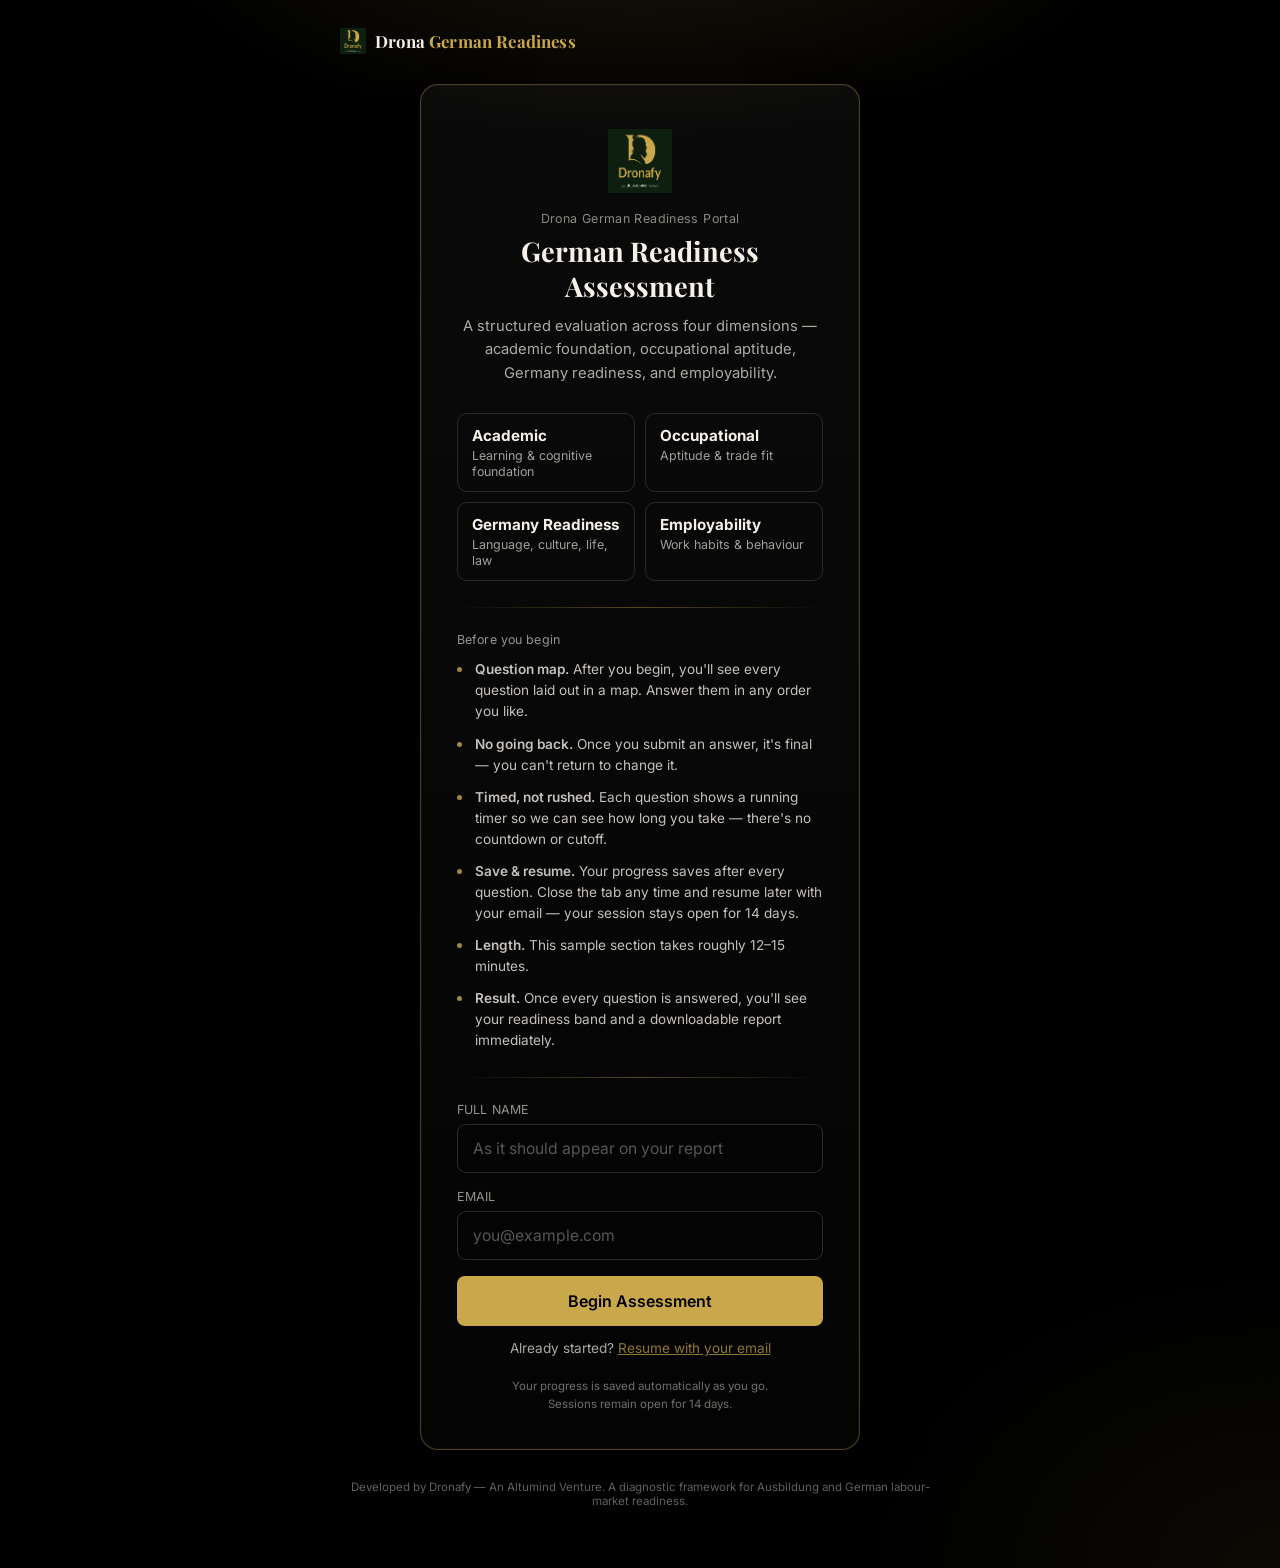
==== index.html @ 036dbe8a "Remove dimension gauges and time analytics; redesign report as certificate-style document" ====
<!DOCTYPE html>
<html lang="en">
<head>
<meta charset="UTF-8">
<meta name="viewport" content="width=device-width, initial-scale=1.0">
<title>Drona German Readiness Assessment</title>
<link rel="preconnect" href="https://fonts.googleapis.com">
<link href="https://fonts.googleapis.com/css2?family=Playfair+Display:wght@600;700&family=Inter:wght@400;500;600;700&display=swap" rel="stylesheet">
<style>
  :root{
    --green:#0A0A0A;
    --green-deep:#000000;
    --cream:#F5F0E8;
    --gold:#C9A84C;
    --gold-soft: rgba(201,168,76,0.18);
    --line: rgba(245,240,232,0.14);
    --danger:#C4674A;
    --ok:#6FA37A;
  }
  *{box-sizing:border-box;}
  html,body{margin:0;padding:0;}
  body{
    background: var(--green);
    color: var(--cream);
    font-family: 'Inter', sans-serif;
    min-height:100vh;
    -webkit-font-smoothing:antialiased;
  }
  h1,h2,h3, .display{
    font-family:'Playfair Display', serif;
    font-weight:700;
    margin:0;
  }
  .wrap{
    max-width: 640px;
    margin: 0 auto;
    padding: 28px 20px 60px;
    min-height:100vh;
    display:flex;
    flex-direction:column;
  }
  a{color:inherit;}

  /* ---------- Top bar ---------- */
  .topbar{
    display:flex; align-items:center; justify-content:space-between;
    margin-bottom: 30px;
  }
  .brand{
    font-family:'Playfair Display', serif;
    font-weight:700;
    font-size: 1.05rem;
    letter-spacing: 0.01em;
    display:flex;
    align-items:center;
    gap:9px;
  }
  .brand .gold{ color: var(--gold); }
  .topbar-logo{ width: 26px; height:26px; object-fit:contain; }
  .expiry-pill{
    font-size: 0.72rem;
    color: var(--cream);
    opacity: 0.65;
    border: 1px solid var(--line);
    padding: 4px 10px;
    border-radius: 20px;
  }
  .expiry-pill.warn{ color: var(--danger); border-color: rgba(196,103,74,0.5); opacity:1; }

  /* ---------- Screens ---------- */
  .screen{ display:none; flex:1; flex-direction:column; }
  .screen.active{ display:flex; }

  /* Login / Landing — classy dark portal */
  body.on-landing{
    background:
      radial-gradient(ellipse 900px 500px at 50% -10%, rgba(201,168,76,0.16), transparent 60%),
      radial-gradient(ellipse 700px 500px at 100% 100%, rgba(201,168,76,0.06), transparent 60%),
      var(--green-deep);
  }
  #screen-landing{ justify-content:center; align-items:center; text-align:center; flex:1; }
  .login-card{
    width:100%; max-width: 440px;
    border: 1px solid rgba(201,168,76,0.35);
    border-radius: 18px;
    padding: 44px 36px 36px;
    background: linear-gradient(180deg, rgba(245,240,232,0.045), rgba(245,240,232,0.015));
    box-shadow: 0 30px 60px -25px rgba(0,0,0,0.6), 0 0 0 1px rgba(245,240,232,0.03) inset;
    text-align:left;
  }
  .login-mark-logo{ display:block; width: 64px; height:64px; object-fit:contain; margin: 0 auto 18px; }
  .login-eyebrow{ text-align:center; font-size:0.78rem; opacity:0.55; margin-bottom: 8px; letter-spacing: 0.03em; }
  #screen-landing h1{ font-size: 1.7rem; line-height:1.3; margin-bottom: 10px; text-align:center; }
  #screen-landing p.lede{ font-size:0.92rem; line-height:1.6; opacity:0.7; text-align:center; margin: 0 auto 28px; max-width: 40ch; }
  .divider{ height:1px; background: linear-gradient(90deg, transparent, rgba(201,168,76,0.4), transparent); margin: 26px 0 24px; }
  .dim-list{ display:grid; grid-template-columns: 1fr 1fr; gap:10px; margin-bottom: 8px; }
  .dim-chip{ border:1px solid var(--line); border-radius:10px; padding: 12px 14px; font-size:0.85rem; }
  .dim-chip b{ display:block; font-size:0.95rem; margin-bottom:2px; }
  .dim-chip span{ opacity:0.65; font-size:0.78rem; }

  .field-group{ margin-bottom: 16px; }
  label.field-label{ display:block; font-size:0.78rem; opacity:0.6; margin-bottom:7px; letter-spacing:0.01em; }
  input[type=text], input[type=email]{
    width:100%; background: rgba(0,0,0,0.2); border: 1px solid rgba(245,240,232,0.16);
    border-radius: 9px; color: var(--cream); padding: 14px 15px; font-size: 0.98rem; font-family:'Inter',sans-serif;
  }
  input::placeholder{ color: rgba(245,240,232,0.35); }
  input:focus{ outline:none; border-color: var(--gold); box-shadow: 0 0 0 3px rgba(201,168,76,0.15); }
  .login-foot-note{ text-align:center; font-size:0.72rem; opacity:0.45; margin-top:22px; line-height:1.5; }

  .instructions-block{ margin-bottom: 4px; }
  .instructions-title{ font-size:0.78rem; opacity:0.6; margin-bottom: 12px; letter-spacing:0.01em; }
  .instructions-list{ list-style:none; margin:0; padding:0; display:flex; flex-direction:column; gap:11px; }
  .instructions-list li{ font-size: 0.85rem; line-height: 1.55; opacity: 0.8; padding-left: 18px; position:relative; }
  .instructions-list li::before{ content:""; position:absolute; left:0; top:8px; width:5px; height:5px; border-radius:50%; background: var(--gold); }
  .instructions-list li b{ color: var(--cream); opacity:1; font-weight:600; }

  .btn{
    display:inline-flex; align-items:center; justify-content:center;
    background: var(--gold); color: var(--green-deep); border:none; border-radius: 8px;
    padding: 15px 22px; font-family:'Inter',sans-serif; font-weight:600; font-size:1rem;
    cursor:pointer; width:100%; transition: transform 0.15s ease, background 0.15s ease;
  }
  .btn:hover{ background:#DDB95C; }
  .btn:active{ transform: scale(0.98); }
  .btn.ghost{ background: transparent; color: var(--cream); border: 1px solid var(--line); }
  .btn.ghost:hover{ background: rgba(245,240,232,0.06); }
  .btn:disabled{ opacity:0.4; cursor:not-allowed; }

  .link-row{ text-align:center; margin-top:14px; font-size:0.85rem; opacity:0.7; }
  .link-row button.linklike{
    background:none; border:none; color: var(--gold); font-size:0.85rem;
    cursor:pointer; text-decoration: underline; padding:0; font-family:'Inter',sans-serif;
  }

  /* ---------- Grid Hub (question map) ---------- */
  #screen-hub{ justify-content:flex-start; }
  .hub-head{ margin-bottom: 22px; }
  .hub-head h2{ font-size: 1.4rem; margin-bottom: 6px; }
  .hub-head p{ font-size:0.85rem; opacity:0.65; margin:0; }
  .hub-progress-shell{ height:6px; background: rgba(245,240,232,0.1); border-radius:4px; overflow:hidden; margin: 14px 0 6px; }
  .hub-progress-fill{ height:100%; background: var(--gold); transition: width 0.4s ease; }
  .hub-progress-label{ font-size:0.75rem; opacity:0.55; margin-bottom:24px; }

  .hub-dim-block{ margin-bottom: 26px; }
  .hub-dim-head{ display:flex; justify-content:space-between; align-items:baseline; margin-bottom:4px; }
  .hub-dim-head b{ font-size:0.98rem; }
  .hub-dim-head span{ font-size:0.78rem; opacity:0.55; }
  .hub-dim-desc{ font-size:0.78rem; opacity:0.55; margin-bottom:12px; line-height:1.5; }
  .hub-cell-grid{ display:grid; grid-template-columns: repeat(auto-fill, minmax(42px, 1fr)); gap: 8px; }
  .hub-cell{
    aspect-ratio: 1;
    border-radius: 8px;
    border: 1px solid var(--line);
    display:flex; align-items:center; justify-content:center;
    font-size:0.8rem; font-weight:600;
    cursor:pointer;
    background: rgba(245,240,232,0.04);
    transition: border-color 0.15s ease, transform 0.1s ease;
  }
  .hub-cell:hover{ border-color: var(--gold); transform: translateY(-1px); }
  .hub-cell.done{
    background: rgba(201,168,76,0.18); border-color: var(--gold); color: var(--gold);
    cursor: default;
  }
  .hub-cell.done:hover{ transform:none; }

  .hub-legend{ display:flex; gap:18px; font-size:0.72rem; opacity:0.6; margin: 8px 0 28px; flex-wrap:wrap; }
  .hub-legend .dot{ display:inline-block; width:8px; height:8px; border-radius:2px; margin-right:5px; vertical-align:middle; }
  .hub-legend .dot.done{ background: var(--gold); }
  .hub-legend .dot.upcoming{ background:transparent; border:1px solid var(--line); }

  .hub-cta-note{ font-size:0.82rem; opacity:0.6; text-align:center; margin-bottom:12px; }

  /* ---------- Question screen ---------- */
  #screen-question{ justify-content:flex-start; padding-top: 6px;}
  .q-meta-row{ display:flex; align-items:center; justify-content:space-between; margin-bottom: 10px; }
  .q-meta{ font-size:0.78rem; opacity:0.55; }
  .q-timer{
    display:flex; align-items:center; gap:7px; font-family:'Playfair Display', serif; font-size: 0.95rem;
    color: var(--gold); background: rgba(201,168,76,0.08); border: 1px solid rgba(201,168,76,0.3);
    padding: 4px 11px 4px 9px; border-radius: 20px; font-variant-numeric: tabular-nums;
  }
  .timer-dot{ width:6px; height:6px; border-radius:50%; background: var(--gold); animation: pulse 1.6s ease-in-out infinite; }
  @keyframes pulse{ 0%,100%{ opacity:1; } 50%{ opacity:0.35; } }

  .back-to-hub{
    background:none; border:none; color: var(--cream); opacity:0.55; font-size:0.78rem;
    cursor:pointer; padding:0; margin-bottom:14px; text-align:left; font-family:'Inter',sans-serif;
    text-decoration:underline;
  }

  .q-stimulus{
    background: rgba(245,240,232,0.05); border-left: 3px solid var(--gold); padding: 14px 16px;
    border-radius: 6px; font-size:0.92rem; line-height:1.55; margin-bottom: 20px; opacity: 0.92;
  }
  .q-prompt{ font-size: 1.2rem; line-height:1.45; margin-bottom: 22px; font-weight:500; }
  .options{ display:flex; flex-direction:column; gap:10px; margin-bottom: 20px;}
  .option{
    text-align:left; background: rgba(245,240,232,0.04); border: 1px solid var(--line); border-radius: 10px;
    padding: 14px 16px; font-size: 0.98rem; color: var(--cream); cursor:pointer; font-family:'Inter',sans-serif;
    line-height:1.4; transition: border-color 0.15s ease, background 0.15s ease;
  }
  .option:hover{ border-color: var(--gold); background: rgba(201,168,76,0.08); }
  .option.picked{ border-color: var(--gold); background: rgba(201,168,76,0.06); }
  .option.selected{ border-color: var(--gold); background: var(--gold-soft); }
  .option.selected.locked{ pointer-events:none; }
  .option .opt-letter{ display:inline-block; width: 20px; opacity:0.5; font-size:0.85rem; }

  .likert-row{ display:flex; gap:8px; margin-bottom:20px; }
  .likert-opt{
    flex:1; text-align:center; padding: 14px 4px 10px; border: 1px solid var(--line); border-radius: 10px;
    cursor:pointer; font-size: 0.72rem; line-height:1.3; background: rgba(245,240,232,0.04);
  }
  .likert-opt .num{ display:block; font-family:'Playfair Display', serif; font-size:1.3rem; margin-bottom:4px; }
  .likert-opt:hover{ border-color: var(--gold); }
  .likert-opt.picked{ border-color: var(--gold); background: rgba(201,168,76,0.06); }
  .likert-opt.selected{ border-color: var(--gold); background: var(--gold-soft); }

  #submitAnswerBtn{ margin-bottom: 10px; }
  #submitAnswerBtn:disabled{ opacity:0.35; }
  .locked-note{ font-size:0.75rem; opacity:0.5; text-align:center; margin-top: 6px; }

  .banner{
    border:1px solid var(--gold); background: var(--gold-soft); border-radius: 10px;
    padding: 14px 16px; font-size: 0.85rem; margin-bottom: 20px; line-height:1.5;
  }

  /* ---------- Results ---------- */
  #screen-results{ justify-content:flex-start; }
  .band-card{
    text-align:center; padding: 34px 20px 30px; border: 1px solid var(--gold); border-radius: 14px;
    background: linear-gradient(180deg, rgba(201,168,76,0.12), rgba(201,168,76,0.02)); margin-bottom: 26px;
  }
  .band-name{ font-family:'Playfair Display', serif; font-weight:700; font-size: 1.9rem; color: var(--gold); margin-bottom: 6px; }
  .band-score{ font-size:0.95rem; opacity:0.75; }
  .flag-note{
    margin-top:14px; font-size:0.8rem; color: var(--danger); background: rgba(196,103,74,0.12);
    border: 1px solid rgba(196,103,74,0.4); border-radius: 8px; padding: 10px 12px; text-align:left; line-height:1.5;
  }

  .heatmap{ margin-bottom: 8px; }
  .heat-row{ margin-bottom: 16px; }
  .heat-row-label{ display:flex; justify-content:space-between; font-size:0.85rem; opacity:0.8; margin-bottom:7px; }
  .heat-row-label b{ font-weight:600; }
  .heat-row-pct{ font-family:'Playfair Display', serif; color: var(--gold); font-weight:700; }
  .heat-row-cells{ display:flex; gap:4px; }
  .heat-cell{ flex:1; min-width:8px; height:26px; border-radius:5px; cursor:pointer; transition: transform 0.15s ease, outline 0.15s ease; }
  .heat-cell:hover{ transform: scaleY(1.18); outline: 2px solid rgba(245,240,232,0.4); }
  .heat-hint{ font-size:0.7rem; opacity:0.45; margin: 6px 0 14px; text-align:center; }
  .heat-legend{ display:flex; align-items:center; gap:10px; font-size:0.7rem; opacity:0.55; margin-top:14px; margin-bottom:24px; }
  .heat-legend-bar{ flex:1; max-width:140px; height:6px; border-radius:4px; background: linear-gradient(90deg, hsl(6,60%,38%), hsl(45,65%,58%)); }

  .dcard-grid{ display:grid; grid-template-columns: 1fr 1fr; gap:12px; margin-bottom: 26px; }
  .dcard{
    border:1px solid var(--line); border-radius:14px; padding:18px 10px 14px;
    text-align:center; background: rgba(245,240,232,0.03);
  }
  .dcard-name{ font-size:0.8rem; margin-top:8px; font-weight:600; line-height:1.3; }
  .dcard-frac{ font-size:0.72rem; opacity:0.55; margin-top:3px; }

  .stat-row{ display:flex; gap:10px; margin-bottom: 26px; }
  .stat-tile{
    flex:1; text-align:center; border:1px solid var(--line); border-radius:12px;
    padding: 15px 6px; background: rgba(245,240,232,0.03);
  }
  .stat-value{ font-family:'Playfair Display', serif; font-size:1.25rem; color: var(--gold); font-weight:700; }
  .stat-label{ font-size:0.66rem; opacity:0.55; margin-top:5px; line-height:1.3; }

  .dim-bars{ margin-bottom: 30px; }
  .dim-bar-row{ margin-bottom: 16px; }
  .dim-bar-label{ display:flex; justify-content:space-between; font-size:0.85rem; margin-bottom:6px; }
  .dim-bar-label b{ font-weight:600; }
  .dim-bar-shell{ height:8px; background: rgba(245,240,232,0.08); border-radius:4px; overflow:hidden; }
  .dim-bar-fill{ height:100%; background: var(--gold); border-radius:4px; }
  .dim-bar-fill.low{ background: var(--danger); }
  .dim-narrative{ font-size:0.78rem; opacity:0.65; margin-top:6px; line-height:1.5; }

  .clusters{ margin-bottom:30px; }
  .cluster-row{
    display:flex; justify-content:space-between; align-items:center; padding: 12px 14px;
    border: 1px solid var(--line); border-radius: 10px; margin-bottom: 8px; font-size:0.9rem;
  }
  .cluster-fit{ color: var(--gold); font-weight:600; font-family:'Playfair Display', serif; }

  .section-title{ font-size:0.78rem; opacity:0.55; margin-bottom: 12px; letter-spacing: 0.01em; }

  footer.foot{ text-align:center; font-size:0.72rem; opacity:0.4; margin-top: 30px; }

  /* ---------- Modal (item detail drill-down) ---------- */
  .modal-overlay{
    display:none; position:fixed; inset:0; background: rgba(0,0,0,0.82); backdrop-filter: blur(3px);
    z-index: 50; align-items:flex-start; justify-content:center; padding: 40px 16px; overflow-y:auto;
  }
  .modal-overlay.active{ display:flex; }
  .modal-panel{
    width:100%; max-width: 460px; background: var(--green); border: 1px solid rgba(201,168,76,0.35);
    border-radius: 16px; padding: 26px 24px 24px; box-shadow: 0 30px 60px -20px rgba(0,0,0,0.6);
  }
  .modal-head{ display:flex; justify-content:space-between; align-items:flex-start; margin-bottom:14px; gap:10px; }
  .modal-title{ font-family:'Playfair Display', serif; font-weight:700; font-size:1.1rem; }
  .modal-close{ background:none; border:none; color: var(--cream); opacity:0.6; font-size:1rem; cursor:pointer; padding:4px; flex-shrink:0; }
  .modal-close:hover{ opacity:1; }
  .detail-meta{ font-size:0.75rem; opacity:0.55; margin-bottom:14px; }
  .detail-prompt{ font-size:0.95rem; line-height:1.5; margin-bottom:16px; }
  .detail-row{
    display:flex; justify-content:space-between; padding:9px 0; border-top:1px solid var(--line); font-size:0.85rem;
  }
  .detail-row b{ font-weight:600; }
  .detail-answer-box{
    background: rgba(245,240,232,0.05); border-radius:8px; padding:12px 14px; margin: 4px 0 4px; font-size:0.88rem; line-height:1.5;
  }
  .detail-answer-box.correct{ border-left:3px solid var(--ok); }
  .detail-answer-box.incorrect{ border-left:3px solid var(--danger); }

  @media (prefers-reduced-motion: reduce){ *{ transition:none !important; } }
</style>
</head>
<body>

<div class="wrap">
  <div class="topbar">
    <div class="brand"><img src="" id="topbarLogo" class="topbar-logo" alt="Dronafy"> <span class="brand-text">Drona <span class="gold">German Readiness</span></span></div>
    <div class="expiry-pill" id="expiryPill" style="display:none;"></div>
  </div>

  <!-- LANDING / LOGIN -->
  <div class="screen active" id="screen-landing">
    <div class="login-card">
      <img src="" class="login-mark-logo" id="loginLogo1" alt="Dronafy">
      <div class="login-eyebrow">Drona German Readiness Portal</div>
      <h1>German Readiness Assessment</h1>
      <p class="lede">A structured evaluation across four dimensions — academic foundation, occupational aptitude, Germany readiness, and employability.</p>

      <div class="dim-list">
        <div class="dim-chip"><b>Academic</b><span>Learning &amp; cognitive foundation</span></div>
        <div class="dim-chip"><b>Occupational</b><span>Aptitude &amp; trade fit</span></div>
        <div class="dim-chip"><b>Germany Readiness</b><span>Language, culture, life, law</span></div>
        <div class="dim-chip"><b>Employability</b><span>Work habits &amp; behaviour</span></div>
      </div>

      <div class="divider"></div>

      <div class="instructions-block">
        <div class="instructions-title">Before you begin</div>
        <ul class="instructions-list">
          <li><b>Question map.</b> After you begin, you'll see every question laid out in a map. Answer them in any order you like.</li>
          <li><b>No going back.</b> Once you submit an answer, it's final — you can't return to change it.</li>
          <li><b>Timed, not rushed.</b> Each question shows a running timer so we can see how long you take — there's no countdown or cutoff.</li>
          <li><b>Save &amp; resume.</b> Your progress saves after every question. Close the tab any time and resume later with your email — your session stays open for 14 days.</li>
          <li><b>Length.</b> This sample section takes roughly 12–15 minutes.</li>
          <li><b>Result.</b> Once every question is answered, you'll see your readiness band and a downloadable report immediately.</li>
        </ul>
      </div>

      <div class="divider"></div>

      <div class="field-group">
        <label class="field-label" for="nameInput">FULL NAME</label>
        <input type="text" id="nameInput" placeholder="As it should appear on your report" autocomplete="name">
      </div>
      <div class="field-group">
        <label class="field-label" for="emailInput">EMAIL</label>
        <input type="email" id="emailInput" placeholder="you@example.com" autocomplete="email">
      </div>

      <button class="btn" id="startBtn">Begin Assessment</button>
      <div class="link-row">Already started? <button class="linklike" id="resumeLink">Resume with your email</button></div>
      <div class="login-foot-note">Your progress is saved automatically as you go.<br>Sessions remain open for 14 days.</div>
    </div>
  </div>

  <!-- RESUME ENTRY -->
  <div class="screen" id="screen-resume">
    <div class="login-card">
      <img src="" class="login-mark-logo" id="loginLogo2" alt="Dronafy">
      <div class="login-eyebrow">Drona German Readiness Portal</div>
      <h1 style="font-size:1.4rem;">Resume your assessment</h1>
      <p class="lede">Enter the email you used when you started. If your session is still active, we'll take you back to your question map.</p>
      <div class="field-group">
        <label class="field-label" for="resumeEmailInput">EMAIL</label>
        <input type="email" id="resumeEmailInput" placeholder="you@example.com">
      </div>
      <button class="btn" id="resumeSubmitBtn">Find my session</button>
      <div class="link-row"><button class="linklike" id="backToLandingBtn">Back</button></div>
      <div id="resumeError" style="color:var(--danger); font-size:0.85rem; margin-top:14px; display:none;"></div>
    </div>
  </div>

  <!-- GRID HUB (question map) -->
  <div class="screen" id="screen-hub">
    <div class="hub-head">
      <h2>Your Question Map</h2>
      <p>Click any question to answer it. Answered questions are locked and shown in gold.</p>
      <div class="hub-progress-shell"><div class="hub-progress-fill" id="hubProgressFill" style="width:0%;"></div></div>
      <div class="hub-progress-label" id="hubProgressLabel">0 of 26 answered</div>
    </div>
    <div id="hubGrid"></div>
    <div class="hub-legend">
      <span><i class="dot done"></i> Answered</span>
      <span><i class="dot upcoming"></i> Not yet answered</span>
    </div>
    <div class="hub-cta-note" id="hubCtaNote">Answer every question to unlock your result.</div>
    <button class="btn" id="viewResultsBtn" disabled>View My Results</button>
  </div>

  <!-- QUESTION -->
  <div class="screen" id="screen-question">
    <button class="back-to-hub" id="backToHubBtn">← Back to question map</button>
    <div class="q-meta-row">
      <div class="q-meta" id="qMeta">Academic Readiness — Learning Ability</div>
      <div class="q-timer" id="qTimer"><span class="timer-dot"></span>00:00</div>
    </div>
    <div class="q-stimulus" id="qStimulus" style="display:none;"></div>
    <div class="q-prompt" id="qPrompt"></div>
    <div class="options" id="qOptions"></div>
    <div class="likert-row" id="qLikert" style="display:none;"></div>
    <button class="btn" id="submitAnswerBtn" disabled>Submit Answer</button>
    <div class="locked-note">Once submitted, an answer is final — there's no going back.</div>
  </div>

  <!-- RESULTS -->
  <div class="screen" id="screen-results">
    <div class="section-title">Your result</div>
    <div class="band-card">
      <div class="band-name" id="bandName">Ready with Support</div>
      <div class="band-score" id="bandScore">73 / 100</div>
      <div class="flag-note" id="flagNote" style="display:none;"></div>
    </div>

    <div class="section-title">By dimension — click any cell for detail</div>
    <div class="radar-wrap" id="heatmapWrap"></div>
    <div class="heat-hint">Tap or click a colored cell to see that question's detail</div>

    <div class="section-title">Trade clusters that fit your profile</div>
    <div class="clusters" id="clusterList"></div>

    <button class="btn" id="downloadReportBtn">Download Full Report</button>
    <button class="btn ghost" id="restartBtn" style="margin-top:10px;">Start a new assessment</button>
  </div>

  <footer class="foot">Developed by Dronafy — An Altumind Venture. A diagnostic framework for Ausbildung and German labour-market readiness.</footer>
</div>

<!-- ITEM DETAIL MODAL (heatmap drill-down) -->
<div class="modal-overlay" id="detailModal">
  <div class="modal-panel">
    <div class="modal-head">
      <div>
        <div class="modal-title" id="detailTitle">Question detail</div>
        <div class="detail-meta" id="detailMeta">Academic Readiness — Learning Ability</div>
      </div>
      <button class="modal-close" id="detailCloseBtn">✕</button>
    </div>
    <div class="detail-prompt" id="detailPrompt"></div>
    <div id="detailAnswerBox"></div>
    <div class="detail-row"><span>Score</span><b id="detailScore">—</b></div>
    <div class="detail-row"><span>Time spent</span><b id="detailTime">—</b></div>
  </div>
</div>

<script>
/* =========================================================
   Drona German Readiness Assessment — Representative Build
   Navigation model: grid hub. Every question is reachable
   from the question map in any order; once submitted, an
   answer is locked. Persistence: localStorage (demo). The
   production build syncs each answer to Apps Script/Sheets
   via GET for true cross-device resume.
   ========================================================= */

const EXPIRY_DAYS = 14;

const LOGO_DATA_URI = "[data-uri]";

const DIMENSIONS = [
  {
    id: "academic",
    name: "Academic Readiness",
    desc: "A few questions on how you learn, understand new ideas, and study.",
    estimate: "About 4 minutes",
    maxScore: 20,
    items: [
      {
        id: "ac1", sub: "Learning Ability", type: "mcq", weight: 2,
        stimulus: "In German workplaces, the 'Meister' system means a senior craftsperson supervises apprentices and signs off on completed work before it is considered finished. An apprentice cannot mark their own work as complete.",
        prompt: "An apprentice finishes wiring a panel and believes it's correct. What should they do next?",
        options: [
          "Move on to the next task",
          "Ask the Meister to inspect and sign off",
          "Ask a fellow apprentice to check it",
          "Mark it complete and note it in the logbook"
        ],
        correct: 1
      },
      {
        id: "ac2", sub: "Learning Ability", type: "mcq", weight: 2,
        prompt: "A trainee nurse completes a wound dressing. Using the same 'sign-off' principle from before, what should happen before it's considered done?",
        options: [
          "The nurse documents it herself",
          "A supervising Pflegefachkraft reviews it",
          "The patient confirms it",
          "Nothing further is needed"
        ],
        correct: 1
      },
      {
        id: "ac3", sub: "Cognitive Ability", type: "mcq", weight: 2,
        prompt: "A training allowance is €950 a month. Rent takes 28% of it. How much remains after rent?",
        options: ["€612", "€684", "€722", "€850"],
        correct: 1
      },
      {
        id: "ac4", sub: "Cognitive Ability", type: "mcq", weight: 2,
        prompt: "What comes next in this sequence: 2, 6, 12, 20, 30, ?",
        options: ["36", "40", "42", "44"],
        correct: 2
      },
      {
        id: "ac5", sub: "Academic Foundation", type: "mcq", weight: 2,
        prompt: "Water boils at a lower temperature at high altitude. Why?",
        options: [
          "Air is colder at altitude",
          "Air pressure is lower, so less energy is needed to boil",
          "There is less oxygen in the air",
          "Water is purer at altitude"
        ],
        correct: 1
      },
      {
        id: "ac6", sub: "Learning Discipline", type: "mcq", weight: 2,
        prompt: "You have an exam in one week and are struggling to understand one topic. What is the BEST first step?",
        options: [
          "Skip that topic and focus on what you already know",
          "Ask a teacher or peer to explain it differently",
          "Re-read the same notes repeatedly until it makes sense",
          "Wait and hope it's not heavily tested"
        ],
        correct: 1
      },
      {
        id: "ac7", sub: "Study Skills", type: "likert", weight: 2,
        prompt: "After watching a training video once, I can usually summarize its key points.",
        scale: ["Strongly disagree","Disagree","Neutral","Agree","Strongly agree"]
      }
    ]
  },
  {
    id: "occupational",
    name: "Technical & Occupational Aptitude",
    desc: "Questions on how you think about mechanical, spatial, and practical problems — and what kind of work environment fits you.",
    estimate: "About 4 minutes",
    maxScore: 20,
    items: [
      {
        id: "oc1", sub: "Mechanical Aptitude", type: "mcq", weight: 2,
        prompt: "Two connected gears: Gear A has 10 teeth and turns clockwise. Gear B has 20 teeth. Which way does Gear B turn, and how does its speed compare to Gear A?",
        options: [
          "Clockwise, faster than A",
          "Counter-clockwise, slower than A",
          "Clockwise, same speed as A",
          "Counter-clockwise, faster than A"
        ],
        correct: 1
      },
      {
        id: "oc2", sub: "Observation Aptitude", type: "mcq", weight: 2,
        prompt: "A technician checks two versions of the same wiring diagram, one from last week and one from today. Three connections are labeled differently between the two. What should the technician do first?",
        options: [
          "Assume today's version is correct and proceed",
          "Flag the discrepancy before proceeding",
          "Use whichever version is more recent without checking",
          "Ignore it since it's probably a formatting issue"
        ],
        correct: 1
      },
      {
        id: "oc3", sub: "Occupational Interest", type: "forced-choice", weight: 3,
        prompt: "Which would you rather spend a workday doing?",
        options: [
          "Fixing a mechanical fault on a factory floor",
          "Helping a patient understand their care plan"
        ]
      },
      {
        id: "oc4", sub: "Occupational Interest", type: "forced-choice", weight: 3,
        prompt: "Which would you rather spend a workday doing?",
        options: [
          "Organising schedules and paperwork in an office",
          "Working outdoors with plants or land"
        ]
      },
      {
        id: "oc5", sub: "Spatial Aptitude", type: "mcq", weight: 2,
        prompt: "A flat cross-shaped piece of paper is folded along its lines to form a closed shape. What shape does it form?",
        options: ["A pyramid", "A cube", "A cylinder", "A cone"],
        correct: 1
      }
    ]
  },
  {
    id: "germany",
    name: "Germany Readiness",
    desc: "Questions on German language, culture, daily life, and the legal and financial basics of living in Germany.",
    estimate: "About 5 minutes",
    maxScore: 35,
    items: [
      {
        id: "gr1", sub: "Workplace German", type: "mcq", weight: 3,
        prompt: "You receive this message from your employer: \"Bitte melden Sie sich krank vor 9 Uhr.\" What should you do?",
        options: [
          "Come to work by 9am regardless",
          "Call in sick before 9am",
          "Send a doctor's note by post",
          "Nothing — this is just a reminder"
        ],
        correct: 1
      },
      {
        id: "gr2", sub: "Cultural Readiness", type: "mcq", weight: 3,
        prompt: "Your German colleague tells you directly that your work has an error, without softening the message. Your first reaction is closest to:",
        options: [
          "They are being rude to me",
          "This is direct, task-focused feedback — normal here",
          "I should stop asking them for help",
          "I should report this to a supervisor"
        ],
        correct: 1
      },
      {
        id: "gr3", sub: "Workplace Readiness", type: "mcq", weight: 3,
        prompt: "If you're sick and can't come to work in Germany, what must you typically give your employer within a few days?",
        options: [
          "A verbal explanation only",
          "A doctor's certificate (Arbeitsunfähigkeitsbescheinigung)",
          "Nothing, if it's a single day",
          "A police report"
        ],
        correct: 1
      },
      {
        id: "gr4", sub: "Daily Life Readiness", type: "mcq", weight: 3,
        prompt: "What is \"Anmeldung\", and roughly when should it be done after moving to a new German address?",
        options: [
          "A gym membership; within 30 days",
          "Address registration; usually within 14 days",
          "A phone contract; within a week",
          "A bank account; within 90 days"
        ],
        correct: 1
      },
      {
        id: "gr5", sub: "Legal & Administrative", type: "mcq", weight: 3,
        prompt: "What is a Tax ID (Steuer-ID) used for?",
        options: [
          "Only for people who own a business",
          "Identifying you for tax and payroll purposes — everyone needs one",
          "Only needed if you plan to leave Germany",
          "It replaces your passport for travel"
        ],
        correct: 1
      },
      {
        id: "gr6", sub: "Financial Readiness", type: "mcq", weight: 3,
        prompt: "Your training allowance (Ausbildungsvergütung) is €950/month. A shared room in your target city averages €400/month. Roughly what % of your income goes to rent?",
        options: ["28%", "35%", "42%", "50%"],
        correct: 2
      },
      {
        id: "gr7", sub: "Financial Readiness", type: "likert", weight: 3,
        prompt: "I have a clear monthly budget plan for my first 6 months in Germany.",
        scale: ["Strongly disagree","Disagree","Neutral","Agree","Strongly agree"]
      },
      {
        id: "gr8", sub: "Psychological Readiness", type: "likert", weight: 3,
        prompt: "When I feel overwhelmed, I know at least one specific person or service I would reach out to.",
        scale: ["Strongly disagree","Disagree","Neutral","Agree","Strongly agree"]
      },
      {
        id: "gr9", sub: "Psychological Readiness", type: "likert", weight: 3, reverse: true,
        prompt: "I rarely feel anxious about big life changes.",
        scale: ["Strongly disagree","Disagree","Neutral","Agree","Strongly agree"]
      }
    ]
  },
  {
    id: "employability",
    name: "Employability Readiness",
    desc: "How you handle mistakes, teamwork, feedback, and everyday professional situations.",
    estimate: "About 4 minutes",
    maxScore: 25,
    items: [
      {
        id: "em1", sub: "Professional Behaviour", type: "mcq", weight: 3,
        prompt: "You made an error that affected a colleague's work. What do you do?",
        options: [
          "Say nothing unless asked",
          "Immediately inform them and help fix it",
          "Fix it quietly yourself before anyone notices",
          "Explain that it wasn't really your fault"
        ],
        correct: 1
      },
      {
        id: "em2", sub: "Communication", type: "mcq", weight: 3,
        prompt: "A customer is frustrated and speaking quickly. Your best first move is to:",
        options: [
          "Interrupt to correct them",
          "Let them finish, then summarize what you heard",
          "Refer them elsewhere immediately",
          "Stay silent until they stop"
        ],
        correct: 1
      },
      {
        id: "em3", sub: "Self-Management", type: "likert", weight: 3,
        prompt: "I usually plan my work for the day before I start.",
        scale: ["Strongly disagree","Disagree","Neutral","Agree","Strongly agree"]
      },
      {
        id: "em4", sub: "Learning Agility", type: "mcq", weight: 3,
        prompt: "When you receive critical feedback, your first reaction is usually to:",
        options: [
          "Feel discouraged and avoid the topic",
          "Consider it and think about how to apply it",
          "Explain why the feedback isn't quite fair",
          "Ignore it if you disagree"
        ],
        correct: 1
      },
      {
        id: "em5", sub: "Digital Employability", type: "mcq", weight: 3,
        prompt: "Which is the safest practice for a work email?",
        options: [
          "Click links from unknown senders to check them",
          "Verify the sender before clicking any link",
          "Share your password if IT asks by email",
          "Forward suspicious emails to friends"
        ],
        correct: 1
      }
    ]
  }
];

// Cluster fit sample matrix (illustrative — full build uses calibrated 13x15 matrix)
const CLUSTER_WEIGHTS = {
  "Engineering & Industrial Technology": { mechanical: 0.9, spatial: 0.6, interestFactory: 0.7 },
  "Construction & Craft Trades": { mechanical: 0.6, spatial: 0.85, interestFactory: 0.5 },
  "Business & Administration": { mechanical: 0.1, spatial: 0.2, interestFactory: 0.1 }
};

const BANDS = [
  { min: 80, name: "Ready", },
  { min: 65, name: "Ready with Support" },
  { min: 50, name: "Conditional — Targeted Preparation Needed" },
  { min: 0,  name: "Not Yet Ready" }
];

const GERMANY_FLOOR_PCT = 0.60; // 60% of the Germany Readiness dimension

// ---------- State ----------
let state = {
  name: "",
  email: "",
  startedAt: null,
  currentDim: null,
  currentItem: null,
  responses: {}, // itemId -> { raw, score, dimId, timeSpent }
  complete: false
};

const flatItems = [];
DIMENSIONS.forEach((d, di) => d.items.forEach((it, ii) => flatItems.push({ dimIndex: di, itemIndex: ii, dimId: d.id, item: it })));

// ---------- Persistence (localStorage demo layer) ----------
function storageKey(email){ return "drona_grr_session_" + email.trim().toLowerCase(); }

function saveState(){
  if(!state.email) return;
  localStorage.setItem(storageKey(state.email), JSON.stringify(state));
  // Production hook: sync this payload to Apps Script/Sheets here via GET,
  // e.g. fetch(`${SCRIPT_URL}?action=save&email=${encodeURIComponent(state.email)}&payload=${encodeURIComponent(JSON.stringify(state))}`)
}

function loadState(email){
  const raw = localStorage.getItem(storageKey(email));
  if(!raw) return null;
  try { return JSON.parse(raw); } catch(e){ return null; }
}

function daysRemaining(){
  if(!state.startedAt) return EXPIRY_DAYS;
  const elapsed = (Date.now() - state.startedAt) / (1000*60*60*24);
  return Math.max(0, Math.ceil(EXPIRY_DAYS - elapsed));
}
function isExpired(){ return daysRemaining() <= 0; }

// ---------- Navigation ----------
const screens = {};
document.querySelectorAll(".screen").forEach(s => screens[s.id] = s);
function showScreen(id){
  Object.values(screens).forEach(s => s.classList.remove("active"));
  screens[id].classList.add("active");
  document.body.classList.toggle("on-landing", id === "screen-landing" || id === "screen-resume");
  if(id !== "screen-question"){ clearInterval(timerInterval); }
}

function updateExpiryPill(){
  const pill = document.getElementById("expiryPill");
  if(!state.startedAt){ pill.style.display = "none"; return; }
  const d = daysRemaining();
  pill.style.display = "inline-block";
  pill.textContent = d <= 0 ? "Session expired" : `${d} day${d===1?'':'s'} left`;
  pill.classList.toggle("warn", d <= 3);
}

// ---------- Landing ----------
function validateEntry(){
  const name = document.getElementById("nameInput").value.trim();
  const email = document.getElementById("emailInput").value.trim();
  if(!name || !email || !email.includes("@")){
    alert("Please enter your name and a valid email to begin.");
    return null;
  }
  return { name, email };
}

document.getElementById("startBtn").addEventListener("click", () => {
  const entry = validateEntry();
  if(!entry) return;
  state.name = entry.name;
  state.email = entry.email;
  state.startedAt = Date.now();
  state.currentDim = null;
  state.currentItem = null;
  state.responses = {};
  state.complete = false;
  saveState();
  updateExpiryPill();
  renderHub();
  showScreen("screen-hub");
});

document.getElementById("resumeLink").addEventListener("click", () => showScreen("screen-resume"));
document.getElementById("backToLandingBtn").addEventListener("click", () => showScreen("screen-landing"));

document.getElementById("resumeSubmitBtn").addEventListener("click", () => {
  const email = document.getElementById("resumeEmailInput").value.trim();
  const errorEl = document.getElementById("resumeError");
  errorEl.style.display = "none";
  const saved = loadState(email);
  if(!saved){
    errorEl.textContent = "We couldn't find a session for that email. Check the spelling, or start a new assessment.";
    errorEl.style.display = "block";
    return;
  }
  state = saved;
  if(isExpired()){
    errorEl.textContent = `This session expired ${EXPIRY_DAYS} days after it started. Please start a new assessment.`;
    errorEl.style.display = "block";
    return;
  }
  updateExpiryPill();
  if(state.complete){
    renderResults();
    showScreen("screen-results");
    return;
  }
  resumeBannerPending = true;
  renderHub();
  showScreen("screen-hub");
});

// ---------- Grid Hub ----------
let resumeBannerPending = false;

function renderHub(){
  const done = Object.keys(state.responses).length;
  const total = flatItems.length;
  document.getElementById("hubProgressFill").style.width = Math.round((done/total)*100) + "%";
  document.getElementById("hubProgressLabel").textContent = `${done} of ${total} answered`;
  updateExpiryPill();

  const grid = document.getElementById("hubGrid");
  grid.innerHTML = "";

  DIMENSIONS.forEach((d, di) => {
    const dimDone = d.items.filter(it => state.responses[it.id]).length;
    const block = document.createElement("div");
    block.className = "hub-dim-block";

    const head = document.createElement("div");
    head.className = "hub-dim-head";
    head.innerHTML = `<b>${d.name}</b><span>${dimDone}/${d.items.length}</span>`;
    block.appendChild(head);

    const desc = document.createElement("div");
    desc.className = "hub-dim-desc";
    desc.textContent = d.desc;
    block.appendChild(desc);

    const cellGrid = document.createElement("div");
    cellGrid.className = "hub-cell-grid";
    d.items.forEach((it, ii) => {
      const cell = document.createElement("div");
      const isDone = !!state.responses[it.id];
      cell.className = "hub-cell" + (isDone ? " done" : "");
      cell.textContent = isDone ? "✓" : String(ii+1);
      cell.title = isDone ? "Already answered — locked" : `${d.name} — ${it.sub}`;
      if(!isDone){
        cell.addEventListener("click", () => openQuestion(di, ii));
      }
      cellGrid.appendChild(cell);
    });
    block.appendChild(cellGrid);
    grid.appendChild(block);
  });

  const allDone = done === total;
  const viewBtn = document.getElementById("viewResultsBtn");
  viewBtn.disabled = !allDone;
  document.getElementById("hubCtaNote").textContent = allDone
    ? "All questions answered — your result is ready."
    : `Answer every question to unlock your result (${total - done} remaining).`;

  if(resumeBannerPending && !allDone){
    const banner = document.createElement("div");
    banner.className = "banner";
    banner.textContent = `Welcome back, ${state.name.split(" ")[0]}. Pick up wherever you left off.`;
    document.getElementById("screen-hub").insertBefore(banner, document.getElementById("hubGrid"));
    resumeBannerPending = false;
    setTimeout(() => banner.remove(), 4500);
  }
}

document.getElementById("viewResultsBtn").addEventListener("click", () => {
  if(Object.keys(state.responses).length < flatItems.length) return;
  finishAssessment();
});

document.getElementById("backToHubBtn").addEventListener("click", () => {
  clearInterval(timerInterval);
  renderHub();
  showScreen("screen-hub");
});

// ---------- Per-question timer ----------
let questionStartedAt = null;
let timerInterval = null;

function startQuestionTimer(){
  clearInterval(timerInterval);
  questionStartedAt = Date.now();
  updateTimerDisplay();
  timerInterval = setInterval(updateTimerDisplay, 1000);
}
function stopQuestionTimer(){
  clearInterval(timerInterval);
  if(!questionStartedAt) return 0;
  return Math.round((Date.now() - questionStartedAt) / 1000);
}
function updateTimerDisplay(){
  if(!questionStartedAt) return;
  const secs = Math.floor((Date.now() - questionStartedAt) / 1000);
  const m = String(Math.floor(secs/60)).padStart(2,"0");
  const s = String(secs%60).padStart(2,"0");
  const el = document.getElementById("qTimer");
  if(el) el.innerHTML = `<span class="timer-dot"></span>${m}:${s}`;
}

// ---------- Question rendering ----------
let pendingSelection = null;

function openQuestion(dimIndex, itemIndex){
  state.currentDim = dimIndex;
  state.currentItem = itemIndex;
  renderQuestion();
}

function renderQuestion(){
  const d = DIMENSIONS[state.currentDim];
  const item = d.items[state.currentItem];

  document.getElementById("qMeta").textContent = `${d.name} — ${item.sub}`;

  const stimEl = document.getElementById("qStimulus");
  if(item.stimulus){ stimEl.style.display = "block"; stimEl.textContent = item.stimulus; }
  else { stimEl.style.display = "none"; }

  document.getElementById("qPrompt").textContent = item.prompt;

  const optWrap = document.getElementById("qOptions");
  const likertWrap = document.getElementById("qLikert");
  optWrap.innerHTML = "";
  likertWrap.innerHTML = "";

  pendingSelection = null;
  const submitBtn = document.getElementById("submitAnswerBtn");
  submitBtn.disabled = true;

  function selectOption(idx, el, container){
    Array.from(container.children).forEach(c => c.classList.remove("picked"));
    el.classList.add("picked");
    pendingSelection = idx;
    submitBtn.disabled = false;
  }

  if(item.type === "mcq" || item.type === "forced-choice"){
    likertWrap.style.display = "none";
    optWrap.style.display = "flex";
    const letters = ["A","B","C","D"];
    item.options.forEach((opt, idx) => {
      const btn = document.createElement("button");
      btn.className = "option";
      btn.innerHTML = `<span class="opt-letter">${letters[idx]}</span>${opt}`;
      btn.addEventListener("click", () => selectOption(idx, btn, optWrap));
      optWrap.appendChild(btn);
    });
  } else if(item.type === "likert"){
    optWrap.style.display = "none";
    likertWrap.style.display = "flex";
    item.scale.forEach((label, idx) => {
      const div = document.createElement("div");
      div.className = "likert-opt";
      div.innerHTML = `<span class="num">${idx+1}</span>${label}`;
      div.addEventListener("click", () => selectOption(idx, div, likertWrap));
      likertWrap.appendChild(div);
    });
  }

  showScreen("screen-question");
  startQuestionTimer();
}

document.getElementById("submitAnswerBtn").addEventListener("click", () => {
  if(pendingSelection === null) return;
  const d = DIMENSIONS[state.currentDim];
  const item = d.items[state.currentItem];
  const container = (item.type === "likert") ? document.getElementById("qLikert") : document.getElementById("qOptions");

  Array.from(container.children).forEach((c, idx) => {
    c.style.pointerEvents = "none";
    if(idx === pendingSelection) c.classList.add("selected", "locked");
  });
  document.getElementById("submitAnswerBtn").disabled = true;

  const timeSpent = stopQuestionTimer();

  let score = 0;
  if(item.type === "mcq"){
    score = (pendingSelection === item.correct) ? item.weight : 0;
  } else if(item.type === "likert"){
    let v = pendingSelection;
    if(item.reverse) v = 4 - v;
    score = (v/4) * item.weight;
  } else if(item.type === "forced-choice"){
    score = item.weight;
  }

  state.responses[item.id] = { raw: pendingSelection, score: score, dimId: d.id, timeSpent: timeSpent };
  saveState();

  setTimeout(() => {
    const done = Object.keys(state.responses).length;
    if(done >= flatItems.length){
      finishAssessment();
    } else {
      renderHub();
      showScreen("screen-hub");
    }
  }, 420);
});

// ---------- Scoring & Results ----------
function computeDimensionScores(){
  const out = {};
  DIMENSIONS.forEach(d => {
    let earned = 0, possible = 0;
    d.items.forEach(it => {
      possible += it.weight;
      const r = state.responses[it.id];
      if(r) earned += r.score;
    });
    const scaled = possible > 0 ? (earned/possible) * d.maxScore : 0;
    out[d.id] = { earned: scaled, max: d.maxScore, pct: possible>0 ? earned/possible : 0 };
  });
  return out;
}

function heatColor(pct){
  const p = Math.max(0, Math.min(1, pct));
  const hue = 6 + (45-6)*p;
  const light = 34 + 22*p;
  return `hsl(${hue.toFixed(0)}, 60%, ${light.toFixed(0)}%)`;
}

function qualLabel(pct){
  if(pct >= 80) return { label: "Strong", color: "#C9A84C" };
  if(pct >= 60) return { label: "Solid", color: "#C9A84C" };
  if(pct >= 40) return { label: "Developing", color: "#D98A4A" };
  return { label: "Needs Attention", color: "#C4674A" };
}

function buildDimensionCardsHTML(dimScores){
  const R = 32, C = 2 * Math.PI * R;
  const cards = DIMENSIONS.map(d => {
    const s = dimScores[d.id];
    const pct = Math.round((s.earned/s.max)*100);
    const q = qualLabel(pct);
    const dash = (pct/100) * C;
    return `<div class="dcard">
      <svg viewBox="0 0 76 76" width="76" height="76">
        <circle cx="38" cy="38" r="${R}" fill="none" stroke="rgba(245,240,232,0.1)" stroke-width="7"/>
        <circle cx="38" cy="38" r="${R}" fill="none" stroke="${q.color}" stroke-width="7" stroke-linecap="round"
          stroke-dasharray="${dash.toFixed(1)} ${C.toFixed(1)}" transform="rotate(-90 38 38)"/>
        <text x="38" y="35" text-anchor="middle" font-family="Georgia, serif" font-size="17" font-weight="700" fill="#F5F0E8">${pct}%</text>
        <text x="38" y="48" text-anchor="middle" font-family="Arial, sans-serif" font-size="7.5" fill="${q.color}">${q.label}</text>
      </svg>
      <div class="dcard-name">${d.name}</div>
      <div class="dcard-frac">${Math.round(s.earned)} / ${s.max}</div>
    </div>`;
  }).join("");
  return `<div class="dcard-grid">${cards}</div>`;
}

function computeTimeStats(){
  const entries = Object.entries(state.responses).map(([id, r]) => {
    const flat = flatItems.find(f => f.item.id === id);
    return { id, r, item: flat.item, dimId: flat.dimId, dimIndex: flat.dimIndex };
  });
  const totalTime = entries.reduce((a,e) => a + (e.r.timeSpent||0), 0);
  const avg = entries.length ? totalTime/entries.length : 0;

  const mcqs = entries.filter(e => e.item.type === "mcq");
  const correctCount = mcqs.filter(e => e.r.raw === e.item.correct).length;
  const accuracy = mcqs.length ? Math.round((correctCount/mcqs.length)*100) : null;

  const sorted = [...entries].sort((a,b) => (a.r.timeSpent||0) - (b.r.timeSpent||0));
  const fastest = sorted[0];
  const slowest = sorted[sorted.length-1];

  const timeByDim = {};
  DIMENSIONS.forEach(d => timeByDim[d.id] = 0);
  entries.forEach(e => timeByDim[e.dimId] += (e.r.timeSpent||0));

  let full = 0, partial = 0, none = 0;
  entries.forEach(e => {
    const pct = e.r.score / e.item.weight;
    if(pct >= 0.99) full++; else if(pct <= 0.01) none++; else partial++;
  });

  return { totalTime, avg, accuracy, mcqCount: mcqs.length, correctCount, fastest, slowest, timeByDim, full, partial, none, count: entries.length };
}

function buildQuickStatsHTML(stats){
  const totalMin = Math.floor(stats.totalTime/60), totalSec = stats.totalTime%60;
  const avgSec = Math.round(stats.avg);
  const accStr = stats.accuracy !== null ? stats.accuracy + "%" : "—";
  return `<div class="stat-row">
    <div class="stat-tile"><div class="stat-value">${totalMin}m ${totalSec}s</div><div class="stat-label">Total time</div></div>
    <div class="stat-tile"><div class="stat-value">${avgSec}s</div><div class="stat-label">Avg / question</div></div>
    <div class="stat-tile"><div class="stat-value">${accStr}</div><div class="stat-label">Objective accuracy</div></div>
  </div>`;
}

function buildHeatmapHTML(dimScores, interactive){
  const rows = DIMENSIONS.map((d, di) => {
    const cells = d.items.map((it, ii) => {
      const r = state.responses[it.id];
      const pct = r ? Math.max(0, Math.min(1, r.score/it.weight)) : 0;
      const color = heatColor(pct);
      const pctLabel = Math.round(pct*100);
      const clickAttr = interactive ? ` onclick="openItemDetail(${di},${ii})"` : "";
      return `<div class="heat-cell" title="${it.sub} — ${pctLabel}%" style="background:${color};"${clickAttr}></div>`;
    }).join("");
    const dimPct = Math.round((dimScores[d.id].earned/dimScores[d.id].max)*100);
    return `<div class="heat-row">
      <div class="heat-row-label"><b>${d.name}</b><span class="heat-row-pct">${dimPct}%</span></div>
      <div class="heat-row-cells">${cells}</div>
    </div>`;
  }).join("");

  return `<div class="heatmap">
    ${rows}
    <div class="heat-legend"><span>Needs attention</span><div class="heat-legend-bar"></div><span>Strong</span></div>
  </div>`;
}

// ---------- Heatmap drill-down ----------
function openItemDetail(dimIndex, itemIndex){
  const d = DIMENSIONS[dimIndex];
  const item = d.items[itemIndex];
  const r = state.responses[item.id];
  if(!r) return;

  document.getElementById("detailTitle").textContent = item.sub;
  document.getElementById("detailMeta").textContent = `${d.name} — Question ${itemIndex+1} of ${d.items.length}`;
  document.getElementById("detailPrompt").textContent = item.prompt;

  const box = document.getElementById("detailAnswerBox");
  let boxHTML = "";
  if(item.type === "mcq"){
    const isCorrect = r.raw === item.correct;
    boxHTML = `<div class="detail-answer-box ${isCorrect ? 'correct' : 'incorrect'}">
      <b>Candidate's answer:</b> ${item.options[r.raw]}<br>
      <b>Correct answer:</b> ${item.options[item.correct]}<br>
      <span style="opacity:0.7;">${isCorrect ? '✓ Correct' : '✗ Incorrect'}</span>
    </div>`;
  } else if(item.type === "likert"){
    boxHTML = `<div class="detail-answer-box">
      <b>Response:</b> ${item.scale[r.raw]} (${r.raw+1} of ${item.scale.length})
    </div>`;
  } else if(item.type === "forced-choice"){
    boxHTML = `<div class="detail-answer-box">
      <b>Preferred option:</b> ${item.options[r.raw]}
    </div>`;
  }
  box.innerHTML = boxHTML;

  document.getElementById("detailScore").textContent = `${r.score.toFixed(1)} / ${item.weight}`;
  const mins = Math.floor((r.timeSpent||0)/60), secs = (r.timeSpent||0)%60;
  document.getElementById("detailTime").textContent = `${mins}m ${secs}s`;

  document.getElementById("detailModal").classList.add("active");
}
document.getElementById("detailCloseBtn").addEventListener("click", () => {
  document.getElementById("detailModal").classList.remove("active");
});
document.getElementById("detailModal").addEventListener("click", (e) => {
  if(e.target.id === "detailModal") e.currentTarget.classList.remove("active");
});

function finishAssessment(){
  state.complete = true;
  saveState();
  renderResults();
  showScreen("screen-results");
}

function renderResults(){
  const dimScores = computeDimensionScores();
  let total = 0;
  DIMENSIONS.forEach(d => total += dimScores[d.id].earned);
  total = Math.round(total);

  let band = BANDS.find(b => total >= b.min);
  let flagged = false;
  const germanyPct = dimScores["germany"].pct;
  if(germanyPct < GERMANY_FLOOR_PCT){
    flagged = true;
    const capIndex = BANDS.findIndex(b => b.name === "Ready with Support");
    const currentIndex = BANDS.findIndex(b => b.name === band.name);
    if(currentIndex < capIndex) band = BANDS[capIndex];
  }

  document.getElementById("bandName").textContent = band.name;
  document.getElementById("bandScore").textContent = `${total} / 100`;

  const flagEl = document.getElementById("flagNote");
  if(flagged){
    flagEl.style.display = "block";
    flagEl.textContent = "Germany Readiness Gap: your score in this dimension is below the recommended threshold. We recommend a focused Germany Readiness module — covering legal, financial, and daily-life preparation — before proceeding, regardless of your overall score.";
  } else {
    flagEl.style.display = "none";
  }

  document.getElementById("heatmapWrap").innerHTML = buildHeatmapHTML(dimScores, true);

  const clusterEl = document.getElementById("clusterList");
  clusterEl.innerHTML = "";
  const mechScore = state.responses["oc1"] ? state.responses["oc1"].score/2 : 0.5;
  const spatialScore = state.responses["oc5"] ? state.responses["oc5"].score/2 : 0.5;
  const results = Object.entries(CLUSTER_WEIGHTS).map(([name, w]) => {
    const fit = Math.round(((mechScore*w.mechanical) + (spatialScore*w.spatial)) / (w.mechanical+w.spatial) * 100);
    return { name, fit };
  }).sort((a,b) => b.fit - a.fit);

  results.forEach(r => {
    const row = document.createElement("div");
    row.className = "cluster-row";
    row.innerHTML = `<span>${r.name}</span><span class="cluster-fit">${r.fit}%</span>`;
    clusterEl.appendChild(row);
  });
}

document.getElementById("restartBtn").addEventListener("click", () => { location.reload(); });

// ---------- Report generation ----------
function buildReportHTML(){
  const dimScores = computeDimensionScores();
  let total = 0;
  DIMENSIONS.forEach(d => total += dimScores[d.id].earned);
  total = Math.round(total);

  let band = BANDS.find(b => total >= b.min);
  const germanyPct = dimScores["germany"].pct;
  const flagged = germanyPct < GERMANY_FLOOR_PCT;
  if(flagged){
    const capIndex = BANDS.findIndex(b => b.name === "Ready with Support");
    const currentIndex = BANDS.findIndex(b => b.name === band.name);
    if(currentIndex < capIndex) band = BANDS[capIndex];
  }

  let totalTime = 0;
  Object.values(state.responses).forEach(r => totalTime += (r.timeSpent||0));
  const totalMin = Math.floor(totalTime/60);
  const totalSec = totalTime%60;

  const dateStr = new Date().toLocaleDateString('en-GB', { day:'numeric', month:'long', year:'numeric' });

  const dimRows = DIMENSIONS.map(d => {
    const s = dimScores[d.id];
    const pct = Math.round((s.earned/s.max)*100);
    return `
      <tr>
        <td style="padding:12px 0; font-weight:600; color:#F5F0E8;">${d.name}</td>
        <td style="padding:12px 0; text-align:right; color:#F5F0E8;">${Math.round(s.earned)} / ${s.max}</td>
        <td style="padding:12px 16px; width:140px;">
          <div style="height:7px; background:rgba(245,240,232,0.12); border-radius:4px; overflow:hidden;">
            <div style="height:100%; width:${pct}%; background:${pct<60?'#C4674A':'#C9A84C'};"></div>
          </div>
        </td>
        <td style="padding:12px 0; text-align:right; color:rgba(245,240,232,0.5); font-size:0.85rem;">${pct}%</td>
      </tr>`;
  }).join("");

  const itemRows = flatItems.map(f => {
    const r = state.responses[f.item.id];
    if(!r) return "";
    const mins = Math.floor((r.timeSpent||0)/60);
    const secs = (r.timeSpent||0)%60;
    return `<tr>
      <td style="padding:7px 0; font-size:0.82rem; color:rgba(245,240,232,0.65);">${f.item.sub}</td>
      <td style="padding:7px 0; font-size:0.82rem; text-align:right; color:rgba(245,240,232,0.65);">${mins}:${String(secs).padStart(2,'0')}</td>
      <td style="padding:7px 0; font-size:0.82rem; text-align:right; color:rgba(245,240,232,0.65);">${r.score.toFixed(1)} / ${f.item.weight}</td>
    </tr>`;
  }).join("");

  const clusterEl = document.getElementById("clusterList");
  const clusterRowsHTML = clusterEl.innerHTML
    .replace(/class="cluster-row"/g, 'style="display:flex;justify-content:space-between;padding:10px 14px;border:1px solid rgba(245,240,232,0.14);border-radius:8px;margin-bottom:8px;font-size:0.9rem;color:#F5F0E8;"')
    .replace(/class="cluster-fit"/g,'style="color:#C9A84C;font-weight:700;font-family:Georgia,serif;"');

  const heatmapReportHTML = buildHeatmapHTML(dimScores, false)
    .replace(/class="heatmap"/g, 'style="margin-bottom:8px;"')
    .replace(/class="heat-row"/g, 'style="margin-bottom:16px;"')
    .replace(/class="heat-row-label"/g, 'style="display:flex;justify-content:space-between;font-size:0.85rem;margin-bottom:7px;font-family:Arial,sans-serif;color:#F5F0E8;"')
    .replace(/class="heat-row-pct"/g, 'style="font-family:Georgia,serif;color:#C9A84C;font-weight:700;"')
    .replace(/class="heat-row-cells"/g, 'style="display:flex;gap:4px;"')
    .replace(/class="heat-cell"/g, 'style="height:26px;border-radius:5px;flex:1;min-width:8px;"')
    .replace(/class="heat-legend"/g, 'style="display:flex;align-items:center;gap:10px;font-size:0.7rem;opacity:0.55;margin-top:14px;margin-bottom:8px;font-family:Arial,sans-serif;color:#F5F0E8;"')
    .replace(/class="heat-legend-bar"/g, 'style="flex:1;max-width:140px;height:6px;border-radius:4px;background:linear-gradient(90deg, hsl(6,60%,38%), hsl(45,65%,58%));"');

  return `
<!DOCTYPE html>
<html><head><meta charset="UTF-8">
<title>Drona German Readiness Report — ${state.name}</title>
<link rel="preconnect" href="https://fonts.googleapis.com">
<link href="https://fonts.googleapis.com/css2?family=Playfair+Display:wght@600;700&family=Inter:wght@400;500;600&display=swap" rel="stylesheet">
<style>
  @media print{
    .no-print{ display:none !important; }
    body{ padding:26px !important; background:#0A0A0A !important; -webkit-print-color-adjust:exact; print-color-adjust:exact; }
    .sheet{ box-shadow:none !important; }
  }
  *{ box-sizing:border-box; }
  body{
    font-family: Georgia, 'Times New Roman', serif;
    color: #F5F0E8;
    margin: 0;
    padding: 36px 16px 60px;
    background: #0A0A0A;
  }
  .sheet{
    max-width: 720px;
    margin: 0 auto;
    border: 1px solid rgba(201,168,76,0.55);
    border-radius: 4px;
    padding: 3px;
  }
  .sheet-inner{
    border: 1px solid rgba(201,168,76,0.22);
    border-radius: 3px;
    padding: 48px 46px 44px;
  }
  .report-header{ text-align:center; margin-bottom: 34px; }
  .report-header img{ width:44px; height:44px; object-fit:contain; margin-bottom:14px; }
  .report-eyebrow{
    font-family:'Inter', Arial, sans-serif; font-size:0.68rem; letter-spacing:0.16em; text-transform:uppercase;
    color: rgba(245,240,232,0.5); margin-bottom:10px;
  }
  .report-header h1{
    font-family:'Playfair Display', Georgia, serif; font-weight:700; font-size:1.7rem; margin:0 0 8px; color:#F5F0E8;
  }
  .report-header .sub{ font-family:'Inter', Arial, sans-serif; font-size:0.8rem; color:#C9A84C; letter-spacing:0.03em; }
  .gold-rule{
    height:1px; margin: 26px 0; border:none;
    background: linear-gradient(90deg, transparent, rgba(201,168,76,0.6), transparent);
  }

  .meta-strip{
    display:flex; font-family:'Inter', Arial, sans-serif; margin-bottom: 8px;
  }
  .meta-strip div{ flex:1; text-align:center; padding: 0 10px; }
  .meta-strip div + div{ border-left: 1px solid rgba(245,240,232,0.14); }
  .meta-strip span{ display:block; font-size:0.64rem; text-transform:uppercase; letter-spacing:0.08em; color:rgba(245,240,232,0.45); margin-bottom:6px; }
  .meta-strip b{ font-family: Georgia, serif; font-size:0.98rem; color:#F5F0E8; font-weight:normal; }

  .band-seal{
    text-align:center; padding: 32px 20px 28px; margin: 34px 0;
    border-top: 1px solid rgba(201,168,76,0.5); border-bottom: 1px solid rgba(201,168,76,0.5);
  }
  .band-seal .eyebrow{ font-family:'Inter', Arial, sans-serif; font-size:0.66rem; letter-spacing:0.14em; text-transform:uppercase; color:rgba(245,240,232,0.5); margin-bottom:10px; }
  .band-seal .name{ font-family:'Playfair Display', Georgia, serif; font-weight:700; font-size:2rem; color:#C9A84C; margin-bottom:8px; }
  .band-seal .score{ font-family:'Inter', Arial, sans-serif; font-size:0.85rem; color:rgba(245,240,232,0.7); letter-spacing:0.02em; }
  .flag{
    margin-top:18px; text-align:left; font-family:'Inter', Arial, sans-serif; font-size:0.8rem;
    background:rgba(196,103,74,0.13); border:1px solid rgba(196,103,74,0.4); color:#E0A18E;
    padding:13px 15px; border-radius:6px; line-height:1.55;
  }

  h2.section{
    font-family:'Inter', Arial, sans-serif; font-weight:600; font-size:0.72rem; letter-spacing:0.14em; text-transform:uppercase;
    color:#C9A84C; margin: 40px 0 16px; padding-bottom:0; border:none;
  }
  table{ width:100%; border-collapse:collapse; }
  .dim-table td{ padding: 13px 0; border-bottom: 1px solid rgba(245,240,232,0.08); }
  .item-table th{
    text-align:left; font-family:'Inter', Arial, sans-serif; font-size:0.66rem; text-transform:uppercase;
    letter-spacing:0.06em; color:rgba(245,240,232,0.4); padding-bottom:8px; border-bottom:1px solid rgba(245,240,232,0.16);
  }
  .item-table td{ border-bottom: 1px solid rgba(245,240,232,0.06); }

  .cluster-panel{ margin-bottom: 6px; }

  .heatmap-panel{
    background: rgba(245,240,232,0.025); border:1px solid rgba(245,240,232,0.1); border-radius:8px;
    padding: 22px 20px 16px; margin-bottom: 6px;
  }

  .report-footer{ margin-top: 46px; text-align:center; }
  .report-footer img{ width:20px; height:20px; object-fit:contain; opacity:0.6; margin-bottom:10px; }
  .report-footer .conf{ font-family:'Inter', Arial, sans-serif; font-size:0.7rem; color:rgba(245,240,232,0.4); line-height:1.6; }
  .report-footer .refcode{ font-family:'Inter', Arial, sans-serif; font-size:0.62rem; color:rgba(245,240,232,0.28); letter-spacing:0.06em; margin-top:10px; }

  .print-btn{
    display:block; margin: 0 auto 22px; font-family:'Inter', Arial, sans-serif; background:#C9A84C; color:#0A0A0A;
    border:none; border-radius:8px; padding:12px 22px; font-size:0.85rem; cursor:pointer; font-weight:600;
  }
</style>
</head>
<body>
  <button class="print-btn no-print" onclick="window.print()">🖨 Print / Save as PDF</button>

  <div class="sheet"><div class="sheet-inner">

    <div class="report-header">
      <img src="${LOGO_DATA_URI}" alt="Dronafy">
      <div class="report-eyebrow">Confidential Assessment Report</div>
      <h1>Drona German Readiness Report</h1>
      <div class="sub">Dronafy · An Altumind Venture</div>
    </div>

    <div class="meta-strip">
      <div><span>Candidate</span><b>${state.name}</b></div>
      <div><span>Email</span><b>${state.email}</b></div>
      <div><span>Date</span><b>${dateStr}</b></div>
    </div>

    <div class="band-seal">
      <div class="eyebrow">Overall Readiness</div>
      <div class="name">${band.name}</div>
      <div class="score">${total} out of 100</div>
      ${flagged ? `<div class="flag"><b>Germany Readiness Gap flagged.</b> Score in this dimension fell below the recommended threshold. A focused Germany Readiness module — legal, financial, and daily-life preparation — is recommended before proceeding, regardless of overall score.</div>` : ""}
    </div>

    <h2 class="section">Readiness Heatmap</h2>
    <div class="heatmap-panel">${heatmapReportHTML}</div>

    <h2 class="section">Dimension Breakdown</h2>
    <table class="dim-table">${dimRows}</table>

    <h2 class="section">Suggested Trade Clusters</h2>
    <div class="cluster-panel">${clusterRowsHTML}</div>

    <h2 class="section">Item-Level Detail</h2>
    <table class="item-table">
      <tr><th>Sub-competency</th><th style="text-align:right;">Time spent</th><th style="text-align:right;">Score</th></tr>
      ${itemRows}
    </table>

    <hr class="gold-rule">
    <div class="report-footer">
      <img src="${LOGO_DATA_URI}" alt="Dronafy">
      <div class="conf">Confidential — for the named candidate and authorised evaluators only.<br>Dronafy — An Altumind Venture</div>
      <div class="refcode">REF · DGR-${(state.startedAt || Date.now()).toString(36).toUpperCase()}</div>
    </div>

  </div></div>
</body></html>`;
}

document.getElementById("downloadReportBtn").addEventListener("click", () => {
  const html = buildReportHTML();
  const blob = new Blob([html], { type: "text/html" });
  const url = URL.createObjectURL(blob);
  const safeName = (state.name || "candidate").trim().replace(/[^a-z0-9]+/gi, "_");
  const a = document.createElement("a");
  a.href = url;
  a.download = `Drona_German_Readiness_Report_${safeName}.html`;
  document.body.appendChild(a);
  a.click();
  a.remove();
  window.open(url, "_blank");
});

// ---------- Init ----------
(function init(){
  document.body.classList.add("on-landing");
  ["topbarLogo","loginLogo1","loginLogo2"].forEach(id => {
    const el = document.getElementById(id);
    if(el) el.src = LOGO_DATA_URI;
  });
})();
</script>
</body>
</html>
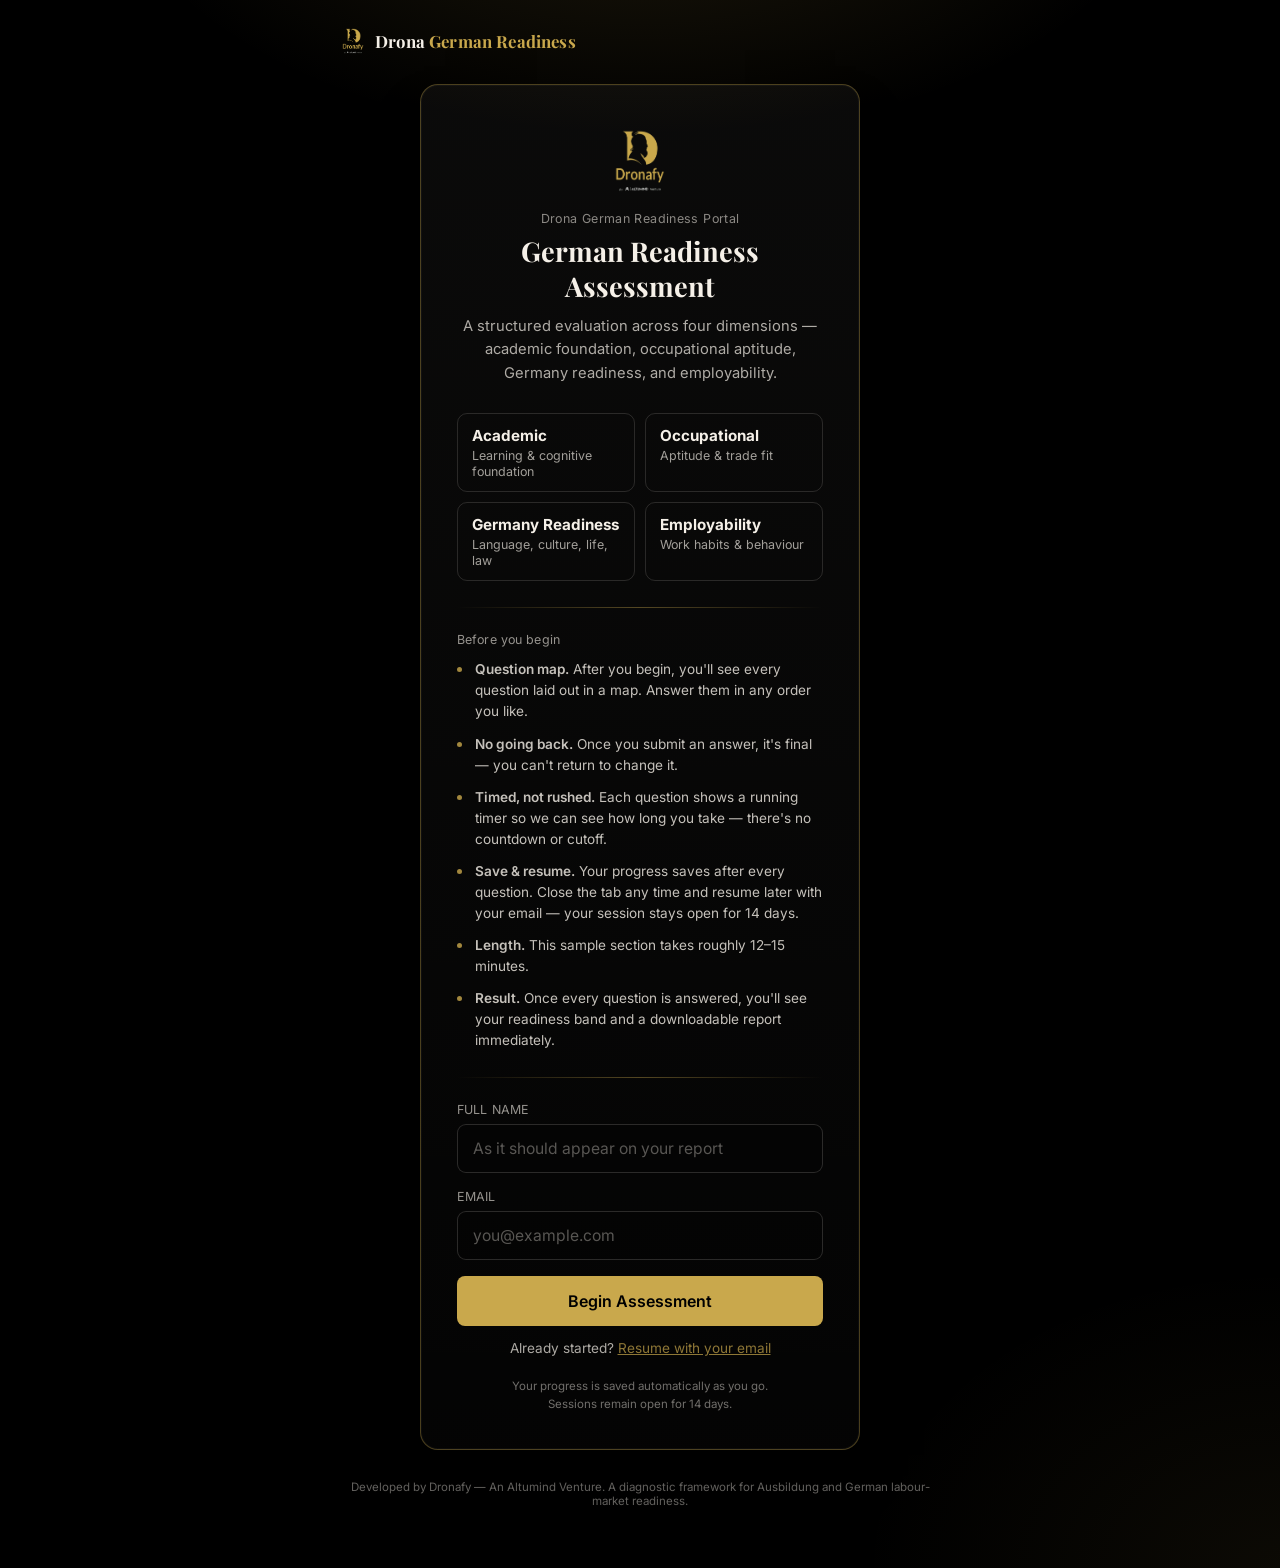
==== commit 9ae6b310: "Remove green background from Dronafy logo (transparent PNG)" ====
--- a/index.html
+++ b/index.html
@@ -471,7 +471,7 @@
 
 const EXPIRY_DAYS = 14;
 
-const LOGO_DATA_URI = "[data-uri]";
+const LOGO_DATA_URI = "[data-uri]";
 
 const DIMENSIONS = [
   {
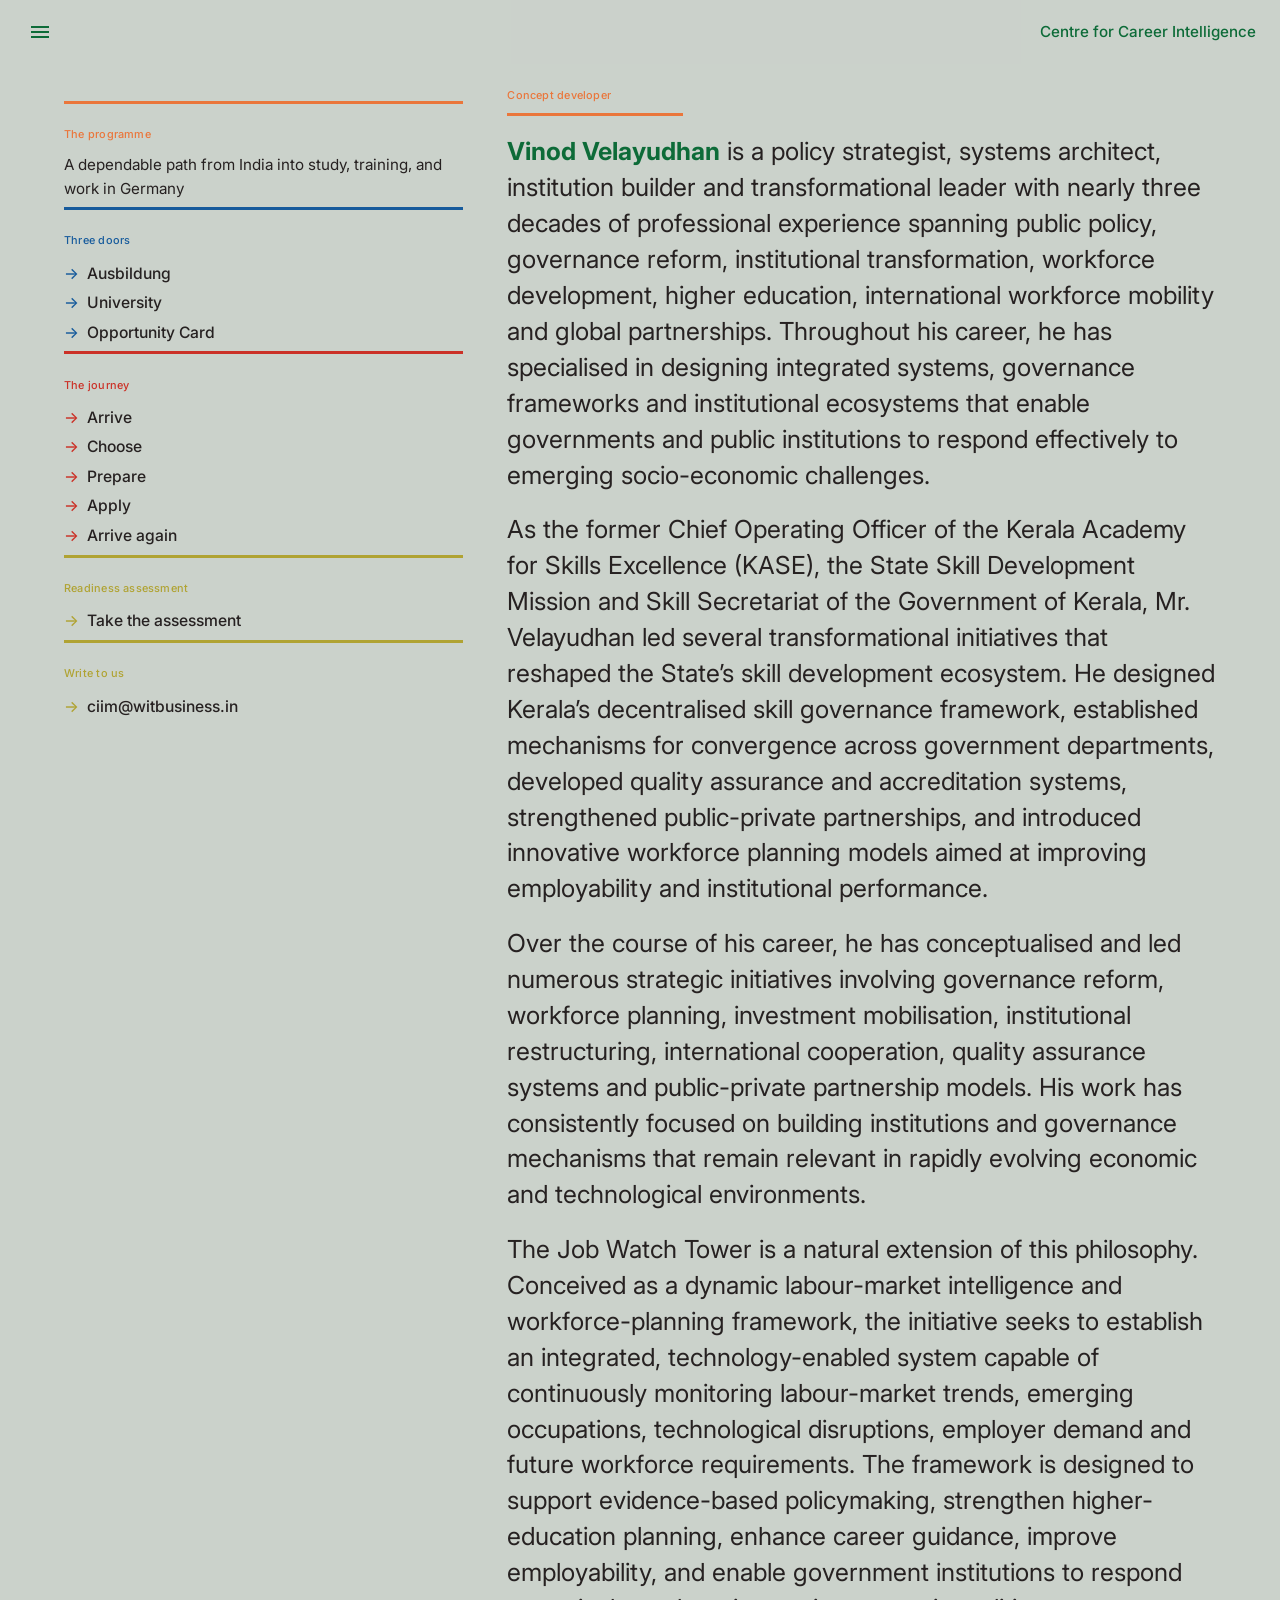
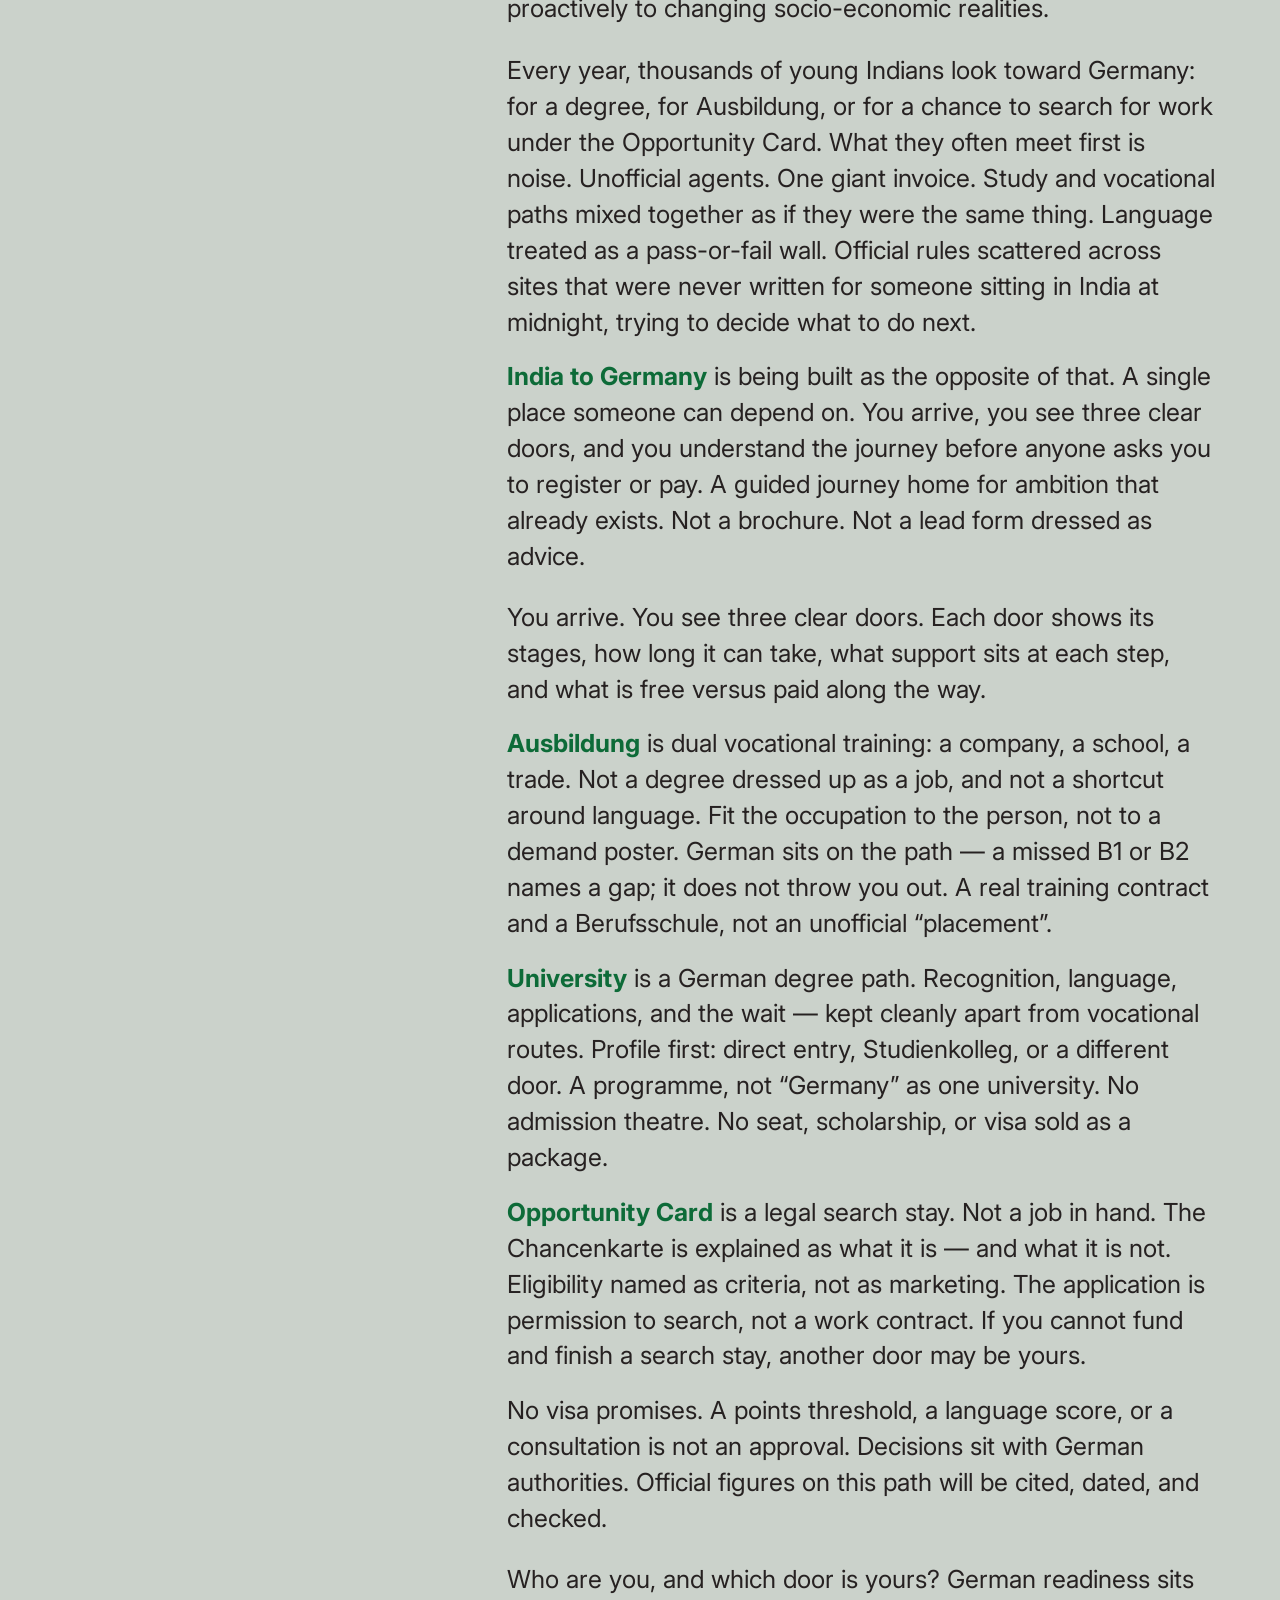
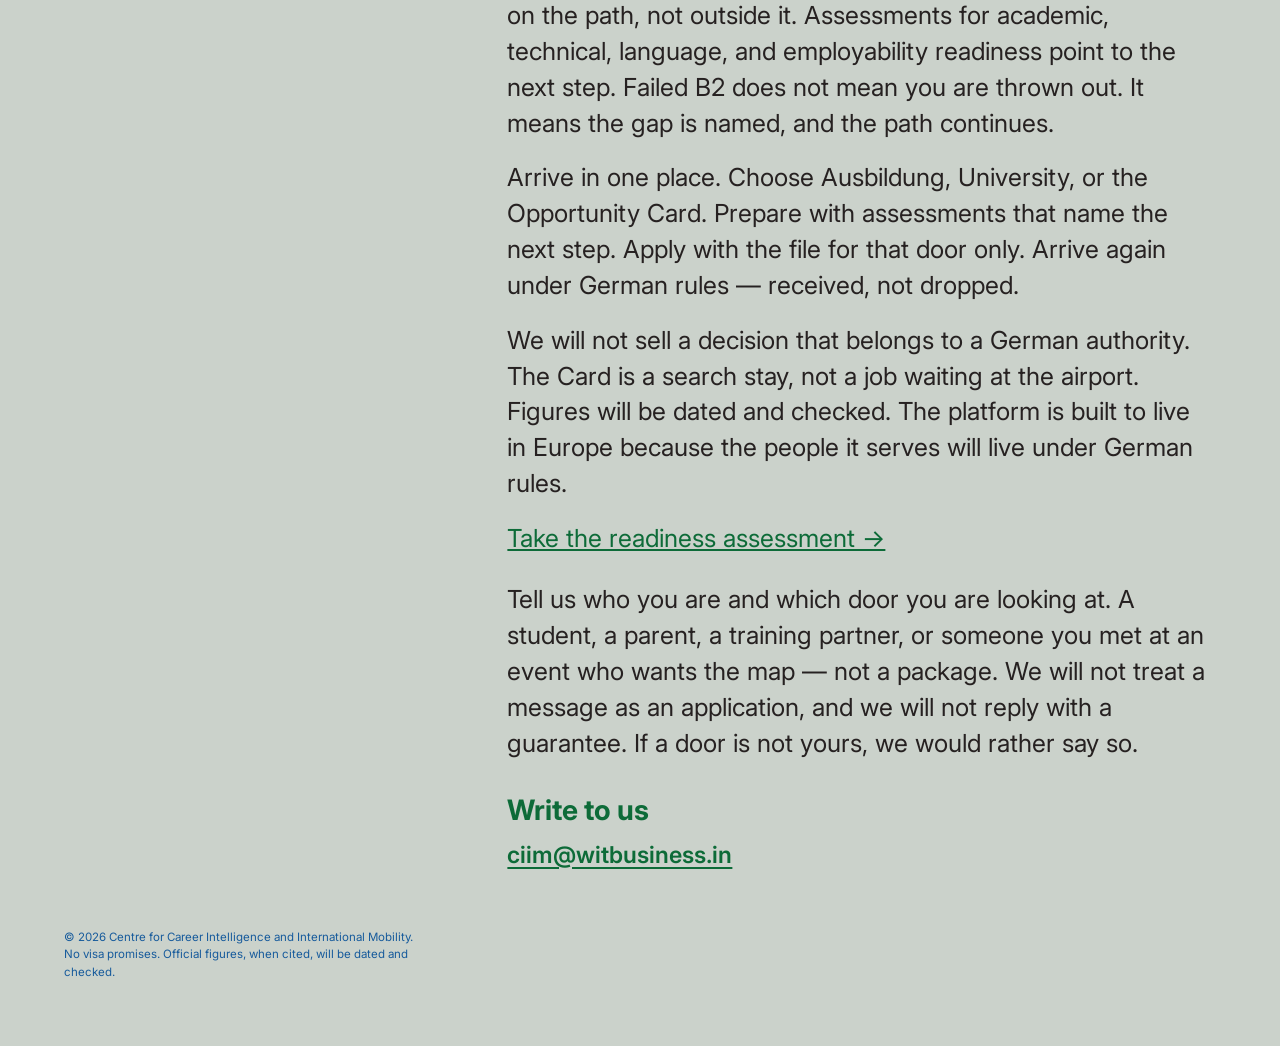
==== commit b6722d3e: "Add CIIM landing page as site root, link to assessment" ====
--- a/index.html
+++ b/index.html
@@ -1,1528 +1,460 @@
 <!DOCTYPE html>
 <html lang="en">
 <head>
-<meta charset="UTF-8">
-<meta name="viewport" content="width=device-width, initial-scale=1.0">
-<title>Drona German Readiness Assessment</title>
-<link rel="preconnect" href="https://fonts.googleapis.com">
-<link href="https://fonts.googleapis.com/css2?family=Playfair+Display:wght@600;700&family=Inter:wght@400;500;600;700&display=swap" rel="stylesheet">
-<style>
-  :root{
-    --green:#0A0A0A;
-    --green-deep:#000000;
-    --cream:#F5F0E8;
-    --gold:#C9A84C;
-    --gold-soft: rgba(201,168,76,0.18);
-    --line: rgba(245,240,232,0.14);
-    --danger:#C4674A;
-    --ok:#6FA37A;
-  }
-  *{box-sizing:border-box;}
-  html,body{margin:0;padding:0;}
-  body{
-    background: var(--green);
-    color: var(--cream);
-    font-family: 'Inter', sans-serif;
-    min-height:100vh;
-    -webkit-font-smoothing:antialiased;
-  }
-  h1,h2,h3, .display{
-    font-family:'Playfair Display', serif;
-    font-weight:700;
-    margin:0;
-  }
-  .wrap{
-    max-width: 640px;
-    margin: 0 auto;
-    padding: 28px 20px 60px;
-    min-height:100vh;
-    display:flex;
-    flex-direction:column;
-  }
-  a{color:inherit;}
-
-  /* ---------- Top bar ---------- */
-  .topbar{
-    display:flex; align-items:center; justify-content:space-between;
-    margin-bottom: 30px;
-  }
-  .brand{
-    font-family:'Playfair Display', serif;
-    font-weight:700;
-    font-size: 1.05rem;
-    letter-spacing: 0.01em;
-    display:flex;
-    align-items:center;
-    gap:9px;
-  }
-  .brand .gold{ color: var(--gold); }
-  .topbar-logo{ width: 26px; height:26px; object-fit:contain; }
-  .expiry-pill{
-    font-size: 0.72rem;
-    color: var(--cream);
-    opacity: 0.65;
-    border: 1px solid var(--line);
-    padding: 4px 10px;
-    border-radius: 20px;
-  }
-  .expiry-pill.warn{ color: var(--danger); border-color: rgba(196,103,74,0.5); opacity:1; }
-
-  /* ---------- Screens ---------- */
-  .screen{ display:none; flex:1; flex-direction:column; }
-  .screen.active{ display:flex; }
-
-  /* Login / Landing — classy dark portal */
-  body.on-landing{
-    background:
-      radial-gradient(ellipse 900px 500px at 50% -10%, rgba(201,168,76,0.16), transparent 60%),
-      radial-gradient(ellipse 700px 500px at 100% 100%, rgba(201,168,76,0.06), transparent 60%),
-      var(--green-deep);
-  }
-  #screen-landing{ justify-content:center; align-items:center; text-align:center; flex:1; }
-  .login-card{
-    width:100%; max-width: 440px;
-    border: 1px solid rgba(201,168,76,0.35);
-    border-radius: 18px;
-    padding: 44px 36px 36px;
-    background: linear-gradient(180deg, rgba(245,240,232,0.045), rgba(245,240,232,0.015));
-    box-shadow: 0 30px 60px -25px rgba(0,0,0,0.6), 0 0 0 1px rgba(245,240,232,0.03) inset;
-    text-align:left;
-  }
-  .login-mark-logo{ display:block; width: 64px; height:64px; object-fit:contain; margin: 0 auto 18px; }
-  .login-eyebrow{ text-align:center; font-size:0.78rem; opacity:0.55; margin-bottom: 8px; letter-spacing: 0.03em; }
-  #screen-landing h1{ font-size: 1.7rem; line-height:1.3; margin-bottom: 10px; text-align:center; }
-  #screen-landing p.lede{ font-size:0.92rem; line-height:1.6; opacity:0.7; text-align:center; margin: 0 auto 28px; max-width: 40ch; }
-  .divider{ height:1px; background: linear-gradient(90deg, transparent, rgba(201,168,76,0.4), transparent); margin: 26px 0 24px; }
-  .dim-list{ display:grid; grid-template-columns: 1fr 1fr; gap:10px; margin-bottom: 8px; }
-  .dim-chip{ border:1px solid var(--line); border-radius:10px; padding: 12px 14px; font-size:0.85rem; }
-  .dim-chip b{ display:block; font-size:0.95rem; margin-bottom:2px; }
-  .dim-chip span{ opacity:0.65; font-size:0.78rem; }
-
-  .field-group{ margin-bottom: 16px; }
-  label.field-label{ display:block; font-size:0.78rem; opacity:0.6; margin-bottom:7px; letter-spacing:0.01em; }
-  input[type=text], input[type=email]{
-    width:100%; background: rgba(0,0,0,0.2); border: 1px solid rgba(245,240,232,0.16);
-    border-radius: 9px; color: var(--cream); padding: 14px 15px; font-size: 0.98rem; font-family:'Inter',sans-serif;
-  }
-  input::placeholder{ color: rgba(245,240,232,0.35); }
-  input:focus{ outline:none; border-color: var(--gold); box-shadow: 0 0 0 3px rgba(201,168,76,0.15); }
-  .login-foot-note{ text-align:center; font-size:0.72rem; opacity:0.45; margin-top:22px; line-height:1.5; }
-
-  .instructions-block{ margin-bottom: 4px; }
-  .instructions-title{ font-size:0.78rem; opacity:0.6; margin-bottom: 12px; letter-spacing:0.01em; }
-  .instructions-list{ list-style:none; margin:0; padding:0; display:flex; flex-direction:column; gap:11px; }
-  .instructions-list li{ font-size: 0.85rem; line-height: 1.55; opacity: 0.8; padding-left: 18px; position:relative; }
-  .instructions-list li::before{ content:""; position:absolute; left:0; top:8px; width:5px; height:5px; border-radius:50%; background: var(--gold); }
-  .instructions-list li b{ color: var(--cream); opacity:1; font-weight:600; }
-
-  .btn{
-    display:inline-flex; align-items:center; justify-content:center;
-    background: var(--gold); color: var(--green-deep); border:none; border-radius: 8px;
-    padding: 15px 22px; font-family:'Inter',sans-serif; font-weight:600; font-size:1rem;
-    cursor:pointer; width:100%; transition: transform 0.15s ease, background 0.15s ease;
-  }
-  .btn:hover{ background:#DDB95C; }
-  .btn:active{ transform: scale(0.98); }
-  .btn.ghost{ background: transparent; color: var(--cream); border: 1px solid var(--line); }
-  .btn.ghost:hover{ background: rgba(245,240,232,0.06); }
-  .btn:disabled{ opacity:0.4; cursor:not-allowed; }
-
-  .link-row{ text-align:center; margin-top:14px; font-size:0.85rem; opacity:0.7; }
-  .link-row button.linklike{
-    background:none; border:none; color: var(--gold); font-size:0.85rem;
-    cursor:pointer; text-decoration: underline; padding:0; font-family:'Inter',sans-serif;
-  }
-
-  /* ---------- Grid Hub (question map) ---------- */
-  #screen-hub{ justify-content:flex-start; }
-  .hub-head{ margin-bottom: 22px; }
-  .hub-head h2{ font-size: 1.4rem; margin-bottom: 6px; }
-  .hub-head p{ font-size:0.85rem; opacity:0.65; margin:0; }
-  .hub-progress-shell{ height:6px; background: rgba(245,240,232,0.1); border-radius:4px; overflow:hidden; margin: 14px 0 6px; }
-  .hub-progress-fill{ height:100%; background: var(--gold); transition: width 0.4s ease; }
-  .hub-progress-label{ font-size:0.75rem; opacity:0.55; margin-bottom:24px; }
-
-  .hub-dim-block{ margin-bottom: 26px; }
-  .hub-dim-head{ display:flex; justify-content:space-between; align-items:baseline; margin-bottom:4px; }
-  .hub-dim-head b{ font-size:0.98rem; }
-  .hub-dim-head span{ font-size:0.78rem; opacity:0.55; }
-  .hub-dim-desc{ font-size:0.78rem; opacity:0.55; margin-bottom:12px; line-height:1.5; }
-  .hub-cell-grid{ display:grid; grid-template-columns: repeat(auto-fill, minmax(42px, 1fr)); gap: 8px; }
-  .hub-cell{
-    aspect-ratio: 1;
-    border-radius: 8px;
-    border: 1px solid var(--line);
-    display:flex; align-items:center; justify-content:center;
-    font-size:0.8rem; font-weight:600;
-    cursor:pointer;
-    background: rgba(245,240,232,0.04);
-    transition: border-color 0.15s ease, transform 0.1s ease;
-  }
-  .hub-cell:hover{ border-color: var(--gold); transform: translateY(-1px); }
-  .hub-cell.done{
-    background: rgba(201,168,76,0.18); border-color: var(--gold); color: var(--gold);
-    cursor: default;
-  }
-  .hub-cell.done:hover{ transform:none; }
-
-  .hub-legend{ display:flex; gap:18px; font-size:0.72rem; opacity:0.6; margin: 8px 0 28px; flex-wrap:wrap; }
-  .hub-legend .dot{ display:inline-block; width:8px; height:8px; border-radius:2px; margin-right:5px; vertical-align:middle; }
-  .hub-legend .dot.done{ background: var(--gold); }
-  .hub-legend .dot.upcoming{ background:transparent; border:1px solid var(--line); }
-
-  .hub-cta-note{ font-size:0.82rem; opacity:0.6; text-align:center; margin-bottom:12px; }
-
-  /* ---------- Question screen ---------- */
-  #screen-question{ justify-content:flex-start; padding-top: 6px;}
-  .q-meta-row{ display:flex; align-items:center; justify-content:space-between; margin-bottom: 10px; }
-  .q-meta{ font-size:0.78rem; opacity:0.55; }
-  .q-timer{
-    display:flex; align-items:center; gap:7px; font-family:'Playfair Display', serif; font-size: 0.95rem;
-    color: var(--gold); background: rgba(201,168,76,0.08); border: 1px solid rgba(201,168,76,0.3);
-    padding: 4px 11px 4px 9px; border-radius: 20px; font-variant-numeric: tabular-nums;
-  }
-  .timer-dot{ width:6px; height:6px; border-radius:50%; background: var(--gold); animation: pulse 1.6s ease-in-out infinite; }
-  @keyframes pulse{ 0%,100%{ opacity:1; } 50%{ opacity:0.35; } }
-
-  .back-to-hub{
-    background:none; border:none; color: var(--cream); opacity:0.55; font-size:0.78rem;
-    cursor:pointer; padding:0; margin-bottom:14px; text-align:left; font-family:'Inter',sans-serif;
-    text-decoration:underline;
-  }
-
-  .q-stimulus{
-    background: rgba(245,240,232,0.05); border-left: 3px solid var(--gold); padding: 14px 16px;
-    border-radius: 6px; font-size:0.92rem; line-height:1.55; margin-bottom: 20px; opacity: 0.92;
-  }
-  .q-prompt{ font-size: 1.2rem; line-height:1.45; margin-bottom: 22px; font-weight:500; }
-  .options{ display:flex; flex-direction:column; gap:10px; margin-bottom: 20px;}
-  .option{
-    text-align:left; background: rgba(245,240,232,0.04); border: 1px solid var(--line); border-radius: 10px;
-    padding: 14px 16px; font-size: 0.98rem; color: var(--cream); cursor:pointer; font-family:'Inter',sans-serif;
-    line-height:1.4; transition: border-color 0.15s ease, background 0.15s ease;
-  }
-  .option:hover{ border-color: var(--gold); background: rgba(201,168,76,0.08); }
-  .option.picked{ border-color: var(--gold); background: rgba(201,168,76,0.06); }
-  .option.selected{ border-color: var(--gold); background: var(--gold-soft); }
-  .option.selected.locked{ pointer-events:none; }
-  .option .opt-letter{ display:inline-block; width: 20px; opacity:0.5; font-size:0.85rem; }
-
-  .likert-row{ display:flex; gap:8px; margin-bottom:20px; }
-  .likert-opt{
-    flex:1; text-align:center; padding: 14px 4px 10px; border: 1px solid var(--line); border-radius: 10px;
-    cursor:pointer; font-size: 0.72rem; line-height:1.3; background: rgba(245,240,232,0.04);
-  }
-  .likert-opt .num{ display:block; font-family:'Playfair Display', serif; font-size:1.3rem; margin-bottom:4px; }
-  .likert-opt:hover{ border-color: var(--gold); }
-  .likert-opt.picked{ border-color: var(--gold); background: rgba(201,168,76,0.06); }
-  .likert-opt.selected{ border-color: var(--gold); background: var(--gold-soft); }
-
-  #submitAnswerBtn{ margin-bottom: 10px; }
-  #submitAnswerBtn:disabled{ opacity:0.35; }
-  .locked-note{ font-size:0.75rem; opacity:0.5; text-align:center; margin-top: 6px; }
-
-  .banner{
-    border:1px solid var(--gold); background: var(--gold-soft); border-radius: 10px;
-    padding: 14px 16px; font-size: 0.85rem; margin-bottom: 20px; line-height:1.5;
-  }
-
-  /* ---------- Results ---------- */
-  #screen-results{ justify-content:flex-start; }
-  .band-card{
-    text-align:center; padding: 34px 20px 30px; border: 1px solid var(--gold); border-radius: 14px;
-    background: linear-gradient(180deg, rgba(201,168,76,0.12), rgba(201,168,76,0.02)); margin-bottom: 26px;
-  }
-  .band-name{ font-family:'Playfair Display', serif; font-weight:700; font-size: 1.9rem; color: var(--gold); margin-bottom: 6px; }
-  .band-score{ font-size:0.95rem; opacity:0.75; }
-  .flag-note{
-    margin-top:14px; font-size:0.8rem; color: var(--danger); background: rgba(196,103,74,0.12);
-    border: 1px solid rgba(196,103,74,0.4); border-radius: 8px; padding: 10px 12px; text-align:left; line-height:1.5;
-  }
-
-  .heatmap{ margin-bottom: 8px; }
-  .heat-row{ margin-bottom: 16px; }
-  .heat-row-label{ display:flex; justify-content:space-between; font-size:0.85rem; opacity:0.8; margin-bottom:7px; }
-  .heat-row-label b{ font-weight:600; }
-  .heat-row-pct{ font-family:'Playfair Display', serif; color: var(--gold); font-weight:700; }
-  .heat-row-cells{ display:flex; gap:4px; }
-  .heat-cell{ flex:1; min-width:8px; height:26px; border-radius:5px; cursor:pointer; transition: transform 0.15s ease, outline 0.15s ease; }
-  .heat-cell:hover{ transform: scaleY(1.18); outline: 2px solid rgba(245,240,232,0.4); }
-  .heat-hint{ font-size:0.7rem; opacity:0.45; margin: 6px 0 14px; text-align:center; }
-  .heat-legend{ display:flex; align-items:center; gap:10px; font-size:0.7rem; opacity:0.55; margin-top:14px; margin-bottom:24px; }
-  .heat-legend-bar{ flex:1; max-width:140px; height:6px; border-radius:4px; background: linear-gradient(90deg, hsl(6,60%,38%), hsl(45,65%,58%)); }
-
-  .dcard-grid{ display:grid; grid-template-columns: 1fr 1fr; gap:12px; margin-bottom: 26px; }
-  .dcard{
-    border:1px solid var(--line); border-radius:14px; padding:18px 10px 14px;
-    text-align:center; background: rgba(245,240,232,0.03);
-  }
-  .dcard-name{ font-size:0.8rem; margin-top:8px; font-weight:600; line-height:1.3; }
-  .dcard-frac{ font-size:0.72rem; opacity:0.55; margin-top:3px; }
-
-  .stat-row{ display:flex; gap:10px; margin-bottom: 26px; }
-  .stat-tile{
-    flex:1; text-align:center; border:1px solid var(--line); border-radius:12px;
-    padding: 15px 6px; background: rgba(245,240,232,0.03);
-  }
-  .stat-value{ font-family:'Playfair Display', serif; font-size:1.25rem; color: var(--gold); font-weight:700; }
-  .stat-label{ font-size:0.66rem; opacity:0.55; margin-top:5px; line-height:1.3; }
-
-  .dim-bars{ margin-bottom: 30px; }
-  .dim-bar-row{ margin-bottom: 16px; }
-  .dim-bar-label{ display:flex; justify-content:space-between; font-size:0.85rem; margin-bottom:6px; }
-  .dim-bar-label b{ font-weight:600; }
-  .dim-bar-shell{ height:8px; background: rgba(245,240,232,0.08); border-radius:4px; overflow:hidden; }
-  .dim-bar-fill{ height:100%; background: var(--gold); border-radius:4px; }
-  .dim-bar-fill.low{ background: var(--danger); }
-  .dim-narrative{ font-size:0.78rem; opacity:0.65; margin-top:6px; line-height:1.5; }
-
-  .clusters{ margin-bottom:30px; }
-  .cluster-row{
-    display:flex; justify-content:space-between; align-items:center; padding: 12px 14px;
-    border: 1px solid var(--line); border-radius: 10px; margin-bottom: 8px; font-size:0.9rem;
-  }
-  .cluster-fit{ color: var(--gold); font-weight:600; font-family:'Playfair Display', serif; }
-
-  .section-title{ font-size:0.78rem; opacity:0.55; margin-bottom: 12px; letter-spacing: 0.01em; }
-
-  footer.foot{ text-align:center; font-size:0.72rem; opacity:0.4; margin-top: 30px; }
-
-  /* ---------- Modal (item detail drill-down) ---------- */
-  .modal-overlay{
-    display:none; position:fixed; inset:0; background: rgba(0,0,0,0.82); backdrop-filter: blur(3px);
-    z-index: 50; align-items:flex-start; justify-content:center; padding: 40px 16px; overflow-y:auto;
-  }
-  .modal-overlay.active{ display:flex; }
-  .modal-panel{
-    width:100%; max-width: 460px; background: var(--green); border: 1px solid rgba(201,168,76,0.35);
-    border-radius: 16px; padding: 26px 24px 24px; box-shadow: 0 30px 60px -20px rgba(0,0,0,0.6);
-  }
-  .modal-head{ display:flex; justify-content:space-between; align-items:flex-start; margin-bottom:14px; gap:10px; }
-  .modal-title{ font-family:'Playfair Display', serif; font-weight:700; font-size:1.1rem; }
-  .modal-close{ background:none; border:none; color: var(--cream); opacity:0.6; font-size:1rem; cursor:pointer; padding:4px; flex-shrink:0; }
-  .modal-close:hover{ opacity:1; }
-  .detail-meta{ font-size:0.75rem; opacity:0.55; margin-bottom:14px; }
-  .detail-prompt{ font-size:0.95rem; line-height:1.5; margin-bottom:16px; }
-  .detail-row{
-    display:flex; justify-content:space-between; padding:9px 0; border-top:1px solid var(--line); font-size:0.85rem;
-  }
-  .detail-row b{ font-weight:600; }
-  .detail-answer-box{
-    background: rgba(245,240,232,0.05); border-radius:8px; padding:12px 14px; margin: 4px 0 4px; font-size:0.88rem; line-height:1.5;
-  }
-  .detail-answer-box.correct{ border-left:3px solid var(--ok); }
-  .detail-answer-box.incorrect{ border-left:3px solid var(--danger); }
-
-  @media (prefers-reduced-motion: reduce){ *{ transition:none !important; } }
-</style>
+    <meta charset="utf-8">
+    <meta name="viewport" content="width=device-width, initial-scale=1">
+    <title>Centre for Career Intelligence and International Mobility · India to Germany</title>
+    <meta name="description" content="A dependable path from India into study, training, and work in Germany">
+    <meta name="theme-color" content="#0d6b38">
+    <link rel="canonical" href="https://sunnygeorge1202-eng.github.io/drona-german-readiness/">
+    <meta property="og:type" content="website">
+    <meta property="og:url" content="https://sunnygeorge1202-eng.github.io/drona-german-readiness/">
+    <meta property="og:title" content="Centre for Career Intelligence and International Mobility · India to Germany">
+    <meta property="og:description" content="A dependable path from India into study, training, and work in Germany">
+    <meta property="og:image" content="https://sunnygeorge1202-eng.github.io/drona-german-readiness/assets/og.png">
+    <meta property="og:image:width" content="1200">
+    <meta property="og:image:height" content="630">
+    <meta property="og:image:type" content="image/png">
+    <meta property="og:image:alt" content="Centre for Career Intelligence and International Mobility">
+    <meta name="twitter:card" content="summary_large_image">
+    <meta name="twitter:title" content="Centre for Career Intelligence and International Mobility · India to Germany">
+    <meta name="twitter:description" content="A dependable path from India into study, training, and work in Germany">
+    <meta name="twitter:image" content="https://sunnygeorge1202-eng.github.io/drona-german-readiness/assets/og.png">
+    <meta name="twitter:image:alt" content="Centre for Career Intelligence and International Mobility">
+    <link rel="icon" href="data:image/svg+xml,%3Csvg xmlns='http://www.w3.org/2000/svg' viewBox='0 0 64 64'%3E%3Ccircle cx='32' cy='32' r='28' fill='%230d6b38'/%3E%3C/svg%3E" type="image/svg+xml">
+    <link rel="preconnect" href="https://fonts.googleapis.com">
+    <link rel="preconnect" href="https://fonts.gstatic.com" crossorigin>
+    <link href="https://fonts.googleapis.com/css2?family=Inter:wght@400;500;600;700&display=swap" rel="stylesheet">
+    <style>
+        :root {
+            --sage: #cbd2cb;
+            --ink: #262121;
+            --green: #0d6b38;
+            --blue: #175b9c;
+            --orange: #ea763b;
+            --red: #cb3127;
+            --gold: #b0a333;
+            --sans: "Inter", system-ui, -apple-system, sans-serif;
+        }
+
+        *,
+        *::before,
+        *::after { box-sizing: border-box; }
+
+        html {
+            scroll-behavior: smooth;
+            scroll-padding-top: 4rem;
+        }
+
+        body {
+            margin: 0;
+            min-height: 100vh;
+            background: var(--sage);
+            color: var(--ink);
+            font-family: var(--sans);
+            font-size: 1.05rem;
+            line-height: 1.55;
+        }
+
+        body.nav-open { overflow: hidden; }
+
+        .skip {
+            position: absolute;
+            left: -999px;
+            top: 0;
+            background: var(--green);
+            color: #fff;
+            padding: 0.5rem 0.8rem;
+            z-index: 80;
+        }
+
+        .skip:focus { left: 1rem; top: 0.6rem; }
+
+        .sr-only {
+            position: absolute;
+            width: 1px;
+            height: 1px;
+            overflow: hidden;
+            clip: rect(0, 0, 0, 0);
+        }
+
+        .mast {
+            position: sticky;
+            top: 0;
+            z-index: 40;
+            width: 100%;
+            display: flex;
+            align-items: center;
+            justify-content: space-between;
+            gap: 1rem;
+            padding: 1rem 1.5rem;
+            background: rgba(203, 210, 203, 0.92);
+        }
+
+        .nav-toggle {
+            display: flex;
+            align-items: center;
+            justify-content: center;
+            width: 2rem;
+            height: 2rem;
+            padding: 0;
+            border: 0;
+            background: none;
+            cursor: pointer;
+        }
+
+        .nav-toggle-bars,
+        .nav-toggle-bars::before,
+        .nav-toggle-bars::after {
+            display: block;
+            width: 1.15rem;
+            height: 2px;
+            background: var(--green);
+        }
+
+        .nav-toggle-bars { position: relative; }
+
+        .nav-toggle-bars::before,
+        .nav-toggle-bars::after {
+            content: "";
+            position: absolute;
+            left: 0;
+        }
+
+        .nav-toggle-bars::before { top: -5px; }
+        .nav-toggle-bars::after { top: 5px; }
+
+        body.nav-open .nav-toggle-bars { background: transparent; }
+        body.nav-open .nav-toggle-bars::before { top: 0; transform: rotate(45deg); }
+        body.nav-open .nav-toggle-bars::after { top: 0; transform: rotate(-45deg); }
+
+        .mark {
+            color: var(--green);
+            text-decoration: none;
+            font-weight: 500;
+            font-size: 0.95rem;
+        }
+
+        .site-nav {
+            position: fixed;
+            inset: 0;
+            z-index: 30;
+            display: flex;
+            align-items: center;
+            background: var(--sage);
+            padding: 5rem 1.5rem 2rem;
+        }
+
+        .site-nav[hidden] { display: none; }
+
+        .site-nav ul {
+            list-style: none;
+            margin: 0;
+            padding: 0;
+            width: min(52rem, 100%);
+        }
+
+        .site-nav a {
+            display: inline-block;
+            padding: 0.35rem 0;
+            color: var(--green);
+            text-decoration: none;
+            font-size: clamp(2.2rem, 7vw, 4.2rem);
+            font-weight: 500;
+            line-height: 1.15;
+        }
+
+        .site-nav a:hover,
+        .site-nav a[aria-current="true"] { color: var(--gold); }
+
+        .page {
+            width: min(72rem, calc(100% - 3rem));
+            margin: 0 auto;
+            padding: 1.5rem 0 4rem;
+        }
+
+        .layout {
+            display: grid;
+            grid-template-columns: minmax(11.5rem, 0.36fr) minmax(0, 0.64fr);
+            gap: 2.2rem 2.8rem;
+            align-items: start;
+        }
+
+        .rail { padding-top: 0.4rem; }
+
+        @media (min-width: 641px) {
+            .rail {
+                position: sticky;
+                top: 4.2rem;
+            }
+        }
+
+        .kicker {
+            margin: 0 0 0.65rem;
+            font-size: 0.68rem;
+            font-weight: 500;
+            letter-spacing: 0.02em;
+        }
+
+        .kicker-orange,
+        .rail-orange .kicker { color: var(--orange); }
+        .rail-blue .kicker { color: var(--blue); }
+        .rail-red .kicker { color: var(--red); }
+        .rail-gold .kicker { color: var(--gold); }
+
+        .rail-lead {
+            margin: 0.15rem 0 0;
+            font-size: 0.95rem;
+            color: var(--ink);
+        }
+
+        .rail-block {
+            padding-top: 1.4rem;
+            margin-top: 0.4rem;
+            border-top: 3px solid currentColor;
+        }
+
+        .rail-orange { color: var(--orange); }
+        .rail-blue { color: var(--blue); }
+        .rail-red { color: var(--red); }
+        .rail-gold { color: var(--gold); }
+
+        .rail-block ul {
+            list-style: none;
+            margin: 0;
+            padding: 0;
+        }
+
+        .rail-block li + li { margin-top: 0.2rem; }
+
+        .rail-block a {
+            color: var(--ink);
+            text-decoration: none;
+            font-weight: 500;
+            font-size: 0.98rem;
+        }
+
+        .rail-block a span { color: inherit; margin-right: 0.25rem; }
+        .rail-blue a span { color: var(--blue); }
+        .rail-red a span { color: var(--red); }
+        .rail-gold a span { color: var(--gold); }
+
+        .rail-block a:hover { color: var(--green); }
+
+        .copy { font-size: clamp(1.15rem, 2vw, 1.55rem); line-height: 1.45; }
+
+        .copy-kicker {
+            padding-bottom: 0.55rem;
+            margin-bottom: 1.1rem;
+            border-bottom: 3px solid var(--orange);
+            width: min(11rem, 40%);
+        }
+
+        .copy section + section { margin-top: 1.6rem; }
+
+        .copy p { margin: 0 0 1.15rem; }
+        .copy p:last-child { margin-bottom: 0; }
+
+        .copy a { color: var(--green); }
+
+        .name {
+            color: var(--green);
+            font-weight: 700;
+        }
+
+        .contact-heading {
+            margin: 2rem 0 0.55rem;
+            color: var(--green);
+            font-size: clamp(1.35rem, 2.2vw, 1.85rem);
+            font-weight: 700;
+            line-height: 1.2;
+        }
+
+        .contact-mail {
+            font-size: clamp(1.15rem, 2vw, 1.45rem);
+            font-weight: 600;
+            text-decoration: underline;
+            text-underline-offset: 4px;
+        }
+
+        .colophon {
+            margin-top: 3.5rem;
+            max-width: 22rem;
+        }
+
+        .colophon p {
+            margin: 0;
+            font-size: 0.72rem;
+            color: var(--blue);
+        }
+
+        @media (max-width: 640px) {
+            .page { width: calc(100% - 2.2rem); }
+            .layout {
+                grid-template-columns: 1fr;
+                gap: 2.4rem;
+            }
+            .copy { order: -1; font-size: 1.2rem; }
+            .mast { padding: 0.9rem 1.1rem; }
+        }
+    </style>
 </head>
-<body>
-
-<div class="wrap">
-  <div class="topbar">
-    <div class="brand"><img src="" id="topbarLogo" class="topbar-logo" alt="Dronafy"> <span class="brand-text">Drona <span class="gold">German Readiness</span></span></div>
-    <div class="expiry-pill" id="expiryPill" style="display:none;"></div>
-  </div>
-
-  <!-- LANDING / LOGIN -->
-  <div class="screen active" id="screen-landing">
-    <div class="login-card">
-      <img src="" class="login-mark-logo" id="loginLogo1" alt="Dronafy">
-      <div class="login-eyebrow">Drona German Readiness Portal</div>
-      <h1>German Readiness Assessment</h1>
-      <p class="lede">A structured evaluation across four dimensions — academic foundation, occupational aptitude, Germany readiness, and employability.</p>
-
-      <div class="dim-list">
-        <div class="dim-chip"><b>Academic</b><span>Learning &amp; cognitive foundation</span></div>
-        <div class="dim-chip"><b>Occupational</b><span>Aptitude &amp; trade fit</span></div>
-        <div class="dim-chip"><b>Germany Readiness</b><span>Language, culture, life, law</span></div>
-        <div class="dim-chip"><b>Employability</b><span>Work habits &amp; behaviour</span></div>
-      </div>
-
-      <div class="divider"></div>
-
-      <div class="instructions-block">
-        <div class="instructions-title">Before you begin</div>
-        <ul class="instructions-list">
-          <li><b>Question map.</b> After you begin, you'll see every question laid out in a map. Answer them in any order you like.</li>
-          <li><b>No going back.</b> Once you submit an answer, it's final — you can't return to change it.</li>
-          <li><b>Timed, not rushed.</b> Each question shows a running timer so we can see how long you take — there's no countdown or cutoff.</li>
-          <li><b>Save &amp; resume.</b> Your progress saves after every question. Close the tab any time and resume later with your email — your session stays open for 14 days.</li>
-          <li><b>Length.</b> This sample section takes roughly 12–15 minutes.</li>
-          <li><b>Result.</b> Once every question is answered, you'll see your readiness band and a downloadable report immediately.</li>
+<body class="page-home">
+    <a class="skip" href="#content">Skip to content</a>
+    <header class="mast">
+        <button class="nav-toggle" type="button" aria-expanded="false" aria-controls="site-nav">
+            <span class="sr-only">Menu</span>
+            <span class="nav-toggle-bars" aria-hidden="true"></span>
+        </button>
+        <a class="mark" href="#developer">Centre for Career Intelligence</a>
+    </header>
+    <nav id="site-nav" class="site-nav" hidden>
+        <ul>
+            <li><a href="#developer">Concept developer</a></li>
+            <li><a href="#programme">India to Germany</a></li>
+            <li><a href="#doors">Three doors</a></li>
+            <li><a href="#journey">The journey</a></li>
+            <li><a href="assessment/">Take the assessment</a></li>
+            <li><a href="#contact">Write to us</a></li>
         </ul>
-      </div>
-
-      <div class="divider"></div>
-
-      <div class="field-group">
-        <label class="field-label" for="nameInput">FULL NAME</label>
-        <input type="text" id="nameInput" placeholder="As it should appear on your report" autocomplete="name">
-      </div>
-      <div class="field-group">
-        <label class="field-label" for="emailInput">EMAIL</label>
-        <input type="email" id="emailInput" placeholder="you@example.com" autocomplete="email">
-      </div>
-
-      <button class="btn" id="startBtn">Begin Assessment</button>
-      <div class="link-row">Already started? <button class="linklike" id="resumeLink">Resume with your email</button></div>
-      <div class="login-foot-note">Your progress is saved automatically as you go.<br>Sessions remain open for 14 days.</div>
+    </nav>
+    <div class="page">
+        <main id="content">
+            <div class="layout">
+                <aside class="rail">
+                    <div class="rail-block rail-orange">
+                        <p class="kicker">The programme</p>
+                        <p class="rail-lead">A dependable path from India into study, training, and work in Germany</p>
+                    </div>
+
+                    <div class="rail-block rail-blue" id="doors-index">
+                        <p class="kicker">Three doors</p>
+                        <ul>
+                            <li><a href="#doors"><span>→</span> Ausbildung</a></li>
+                            <li><a href="#doors-university"><span>→</span> University</a></li>
+                            <li><a href="#doors-card"><span>→</span> Opportunity Card</a></li>
+                        </ul>
+                    </div>
+
+                    <div class="rail-block rail-red">
+                        <p class="kicker">The journey</p>
+                        <ul>
+                            <li><a href="#journey"><span>→</span> Arrive</a></li>
+                            <li><a href="#journey"><span>→</span> Choose</a></li>
+                            <li><a href="#journey"><span>→</span> Prepare</a></li>
+                            <li><a href="#journey"><span>→</span> Apply</a></li>
+                            <li><a href="#journey"><span>→</span> Arrive again</a></li>
+                        </ul>
+                    </div>
+
+                    <div class="rail-block rail-gold" id="assessment-index">
+                        <p class="kicker">Readiness assessment</p>
+                        <ul>
+                            <li><a href="assessment/"><span>→</span> Take the assessment</a></li>
+                        </ul>
+                    </div>
+
+                    <div class="rail-block rail-gold">
+                        <p class="kicker">Write to us</p>
+                        <ul>
+                            <li><a href="mailto:ciim@witbusiness.in"><span>→</span> ciim@witbusiness.in</a></li>
+                        </ul>
+                    </div>
+                </aside>
+
+                <div class="copy">
+                    <p class="kicker kicker-orange copy-kicker">Concept developer</p>
+                    <section id="developer">
+                        <p><strong class="name">Vinod Velayudhan</strong> is a policy strategist, systems architect, institution builder and transformational leader with nearly three decades of professional experience spanning public policy, governance reform, institutional transformation, workforce development, higher education, international workforce mobility and global partnerships. Throughout his career, he has specialised in designing integrated systems, governance frameworks and institutional ecosystems that enable governments and public institutions to respond effectively to emerging socio-economic challenges.</p>
+                        <p>As the former Chief Operating Officer of the Kerala Academy for Skills Excellence (KASE), the State Skill Development Mission and Skill Secretariat of the Government of Kerala, Mr. Velayudhan led several transformational initiatives that reshaped the State’s skill development ecosystem. He designed Kerala’s decentralised skill governance framework, established mechanisms for convergence across government departments, developed quality assurance and accreditation systems, strengthened public-private partnerships, and introduced innovative workforce planning models aimed at improving employability and institutional performance.</p>
+                        <p>Over the course of his career, he has conceptualised and led numerous strategic initiatives involving governance reform, workforce planning, investment mobilisation, institutional restructuring, international cooperation, quality assurance systems and public-private partnership models. His work has consistently focused on building institutions and governance mechanisms that remain relevant in rapidly evolving economic and technological environments.</p>
+                        <p>The Job Watch Tower is a natural extension of this philosophy. Conceived as a dynamic labour-market intelligence and workforce-planning framework, the initiative seeks to establish an integrated, technology-enabled system capable of continuously monitoring labour-market trends, emerging occupations, technological disruptions, employer demand and future workforce requirements. The framework is designed to support evidence-based policymaking, strengthen higher-education planning, enhance career guidance, improve employability, and enable government institutions to respond proactively to changing socio-economic realities.</p>
+                    </section>
+
+                    <section id="programme">
+                        <p>Every year, thousands of young Indians look toward Germany: for a degree, for Ausbildung, or for a chance to search for work under the Opportunity Card. What they often meet first is noise. Unofficial agents. One giant invoice. Study and vocational paths mixed together as if they were the same thing. Language treated as a pass-or-fail wall. Official rules scattered across sites that were never written for someone sitting in India at midnight, trying to decide what to do next.</p>
+                        <p><strong class="name">India to Germany</strong> is being built as the opposite of that. A single place someone can depend on. You arrive, you see three clear doors, and you understand the journey before anyone asks you to register or pay. A guided journey home for ambition that already exists. Not a brochure. Not a lead form dressed as advice.</p>
+                    </section>
+
+                    <section id="doors">
+                        <p>You arrive. You see three clear doors. Each door shows its stages, how long it can take, what support sits at each step, and what is free versus paid along the way.</p>
+                        <p id="doors-ausbildung"><strong class="name">Ausbildung</strong> is dual vocational training: a company, a school, a trade. Not a degree dressed up as a job, and not a shortcut around language. Fit the occupation to the person, not to a demand poster. German sits on the path — a missed B1 or B2 names a gap; it does not throw you out. A real training contract and a Berufsschule, not an unofficial “placement”.</p>
+                        <p id="doors-university"><strong class="name">University</strong> is a German degree path. Recognition, language, applications, and the wait — kept cleanly apart from vocational routes. Profile first: direct entry, Studienkolleg, or a different door. A programme, not “Germany” as one university. No admission theatre. No seat, scholarship, or visa sold as a package.</p>
+                        <p id="doors-card"><strong class="name">Opportunity Card</strong> is a legal search stay. Not a job in hand. The Chancenkarte is explained as what it is — and what it is not. Eligibility named as criteria, not as marketing. The application is permission to search, not a work contract. If you cannot fund and finish a search stay, another door may be yours.</p>
+                        <p>No visa promises. A points threshold, a language score, or a consultation is not an approval. Decisions sit with German authorities. Official figures on this path will be cited, dated, and checked.</p>
+                    </section>
+
+                    <section id="journey">
+                        <p>Who are you, and which door is yours? German readiness sits on the path, not outside it. Assessments for academic, technical, language, and employability readiness point to the next step. Failed B2 does not mean you are thrown out. It means the gap is named, and the path continues.</p>
+                        <p>Arrive in one place. Choose Ausbildung, University, or the Opportunity Card. Prepare with assessments that name the next step. Apply with the file for that door only. Arrive again under German rules — received, not dropped.</p>
+                        <p>We will not sell a decision that belongs to a German authority. The Card is a search stay, not a job waiting at the airport. Figures will be dated and checked. The platform is built to live in Europe because the people it serves will live under German rules.</p>
+                        <p id="assessment-cta"><a class="btn" href="assessment/">Take the readiness assessment →</a></p>
+                    </section>
+
+                    <section id="contact">
+                        <p>Tell us who you are and which door you are looking at. A student, a parent, a training partner, or someone you met at an event who wants the map — not a package. We will not treat a message as an application, and we will not reply with a guarantee. If a door is not yours, we would rather say so.</p>
+                        <h2 class="contact-heading">Write to us</h2>
+                        <p><a class="contact-mail" href="mailto:ciim@witbusiness.in">ciim@witbusiness.in</a></p>
+                    </section>
+                </div>
+            </div>
+        </main>
+        <footer class="colophon">
+            <p>© 2026 Centre for Career Intelligence and International Mobility. No visa promises. Official figures, when cited, will be dated and checked.</p>
+        </footer>
     </div>
-  </div>
-
-  <!-- RESUME ENTRY -->
-  <div class="screen" id="screen-resume">
-    <div class="login-card">
-      <img src="" class="login-mark-logo" id="loginLogo2" alt="Dronafy">
-      <div class="login-eyebrow">Drona German Readiness Portal</div>
-      <h1 style="font-size:1.4rem;">Resume your assessment</h1>
-      <p class="lede">Enter the email you used when you started. If your session is still active, we'll take you back to your question map.</p>
-      <div class="field-group">
-        <label class="field-label" for="resumeEmailInput">EMAIL</label>
-        <input type="email" id="resumeEmailInput" placeholder="you@example.com">
-      </div>
-      <button class="btn" id="resumeSubmitBtn">Find my session</button>
-      <div class="link-row"><button class="linklike" id="backToLandingBtn">Back</button></div>
-      <div id="resumeError" style="color:var(--danger); font-size:0.85rem; margin-top:14px; display:none;"></div>
-    </div>
-  </div>
-
-  <!-- GRID HUB (question map) -->
-  <div class="screen" id="screen-hub">
-    <div class="hub-head">
-      <h2>Your Question Map</h2>
-      <p>Click any question to answer it. Answered questions are locked and shown in gold.</p>
-      <div class="hub-progress-shell"><div class="hub-progress-fill" id="hubProgressFill" style="width:0%;"></div></div>
-      <div class="hub-progress-label" id="hubProgressLabel">0 of 26 answered</div>
-    </div>
-    <div id="hubGrid"></div>
-    <div class="hub-legend">
-      <span><i class="dot done"></i> Answered</span>
-      <span><i class="dot upcoming"></i> Not yet answered</span>
-    </div>
-    <div class="hub-cta-note" id="hubCtaNote">Answer every question to unlock your result.</div>
-    <button class="btn" id="viewResultsBtn" disabled>View My Results</button>
-  </div>
-
-  <!-- QUESTION -->
-  <div class="screen" id="screen-question">
-    <button class="back-to-hub" id="backToHubBtn">← Back to question map</button>
-    <div class="q-meta-row">
-      <div class="q-meta" id="qMeta">Academic Readiness — Learning Ability</div>
-      <div class="q-timer" id="qTimer"><span class="timer-dot"></span>00:00</div>
-    </div>
-    <div class="q-stimulus" id="qStimulus" style="display:none;"></div>
-    <div class="q-prompt" id="qPrompt"></div>
-    <div class="options" id="qOptions"></div>
-    <div class="likert-row" id="qLikert" style="display:none;"></div>
-    <button class="btn" id="submitAnswerBtn" disabled>Submit Answer</button>
-    <div class="locked-note">Once submitted, an answer is final — there's no going back.</div>
-  </div>
-
-  <!-- RESULTS -->
-  <div class="screen" id="screen-results">
-    <div class="section-title">Your result</div>
-    <div class="band-card">
-      <div class="band-name" id="bandName">Ready with Support</div>
-      <div class="band-score" id="bandScore">73 / 100</div>
-      <div class="flag-note" id="flagNote" style="display:none;"></div>
-    </div>
-
-    <div class="section-title">By dimension — click any cell for detail</div>
-    <div class="radar-wrap" id="heatmapWrap"></div>
-    <div class="heat-hint">Tap or click a colored cell to see that question's detail</div>
-
-    <div class="section-title">Trade clusters that fit your profile</div>
-    <div class="clusters" id="clusterList"></div>
-
-    <button class="btn" id="downloadReportBtn">Download Full Report</button>
-    <button class="btn ghost" id="restartBtn" style="margin-top:10px;">Start a new assessment</button>
-  </div>
-
-  <footer class="foot">Developed by Dronafy — An Altumind Venture. A diagnostic framework for Ausbildung and German labour-market readiness.</footer>
-</div>
-
-<!-- ITEM DETAIL MODAL (heatmap drill-down) -->
-<div class="modal-overlay" id="detailModal">
-  <div class="modal-panel">
-    <div class="modal-head">
-      <div>
-        <div class="modal-title" id="detailTitle">Question detail</div>
-        <div class="detail-meta" id="detailMeta">Academic Readiness — Learning Ability</div>
-      </div>
-      <button class="modal-close" id="detailCloseBtn">✕</button>
-    </div>
-    <div class="detail-prompt" id="detailPrompt"></div>
-    <div id="detailAnswerBox"></div>
-    <div class="detail-row"><span>Score</span><b id="detailScore">—</b></div>
-    <div class="detail-row"><span>Time spent</span><b id="detailTime">—</b></div>
-  </div>
-</div>
-
-<script>
-/* =========================================================
-   Drona German Readiness Assessment — Representative Build
-   Navigation model: grid hub. Every question is reachable
-   from the question map in any order; once submitted, an
-   answer is locked. Persistence: localStorage (demo). The
-   production build syncs each answer to Apps Script/Sheets
-   via GET for true cross-device resume.
-   ========================================================= */
-
-const EXPIRY_DAYS = 14;
-
-const LOGO_DATA_URI = "[data-uri]";
-
-const DIMENSIONS = [
-  {
-    id: "academic",
-    name: "Academic Readiness",
-    desc: "A few questions on how you learn, understand new ideas, and study.",
-    estimate: "About 4 minutes",
-    maxScore: 20,
-    items: [
-      {
-        id: "ac1", sub: "Learning Ability", type: "mcq", weight: 2,
-        stimulus: "In German workplaces, the 'Meister' system means a senior craftsperson supervises apprentices and signs off on completed work before it is considered finished. An apprentice cannot mark their own work as complete.",
-        prompt: "An apprentice finishes wiring a panel and believes it's correct. What should they do next?",
-        options: [
-          "Move on to the next task",
-          "Ask the Meister to inspect and sign off",
-          "Ask a fellow apprentice to check it",
-          "Mark it complete and note it in the logbook"
-        ],
-        correct: 1
-      },
-      {
-        id: "ac2", sub: "Learning Ability", type: "mcq", weight: 2,
-        prompt: "A trainee nurse completes a wound dressing. Using the same 'sign-off' principle from before, what should happen before it's considered done?",
-        options: [
-          "The nurse documents it herself",
-          "A supervising Pflegefachkraft reviews it",
-          "The patient confirms it",
-          "Nothing further is needed"
-        ],
-        correct: 1
-      },
-      {
-        id: "ac3", sub: "Cognitive Ability", type: "mcq", weight: 2,
-        prompt: "A training allowance is €950 a month. Rent takes 28% of it. How much remains after rent?",
-        options: ["€612", "€684", "€722", "€850"],
-        correct: 1
-      },
-      {
-        id: "ac4", sub: "Cognitive Ability", type: "mcq", weight: 2,
-        prompt: "What comes next in this sequence: 2, 6, 12, 20, 30, ?",
-        options: ["36", "40", "42", "44"],
-        correct: 2
-      },
-      {
-        id: "ac5", sub: "Academic Foundation", type: "mcq", weight: 2,
-        prompt: "Water boils at a lower temperature at high altitude. Why?",
-        options: [
-          "Air is colder at altitude",
-          "Air pressure is lower, so less energy is needed to boil",
-          "There is less oxygen in the air",
-          "Water is purer at altitude"
-        ],
-        correct: 1
-      },
-      {
-        id: "ac6", sub: "Learning Discipline", type: "mcq", weight: 2,
-        prompt: "You have an exam in one week and are struggling to understand one topic. What is the BEST first step?",
-        options: [
-          "Skip that topic and focus on what you already know",
-          "Ask a teacher or peer to explain it differently",
-          "Re-read the same notes repeatedly until it makes sense",
-          "Wait and hope it's not heavily tested"
-        ],
-        correct: 1
-      },
-      {
-        id: "ac7", sub: "Study Skills", type: "likert", weight: 2,
-        prompt: "After watching a training video once, I can usually summarize its key points.",
-        scale: ["Strongly disagree","Disagree","Neutral","Agree","Strongly agree"]
-      }
-    ]
-  },
-  {
-    id: "occupational",
-    name: "Technical & Occupational Aptitude",
-    desc: "Questions on how you think about mechanical, spatial, and practical problems — and what kind of work environment fits you.",
-    estimate: "About 4 minutes",
-    maxScore: 20,
-    items: [
-      {
-        id: "oc1", sub: "Mechanical Aptitude", type: "mcq", weight: 2,
-        prompt: "Two connected gears: Gear A has 10 teeth and turns clockwise. Gear B has 20 teeth. Which way does Gear B turn, and how does its speed compare to Gear A?",
-        options: [
-          "Clockwise, faster than A",
-          "Counter-clockwise, slower than A",
-          "Clockwise, same speed as A",
-          "Counter-clockwise, faster than A"
-        ],
-        correct: 1
-      },
-      {
-        id: "oc2", sub: "Observation Aptitude", type: "mcq", weight: 2,
-        prompt: "A technician checks two versions of the same wiring diagram, one from last week and one from today. Three connections are labeled differently between the two. What should the technician do first?",
-        options: [
-          "Assume today's version is correct and proceed",
-          "Flag the discrepancy before proceeding",
-          "Use whichever version is more recent without checking",
-          "Ignore it since it's probably a formatting issue"
-        ],
-        correct: 1
-      },
-      {
-        id: "oc3", sub: "Occupational Interest", type: "forced-choice", weight: 3,
-        prompt: "Which would you rather spend a workday doing?",
-        options: [
-          "Fixing a mechanical fault on a factory floor",
-          "Helping a patient understand their care plan"
-        ]
-      },
-      {
-        id: "oc4", sub: "Occupational Interest", type: "forced-choice", weight: 3,
-        prompt: "Which would you rather spend a workday doing?",
-        options: [
-          "Organising schedules and paperwork in an office",
-          "Working outdoors with plants or land"
-        ]
-      },
-      {
-        id: "oc5", sub: "Spatial Aptitude", type: "mcq", weight: 2,
-        prompt: "A flat cross-shaped piece of paper is folded along its lines to form a closed shape. What shape does it form?",
-        options: ["A pyramid", "A cube", "A cylinder", "A cone"],
-        correct: 1
-      }
-    ]
-  },
-  {
-    id: "germany",
-    name: "Germany Readiness",
-    desc: "Questions on German language, culture, daily life, and the legal and financial basics of living in Germany.",
-    estimate: "About 5 minutes",
-    maxScore: 35,
-    items: [
-      {
-        id: "gr1", sub: "Workplace German", type: "mcq", weight: 3,
-        prompt: "You receive this message from your employer: \"Bitte melden Sie sich krank vor 9 Uhr.\" What should you do?",
-        options: [
-          "Come to work by 9am regardless",
-          "Call in sick before 9am",
-          "Send a doctor's note by post",
-          "Nothing — this is just a reminder"
-        ],
-        correct: 1
-      },
-      {
-        id: "gr2", sub: "Cultural Readiness", type: "mcq", weight: 3,
-        prompt: "Your German colleague tells you directly that your work has an error, without softening the message. Your first reaction is closest to:",
-        options: [
-          "They are being rude to me",
-          "This is direct, task-focused feedback — normal here",
-          "I should stop asking them for help",
-          "I should report this to a supervisor"
-        ],
-        correct: 1
-      },
-      {
-        id: "gr3", sub: "Workplace Readiness", type: "mcq", weight: 3,
-        prompt: "If you're sick and can't come to work in Germany, what must you typically give your employer within a few days?",
-        options: [
-          "A verbal explanation only",
-          "A doctor's certificate (Arbeitsunfähigkeitsbescheinigung)",
-          "Nothing, if it's a single day",
-          "A police report"
-        ],
-        correct: 1
-      },
-      {
-        id: "gr4", sub: "Daily Life Readiness", type: "mcq", weight: 3,
-        prompt: "What is \"Anmeldung\", and roughly when should it be done after moving to a new German address?",
-        options: [
-          "A gym membership; within 30 days",
-          "Address registration; usually within 14 days",
-          "A phone contract; within a week",
-          "A bank account; within 90 days"
-        ],
-        correct: 1
-      },
-      {
-        id: "gr5", sub: "Legal & Administrative", type: "mcq", weight: 3,
-        prompt: "What is a Tax ID (Steuer-ID) used for?",
-        options: [
-          "Only for people who own a business",
-          "Identifying you for tax and payroll purposes — everyone needs one",
-          "Only needed if you plan to leave Germany",
-          "It replaces your passport for travel"
-        ],
-        correct: 1
-      },
-      {
-        id: "gr6", sub: "Financial Readiness", type: "mcq", weight: 3,
-        prompt: "Your training allowance (Ausbildungsvergütung) is €950/month. A shared room in your target city averages €400/month. Roughly what % of your income goes to rent?",
-        options: ["28%", "35%", "42%", "50%"],
-        correct: 2
-      },
-      {
-        id: "gr7", sub: "Financial Readiness", type: "likert", weight: 3,
-        prompt: "I have a clear monthly budget plan for my first 6 months in Germany.",
-        scale: ["Strongly disagree","Disagree","Neutral","Agree","Strongly agree"]
-      },
-      {
-        id: "gr8", sub: "Psychological Readiness", type: "likert", weight: 3,
-        prompt: "When I feel overwhelmed, I know at least one specific person or service I would reach out to.",
-        scale: ["Strongly disagree","Disagree","Neutral","Agree","Strongly agree"]
-      },
-      {
-        id: "gr9", sub: "Psychological Readiness", type: "likert", weight: 3, reverse: true,
-        prompt: "I rarely feel anxious about big life changes.",
-        scale: ["Strongly disagree","Disagree","Neutral","Agree","Strongly agree"]
-      }
-    ]
-  },
-  {
-    id: "employability",
-    name: "Employability Readiness",
-    desc: "How you handle mistakes, teamwork, feedback, and everyday professional situations.",
-    estimate: "About 4 minutes",
-    maxScore: 25,
-    items: [
-      {
-        id: "em1", sub: "Professional Behaviour", type: "mcq", weight: 3,
-        prompt: "You made an error that affected a colleague's work. What do you do?",
-        options: [
-          "Say nothing unless asked",
-          "Immediately inform them and help fix it",
-          "Fix it quietly yourself before anyone notices",
-          "Explain that it wasn't really your fault"
-        ],
-        correct: 1
-      },
-      {
-        id: "em2", sub: "Communication", type: "mcq", weight: 3,
-        prompt: "A customer is frustrated and speaking quickly. Your best first move is to:",
-        options: [
-          "Interrupt to correct them",
-          "Let them finish, then summarize what you heard",
-          "Refer them elsewhere immediately",
-          "Stay silent until they stop"
-        ],
-        correct: 1
-      },
-      {
-        id: "em3", sub: "Self-Management", type: "likert", weight: 3,
-        prompt: "I usually plan my work for the day before I start.",
-        scale: ["Strongly disagree","Disagree","Neutral","Agree","Strongly agree"]
-      },
-      {
-        id: "em4", sub: "Learning Agility", type: "mcq", weight: 3,
-        prompt: "When you receive critical feedback, your first reaction is usually to:",
-        options: [
-          "Feel discouraged and avoid the topic",
-          "Consider it and think about how to apply it",
-          "Explain why the feedback isn't quite fair",
-          "Ignore it if you disagree"
-        ],
-        correct: 1
-      },
-      {
-        id: "em5", sub: "Digital Employability", type: "mcq", weight: 3,
-        prompt: "Which is the safest practice for a work email?",
-        options: [
-          "Click links from unknown senders to check them",
-          "Verify the sender before clicking any link",
-          "Share your password if IT asks by email",
-          "Forward suspicious emails to friends"
-        ],
-        correct: 1
-      }
-    ]
-  }
-];
-
-// Cluster fit sample matrix (illustrative — full build uses calibrated 13x15 matrix)
-const CLUSTER_WEIGHTS = {
-  "Engineering & Industrial Technology": { mechanical: 0.9, spatial: 0.6, interestFactory: 0.7 },
-  "Construction & Craft Trades": { mechanical: 0.6, spatial: 0.85, interestFactory: 0.5 },
-  "Business & Administration": { mechanical: 0.1, spatial: 0.2, interestFactory: 0.1 }
-};
-
-const BANDS = [
-  { min: 80, name: "Ready", },
-  { min: 65, name: "Ready with Support" },
-  { min: 50, name: "Conditional — Targeted Preparation Needed" },
-  { min: 0,  name: "Not Yet Ready" }
-];
-
-const GERMANY_FLOOR_PCT = 0.60; // 60% of the Germany Readiness dimension
-
-// ---------- State ----------
-let state = {
-  name: "",
-  email: "",
-  startedAt: null,
-  currentDim: null,
-  currentItem: null,
-  responses: {}, // itemId -> { raw, score, dimId, timeSpent }
-  complete: false
-};
-
-const flatItems = [];
-DIMENSIONS.forEach((d, di) => d.items.forEach((it, ii) => flatItems.push({ dimIndex: di, itemIndex: ii, dimId: d.id, item: it })));
-
-// ---------- Persistence (localStorage demo layer) ----------
-function storageKey(email){ return "drona_grr_session_" + email.trim().toLowerCase(); }
-
-function saveState(){
-  if(!state.email) return;
-  localStorage.setItem(storageKey(state.email), JSON.stringify(state));
-  // Production hook: sync this payload to Apps Script/Sheets here via GET,
-  // e.g. fetch(`${SCRIPT_URL}?action=save&email=${encodeURIComponent(state.email)}&payload=${encodeURIComponent(JSON.stringify(state))}`)
-}
-
-function loadState(email){
-  const raw = localStorage.getItem(storageKey(email));
-  if(!raw) return null;
-  try { return JSON.parse(raw); } catch(e){ return null; }
-}
-
-function daysRemaining(){
-  if(!state.startedAt) return EXPIRY_DAYS;
-  const elapsed = (Date.now() - state.startedAt) / (1000*60*60*24);
-  return Math.max(0, Math.ceil(EXPIRY_DAYS - elapsed));
-}
-function isExpired(){ return daysRemaining() <= 0; }
-
-// ---------- Navigation ----------
-const screens = {};
-document.querySelectorAll(".screen").forEach(s => screens[s.id] = s);
-function showScreen(id){
-  Object.values(screens).forEach(s => s.classList.remove("active"));
-  screens[id].classList.add("active");
-  document.body.classList.toggle("on-landing", id === "screen-landing" || id === "screen-resume");
-  if(id !== "screen-question"){ clearInterval(timerInterval); }
-}
-
-function updateExpiryPill(){
-  const pill = document.getElementById("expiryPill");
-  if(!state.startedAt){ pill.style.display = "none"; return; }
-  const d = daysRemaining();
-  pill.style.display = "inline-block";
-  pill.textContent = d <= 0 ? "Session expired" : `${d} day${d===1?'':'s'} left`;
-  pill.classList.toggle("warn", d <= 3);
-}
-
-// ---------- Landing ----------
-function validateEntry(){
-  const name = document.getElementById("nameInput").value.trim();
-  const email = document.getElementById("emailInput").value.trim();
-  if(!name || !email || !email.includes("@")){
-    alert("Please enter your name and a valid email to begin.");
-    return null;
-  }
-  return { name, email };
-}
-
-document.getElementById("startBtn").addEventListener("click", () => {
-  const entry = validateEntry();
-  if(!entry) return;
-  state.name = entry.name;
-  state.email = entry.email;
-  state.startedAt = Date.now();
-  state.currentDim = null;
-  state.currentItem = null;
-  state.responses = {};
-  state.complete = false;
-  saveState();
-  updateExpiryPill();
-  renderHub();
-  showScreen("screen-hub");
-});
-
-document.getElementById("resumeLink").addEventListener("click", () => showScreen("screen-resume"));
-document.getElementById("backToLandingBtn").addEventListener("click", () => showScreen("screen-landing"));
-
-document.getElementById("resumeSubmitBtn").addEventListener("click", () => {
-  const email = document.getElementById("resumeEmailInput").value.trim();
-  const errorEl = document.getElementById("resumeError");
-  errorEl.style.display = "none";
-  const saved = loadState(email);
-  if(!saved){
-    errorEl.textContent = "We couldn't find a session for that email. Check the spelling, or start a new assessment.";
-    errorEl.style.display = "block";
-    return;
-  }
-  state = saved;
-  if(isExpired()){
-    errorEl.textContent = `This session expired ${EXPIRY_DAYS} days after it started. Please start a new assessment.`;
-    errorEl.style.display = "block";
-    return;
-  }
-  updateExpiryPill();
-  if(state.complete){
-    renderResults();
-    showScreen("screen-results");
-    return;
-  }
-  resumeBannerPending = true;
-  renderHub();
-  showScreen("screen-hub");
-});
-
-// ---------- Grid Hub ----------
-let resumeBannerPending = false;
-
-function renderHub(){
-  const done = Object.keys(state.responses).length;
-  const total = flatItems.length;
-  document.getElementById("hubProgressFill").style.width = Math.round((done/total)*100) + "%";
-  document.getElementById("hubProgressLabel").textContent = `${done} of ${total} answered`;
-  updateExpiryPill();
-
-  const grid = document.getElementById("hubGrid");
-  grid.innerHTML = "";
-
-  DIMENSIONS.forEach((d, di) => {
-    const dimDone = d.items.filter(it => state.responses[it.id]).length;
-    const block = document.createElement("div");
-    block.className = "hub-dim-block";
-
-    const head = document.createElement("div");
-    head.className = "hub-dim-head";
-    head.innerHTML = `<b>${d.name}</b><span>${dimDone}/${d.items.length}</span>`;
-    block.appendChild(head);
-
-    const desc = document.createElement("div");
-    desc.className = "hub-dim-desc";
-    desc.textContent = d.desc;
-    block.appendChild(desc);
-
-    const cellGrid = document.createElement("div");
-    cellGrid.className = "hub-cell-grid";
-    d.items.forEach((it, ii) => {
-      const cell = document.createElement("div");
-      const isDone = !!state.responses[it.id];
-      cell.className = "hub-cell" + (isDone ? " done" : "");
-      cell.textContent = isDone ? "✓" : String(ii+1);
-      cell.title = isDone ? "Already answered — locked" : `${d.name} — ${it.sub}`;
-      if(!isDone){
-        cell.addEventListener("click", () => openQuestion(di, ii));
-      }
-      cellGrid.appendChild(cell);
-    });
-    block.appendChild(cellGrid);
-    grid.appendChild(block);
-  });
-
-  const allDone = done === total;
-  const viewBtn = document.getElementById("viewResultsBtn");
-  viewBtn.disabled = !allDone;
-  document.getElementById("hubCtaNote").textContent = allDone
-    ? "All questions answered — your result is ready."
-    : `Answer every question to unlock your result (${total - done} remaining).`;
-
-  if(resumeBannerPending && !allDone){
-    const banner = document.createElement("div");
-    banner.className = "banner";
-    banner.textContent = `Welcome back, ${state.name.split(" ")[0]}. Pick up wherever you left off.`;
-    document.getElementById("screen-hub").insertBefore(banner, document.getElementById("hubGrid"));
-    resumeBannerPending = false;
-    setTimeout(() => banner.remove(), 4500);
-  }
-}
-
-document.getElementById("viewResultsBtn").addEventListener("click", () => {
-  if(Object.keys(state.responses).length < flatItems.length) return;
-  finishAssessment();
-});
-
-document.getElementById("backToHubBtn").addEventListener("click", () => {
-  clearInterval(timerInterval);
-  renderHub();
-  showScreen("screen-hub");
-});
-
-// ---------- Per-question timer ----------
-let questionStartedAt = null;
-let timerInterval = null;
-
-function startQuestionTimer(){
-  clearInterval(timerInterval);
-  questionStartedAt = Date.now();
-  updateTimerDisplay();
-  timerInterval = setInterval(updateTimerDisplay, 1000);
-}
-function stopQuestionTimer(){
-  clearInterval(timerInterval);
-  if(!questionStartedAt) return 0;
-  return Math.round((Date.now() - questionStartedAt) / 1000);
-}
-function updateTimerDisplay(){
-  if(!questionStartedAt) return;
-  const secs = Math.floor((Date.now() - questionStartedAt) / 1000);
-  const m = String(Math.floor(secs/60)).padStart(2,"0");
-  const s = String(secs%60).padStart(2,"0");
-  const el = document.getElementById("qTimer");
-  if(el) el.innerHTML = `<span class="timer-dot"></span>${m}:${s}`;
-}
-
-// ---------- Question rendering ----------
-let pendingSelection = null;
-
-function openQuestion(dimIndex, itemIndex){
-  state.currentDim = dimIndex;
-  state.currentItem = itemIndex;
-  renderQuestion();
-}
-
-function renderQuestion(){
-  const d = DIMENSIONS[state.currentDim];
-  const item = d.items[state.currentItem];
-
-  document.getElementById("qMeta").textContent = `${d.name} — ${item.sub}`;
-
-  const stimEl = document.getElementById("qStimulus");
-  if(item.stimulus){ stimEl.style.display = "block"; stimEl.textContent = item.stimulus; }
-  else { stimEl.style.display = "none"; }
-
-  document.getElementById("qPrompt").textContent = item.prompt;
-
-  const optWrap = document.getElementById("qOptions");
-  const likertWrap = document.getElementById("qLikert");
-  optWrap.innerHTML = "";
-  likertWrap.innerHTML = "";
-
-  pendingSelection = null;
-  const submitBtn = document.getElementById("submitAnswerBtn");
-  submitBtn.disabled = true;
-
-  function selectOption(idx, el, container){
-    Array.from(container.children).forEach(c => c.classList.remove("picked"));
-    el.classList.add("picked");
-    pendingSelection = idx;
-    submitBtn.disabled = false;
-  }
-
-  if(item.type === "mcq" || item.type === "forced-choice"){
-    likertWrap.style.display = "none";
-    optWrap.style.display = "flex";
-    const letters = ["A","B","C","D"];
-    item.options.forEach((opt, idx) => {
-      const btn = document.createElement("button");
-      btn.className = "option";
-      btn.innerHTML = `<span class="opt-letter">${letters[idx]}</span>${opt}`;
-      btn.addEventListener("click", () => selectOption(idx, btn, optWrap));
-      optWrap.appendChild(btn);
-    });
-  } else if(item.type === "likert"){
-    optWrap.style.display = "none";
-    likertWrap.style.display = "flex";
-    item.scale.forEach((label, idx) => {
-      const div = document.createElement("div");
-      div.className = "likert-opt";
-      div.innerHTML = `<span class="num">${idx+1}</span>${label}`;
-      div.addEventListener("click", () => selectOption(idx, div, likertWrap));
-      likertWrap.appendChild(div);
-    });
-  }
-
-  showScreen("screen-question");
-  startQuestionTimer();
-}
-
-document.getElementById("submitAnswerBtn").addEventListener("click", () => {
-  if(pendingSelection === null) return;
-  const d = DIMENSIONS[state.currentDim];
-  const item = d.items[state.currentItem];
-  const container = (item.type === "likert") ? document.getElementById("qLikert") : document.getElementById("qOptions");
-
-  Array.from(container.children).forEach((c, idx) => {
-    c.style.pointerEvents = "none";
-    if(idx === pendingSelection) c.classList.add("selected", "locked");
-  });
-  document.getElementById("submitAnswerBtn").disabled = true;
-
-  const timeSpent = stopQuestionTimer();
-
-  let score = 0;
-  if(item.type === "mcq"){
-    score = (pendingSelection === item.correct) ? item.weight : 0;
-  } else if(item.type === "likert"){
-    let v = pendingSelection;
-    if(item.reverse) v = 4 - v;
-    score = (v/4) * item.weight;
-  } else if(item.type === "forced-choice"){
-    score = item.weight;
-  }
-
-  state.responses[item.id] = { raw: pendingSelection, score: score, dimId: d.id, timeSpent: timeSpent };
-  saveState();
-
-  setTimeout(() => {
-    const done = Object.keys(state.responses).length;
-    if(done >= flatItems.length){
-      finishAssessment();
-    } else {
-      renderHub();
-      showScreen("screen-hub");
-    }
-  }, 420);
-});
-
-// ---------- Scoring & Results ----------
-function computeDimensionScores(){
-  const out = {};
-  DIMENSIONS.forEach(d => {
-    let earned = 0, possible = 0;
-    d.items.forEach(it => {
-      possible += it.weight;
-      const r = state.responses[it.id];
-      if(r) earned += r.score;
-    });
-    const scaled = possible > 0 ? (earned/possible) * d.maxScore : 0;
-    out[d.id] = { earned: scaled, max: d.maxScore, pct: possible>0 ? earned/possible : 0 };
-  });
-  return out;
-}
-
-function heatColor(pct){
-  const p = Math.max(0, Math.min(1, pct));
-  const hue = 6 + (45-6)*p;
-  const light = 34 + 22*p;
-  return `hsl(${hue.toFixed(0)}, 60%, ${light.toFixed(0)}%)`;
-}
-
-function qualLabel(pct){
-  if(pct >= 80) return { label: "Strong", color: "#C9A84C" };
-  if(pct >= 60) return { label: "Solid", color: "#C9A84C" };
-  if(pct >= 40) return { label: "Developing", color: "#D98A4A" };
-  return { label: "Needs Attention", color: "#C4674A" };
-}
-
-function buildDimensionCardsHTML(dimScores){
-  const R = 32, C = 2 * Math.PI * R;
-  const cards = DIMENSIONS.map(d => {
-    const s = dimScores[d.id];
-    const pct = Math.round((s.earned/s.max)*100);
-    const q = qualLabel(pct);
-    const dash = (pct/100) * C;
-    return `<div class="dcard">
-      <svg viewBox="0 0 76 76" width="76" height="76">
-        <circle cx="38" cy="38" r="${R}" fill="none" stroke="rgba(245,240,232,0.1)" stroke-width="7"/>
-        <circle cx="38" cy="38" r="${R}" fill="none" stroke="${q.color}" stroke-width="7" stroke-linecap="round"
-          stroke-dasharray="${dash.toFixed(1)} ${C.toFixed(1)}" transform="rotate(-90 38 38)"/>
-        <text x="38" y="35" text-anchor="middle" font-family="Georgia, serif" font-size="17" font-weight="700" fill="#F5F0E8">${pct}%</text>
-        <text x="38" y="48" text-anchor="middle" font-family="Arial, sans-serif" font-size="7.5" fill="${q.color}">${q.label}</text>
-      </svg>
-      <div class="dcard-name">${d.name}</div>
-      <div class="dcard-frac">${Math.round(s.earned)} / ${s.max}</div>
-    </div>`;
-  }).join("");
-  return `<div class="dcard-grid">${cards}</div>`;
-}
-
-function computeTimeStats(){
-  const entries = Object.entries(state.responses).map(([id, r]) => {
-    const flat = flatItems.find(f => f.item.id === id);
-    return { id, r, item: flat.item, dimId: flat.dimId, dimIndex: flat.dimIndex };
-  });
-  const totalTime = entries.reduce((a,e) => a + (e.r.timeSpent||0), 0);
-  const avg = entries.length ? totalTime/entries.length : 0;
-
-  const mcqs = entries.filter(e => e.item.type === "mcq");
-  const correctCount = mcqs.filter(e => e.r.raw === e.item.correct).length;
-  const accuracy = mcqs.length ? Math.round((correctCount/mcqs.length)*100) : null;
-
-  const sorted = [...entries].sort((a,b) => (a.r.timeSpent||0) - (b.r.timeSpent||0));
-  const fastest = sorted[0];
-  const slowest = sorted[sorted.length-1];
-
-  const timeByDim = {};
-  DIMENSIONS.forEach(d => timeByDim[d.id] = 0);
-  entries.forEach(e => timeByDim[e.dimId] += (e.r.timeSpent||0));
-
-  let full = 0, partial = 0, none = 0;
-  entries.forEach(e => {
-    const pct = e.r.score / e.item.weight;
-    if(pct >= 0.99) full++; else if(pct <= 0.01) none++; else partial++;
-  });
-
-  return { totalTime, avg, accuracy, mcqCount: mcqs.length, correctCount, fastest, slowest, timeByDim, full, partial, none, count: entries.length };
-}
-
-function buildQuickStatsHTML(stats){
-  const totalMin = Math.floor(stats.totalTime/60), totalSec = stats.totalTime%60;
-  const avgSec = Math.round(stats.avg);
-  const accStr = stats.accuracy !== null ? stats.accuracy + "%" : "—";
-  return `<div class="stat-row">
-    <div class="stat-tile"><div class="stat-value">${totalMin}m ${totalSec}s</div><div class="stat-label">Total time</div></div>
-    <div class="stat-tile"><div class="stat-value">${avgSec}s</div><div class="stat-label">Avg / question</div></div>
-    <div class="stat-tile"><div class="stat-value">${accStr}</div><div class="stat-label">Objective accuracy</div></div>
-  </div>`;
-}
-
-function buildHeatmapHTML(dimScores, interactive){
-  const rows = DIMENSIONS.map((d, di) => {
-    const cells = d.items.map((it, ii) => {
-      const r = state.responses[it.id];
-      const pct = r ? Math.max(0, Math.min(1, r.score/it.weight)) : 0;
-      const color = heatColor(pct);
-      const pctLabel = Math.round(pct*100);
-      const clickAttr = interactive ? ` onclick="openItemDetail(${di},${ii})"` : "";
-      return `<div class="heat-cell" title="${it.sub} — ${pctLabel}%" style="background:${color};"${clickAttr}></div>`;
-    }).join("");
-    const dimPct = Math.round((dimScores[d.id].earned/dimScores[d.id].max)*100);
-    return `<div class="heat-row">
-      <div class="heat-row-label"><b>${d.name}</b><span class="heat-row-pct">${dimPct}%</span></div>
-      <div class="heat-row-cells">${cells}</div>
-    </div>`;
-  }).join("");
-
-  return `<div class="heatmap">
-    ${rows}
-    <div class="heat-legend"><span>Needs attention</span><div class="heat-legend-bar"></div><span>Strong</span></div>
-  </div>`;
-}
-
-// ---------- Heatmap drill-down ----------
-function openItemDetail(dimIndex, itemIndex){
-  const d = DIMENSIONS[dimIndex];
-  const item = d.items[itemIndex];
-  const r = state.responses[item.id];
-  if(!r) return;
-
-  document.getElementById("detailTitle").textContent = item.sub;
-  document.getElementById("detailMeta").textContent = `${d.name} — Question ${itemIndex+1} of ${d.items.length}`;
-  document.getElementById("detailPrompt").textContent = item.prompt;
-
-  const box = document.getElementById("detailAnswerBox");
-  let boxHTML = "";
-  if(item.type === "mcq"){
-    const isCorrect = r.raw === item.correct;
-    boxHTML = `<div class="detail-answer-box ${isCorrect ? 'correct' : 'incorrect'}">
-      <b>Candidate's answer:</b> ${item.options[r.raw]}<br>
-      <b>Correct answer:</b> ${item.options[item.correct]}<br>
-      <span style="opacity:0.7;">${isCorrect ? '✓ Correct' : '✗ Incorrect'}</span>
-    </div>`;
-  } else if(item.type === "likert"){
-    boxHTML = `<div class="detail-answer-box">
-      <b>Response:</b> ${item.scale[r.raw]} (${r.raw+1} of ${item.scale.length})
-    </div>`;
-  } else if(item.type === "forced-choice"){
-    boxHTML = `<div class="detail-answer-box">
-      <b>Preferred option:</b> ${item.options[r.raw]}
-    </div>`;
-  }
-  box.innerHTML = boxHTML;
-
-  document.getElementById("detailScore").textContent = `${r.score.toFixed(1)} / ${item.weight}`;
-  const mins = Math.floor((r.timeSpent||0)/60), secs = (r.timeSpent||0)%60;
-  document.getElementById("detailTime").textContent = `${mins}m ${secs}s`;
-
-  document.getElementById("detailModal").classList.add("active");
-}
-document.getElementById("detailCloseBtn").addEventListener("click", () => {
-  document.getElementById("detailModal").classList.remove("active");
-});
-document.getElementById("detailModal").addEventListener("click", (e) => {
-  if(e.target.id === "detailModal") e.currentTarget.classList.remove("active");
-});
-
-function finishAssessment(){
-  state.complete = true;
-  saveState();
-  renderResults();
-  showScreen("screen-results");
-}
-
-function renderResults(){
-  const dimScores = computeDimensionScores();
-  let total = 0;
-  DIMENSIONS.forEach(d => total += dimScores[d.id].earned);
-  total = Math.round(total);
-
-  let band = BANDS.find(b => total >= b.min);
-  let flagged = false;
-  const germanyPct = dimScores["germany"].pct;
-  if(germanyPct < GERMANY_FLOOR_PCT){
-    flagged = true;
-    const capIndex = BANDS.findIndex(b => b.name === "Ready with Support");
-    const currentIndex = BANDS.findIndex(b => b.name === band.name);
-    if(currentIndex < capIndex) band = BANDS[capIndex];
-  }
-
-  document.getElementById("bandName").textContent = band.name;
-  document.getElementById("bandScore").textContent = `${total} / 100`;
-
-  const flagEl = document.getElementById("flagNote");
-  if(flagged){
-    flagEl.style.display = "block";
-    flagEl.textContent = "Germany Readiness Gap: your score in this dimension is below the recommended threshold. We recommend a focused Germany Readiness module — covering legal, financial, and daily-life preparation — before proceeding, regardless of your overall score.";
-  } else {
-    flagEl.style.display = "none";
-  }
-
-  document.getElementById("heatmapWrap").innerHTML = buildHeatmapHTML(dimScores, true);
-
-  const clusterEl = document.getElementById("clusterList");
-  clusterEl.innerHTML = "";
-  const mechScore = state.responses["oc1"] ? state.responses["oc1"].score/2 : 0.5;
-  const spatialScore = state.responses["oc5"] ? state.responses["oc5"].score/2 : 0.5;
-  const results = Object.entries(CLUSTER_WEIGHTS).map(([name, w]) => {
-    const fit = Math.round(((mechScore*w.mechanical) + (spatialScore*w.spatial)) / (w.mechanical+w.spatial) * 100);
-    return { name, fit };
-  }).sort((a,b) => b.fit - a.fit);
-
-  results.forEach(r => {
-    const row = document.createElement("div");
-    row.className = "cluster-row";
-    row.innerHTML = `<span>${r.name}</span><span class="cluster-fit">${r.fit}%</span>`;
-    clusterEl.appendChild(row);
-  });
-}
-
-document.getElementById("restartBtn").addEventListener("click", () => { location.reload(); });
-
-// ---------- Report generation ----------
-function buildReportHTML(){
-  const dimScores = computeDimensionScores();
-  let total = 0;
-  DIMENSIONS.forEach(d => total += dimScores[d.id].earned);
-  total = Math.round(total);
-
-  let band = BANDS.find(b => total >= b.min);
-  const germanyPct = dimScores["germany"].pct;
-  const flagged = germanyPct < GERMANY_FLOOR_PCT;
-  if(flagged){
-    const capIndex = BANDS.findIndex(b => b.name === "Ready with Support");
-    const currentIndex = BANDS.findIndex(b => b.name === band.name);
-    if(currentIndex < capIndex) band = BANDS[capIndex];
-  }
-
-  let totalTime = 0;
-  Object.values(state.responses).forEach(r => totalTime += (r.timeSpent||0));
-  const totalMin = Math.floor(totalTime/60);
-  const totalSec = totalTime%60;
-
-  const dateStr = new Date().toLocaleDateString('en-GB', { day:'numeric', month:'long', year:'numeric' });
-
-  const dimRows = DIMENSIONS.map(d => {
-    const s = dimScores[d.id];
-    const pct = Math.round((s.earned/s.max)*100);
-    return `
-      <tr>
-        <td style="padding:12px 0; font-weight:600; color:#F5F0E8;">${d.name}</td>
-        <td style="padding:12px 0; text-align:right; color:#F5F0E8;">${Math.round(s.earned)} / ${s.max}</td>
-        <td style="padding:12px 16px; width:140px;">
-          <div style="height:7px; background:rgba(245,240,232,0.12); border-radius:4px; overflow:hidden;">
-            <div style="height:100%; width:${pct}%; background:${pct<60?'#C4674A':'#C9A84C'};"></div>
-          </div>
-        </td>
-        <td style="padding:12px 0; text-align:right; color:rgba(245,240,232,0.5); font-size:0.85rem;">${pct}%</td>
-      </tr>`;
-  }).join("");
-
-  const itemRows = flatItems.map(f => {
-    const r = state.responses[f.item.id];
-    if(!r) return "";
-    const mins = Math.floor((r.timeSpent||0)/60);
-    const secs = (r.timeSpent||0)%60;
-    return `<tr>
-      <td style="padding:7px 0; font-size:0.82rem; color:rgba(245,240,232,0.65);">${f.item.sub}</td>
-      <td style="padding:7px 0; font-size:0.82rem; text-align:right; color:rgba(245,240,232,0.65);">${mins}:${String(secs).padStart(2,'0')}</td>
-      <td style="padding:7px 0; font-size:0.82rem; text-align:right; color:rgba(245,240,232,0.65);">${r.score.toFixed(1)} / ${f.item.weight}</td>
-    </tr>`;
-  }).join("");
-
-  const clusterEl = document.getElementById("clusterList");
-  const clusterRowsHTML = clusterEl.innerHTML
-    .replace(/class="cluster-row"/g, 'style="display:flex;justify-content:space-between;padding:10px 14px;border:1px solid rgba(245,240,232,0.14);border-radius:8px;margin-bottom:8px;font-size:0.9rem;color:#F5F0E8;"')
-    .replace(/class="cluster-fit"/g,'style="color:#C9A84C;font-weight:700;font-family:Georgia,serif;"');
-
-  const heatmapReportHTML = buildHeatmapHTML(dimScores, false)
-    .replace(/class="heatmap"/g, 'style="margin-bottom:8px;"')
-    .replace(/class="heat-row"/g, 'style="margin-bottom:16px;"')
-    .replace(/class="heat-row-label"/g, 'style="display:flex;justify-content:space-between;font-size:0.85rem;margin-bottom:7px;font-family:Arial,sans-serif;color:#F5F0E8;"')
-    .replace(/class="heat-row-pct"/g, 'style="font-family:Georgia,serif;color:#C9A84C;font-weight:700;"')
-    .replace(/class="heat-row-cells"/g, 'style="display:flex;gap:4px;"')
-    .replace(/class="heat-cell"/g, 'style="height:26px;border-radius:5px;flex:1;min-width:8px;"')
-    .replace(/class="heat-legend"/g, 'style="display:flex;align-items:center;gap:10px;font-size:0.7rem;opacity:0.55;margin-top:14px;margin-bottom:8px;font-family:Arial,sans-serif;color:#F5F0E8;"')
-    .replace(/class="heat-legend-bar"/g, 'style="flex:1;max-width:140px;height:6px;border-radius:4px;background:linear-gradient(90deg, hsl(6,60%,38%), hsl(45,65%,58%));"');
-
-  return `
-<!DOCTYPE html>
-<html><head><meta charset="UTF-8">
-<title>Drona German Readiness Report — ${state.name}</title>
-<link rel="preconnect" href="https://fonts.googleapis.com">
-<link href="https://fonts.googleapis.com/css2?family=Playfair+Display:wght@600;700&family=Inter:wght@400;500;600&display=swap" rel="stylesheet">
-<style>
-  @media print{
-    .no-print{ display:none !important; }
-    body{ padding:26px !important; background:#0A0A0A !important; -webkit-print-color-adjust:exact; print-color-adjust:exact; }
-    .sheet{ box-shadow:none !important; }
-  }
-  *{ box-sizing:border-box; }
-  body{
-    font-family: Georgia, 'Times New Roman', serif;
-    color: #F5F0E8;
-    margin: 0;
-    padding: 36px 16px 60px;
-    background: #0A0A0A;
-  }
-  .sheet{
-    max-width: 720px;
-    margin: 0 auto;
-    border: 1px solid rgba(201,168,76,0.55);
-    border-radius: 4px;
-    padding: 3px;
-  }
-  .sheet-inner{
-    border: 1px solid rgba(201,168,76,0.22);
-    border-radius: 3px;
-    padding: 48px 46px 44px;
-  }
-  .report-header{ text-align:center; margin-bottom: 34px; }
-  .report-header img{ width:44px; height:44px; object-fit:contain; margin-bottom:14px; }
-  .report-eyebrow{
-    font-family:'Inter', Arial, sans-serif; font-size:0.68rem; letter-spacing:0.16em; text-transform:uppercase;
-    color: rgba(245,240,232,0.5); margin-bottom:10px;
-  }
-  .report-header h1{
-    font-family:'Playfair Display', Georgia, serif; font-weight:700; font-size:1.7rem; margin:0 0 8px; color:#F5F0E8;
-  }
-  .report-header .sub{ font-family:'Inter', Arial, sans-serif; font-size:0.8rem; color:#C9A84C; letter-spacing:0.03em; }
-  .gold-rule{
-    height:1px; margin: 26px 0; border:none;
-    background: linear-gradient(90deg, transparent, rgba(201,168,76,0.6), transparent);
-  }
-
-  .meta-strip{
-    display:flex; font-family:'Inter', Arial, sans-serif; margin-bottom: 8px;
-  }
-  .meta-strip div{ flex:1; text-align:center; padding: 0 10px; }
-  .meta-strip div + div{ border-left: 1px solid rgba(245,240,232,0.14); }
-  .meta-strip span{ display:block; font-size:0.64rem; text-transform:uppercase; letter-spacing:0.08em; color:rgba(245,240,232,0.45); margin-bottom:6px; }
-  .meta-strip b{ font-family: Georgia, serif; font-size:0.98rem; color:#F5F0E8; font-weight:normal; }
-
-  .band-seal{
-    text-align:center; padding: 32px 20px 28px; margin: 34px 0;
-    border-top: 1px solid rgba(201,168,76,0.5); border-bottom: 1px solid rgba(201,168,76,0.5);
-  }
-  .band-seal .eyebrow{ font-family:'Inter', Arial, sans-serif; font-size:0.66rem; letter-spacing:0.14em; text-transform:uppercase; color:rgba(245,240,232,0.5); margin-bottom:10px; }
-  .band-seal .name{ font-family:'Playfair Display', Georgia, serif; font-weight:700; font-size:2rem; color:#C9A84C; margin-bottom:8px; }
-  .band-seal .score{ font-family:'Inter', Arial, sans-serif; font-size:0.85rem; color:rgba(245,240,232,0.7); letter-spacing:0.02em; }
-  .flag{
-    margin-top:18px; text-align:left; font-family:'Inter', Arial, sans-serif; font-size:0.8rem;
-    background:rgba(196,103,74,0.13); border:1px solid rgba(196,103,74,0.4); color:#E0A18E;
-    padding:13px 15px; border-radius:6px; line-height:1.55;
-  }
-
-  h2.section{
-    font-family:'Inter', Arial, sans-serif; font-weight:600; font-size:0.72rem; letter-spacing:0.14em; text-transform:uppercase;
-    color:#C9A84C; margin: 40px 0 16px; padding-bottom:0; border:none;
-  }
-  table{ width:100%; border-collapse:collapse; }
-  .dim-table td{ padding: 13px 0; border-bottom: 1px solid rgba(245,240,232,0.08); }
-  .item-table th{
-    text-align:left; font-family:'Inter', Arial, sans-serif; font-size:0.66rem; text-transform:uppercase;
-    letter-spacing:0.06em; color:rgba(245,240,232,0.4); padding-bottom:8px; border-bottom:1px solid rgba(245,240,232,0.16);
-  }
-  .item-table td{ border-bottom: 1px solid rgba(245,240,232,0.06); }
-
-  .cluster-panel{ margin-bottom: 6px; }
-
-  .heatmap-panel{
-    background: rgba(245,240,232,0.025); border:1px solid rgba(245,240,232,0.1); border-radius:8px;
-    padding: 22px 20px 16px; margin-bottom: 6px;
-  }
-
-  .report-footer{ margin-top: 46px; text-align:center; }
-  .report-footer img{ width:20px; height:20px; object-fit:contain; opacity:0.6; margin-bottom:10px; }
-  .report-footer .conf{ font-family:'Inter', Arial, sans-serif; font-size:0.7rem; color:rgba(245,240,232,0.4); line-height:1.6; }
-  .report-footer .refcode{ font-family:'Inter', Arial, sans-serif; font-size:0.62rem; color:rgba(245,240,232,0.28); letter-spacing:0.06em; margin-top:10px; }
-
-  .print-btn{
-    display:block; margin: 0 auto 22px; font-family:'Inter', Arial, sans-serif; background:#C9A84C; color:#0A0A0A;
-    border:none; border-radius:8px; padding:12px 22px; font-size:0.85rem; cursor:pointer; font-weight:600;
-  }
-</style>
-</head>
-<body>
-  <button class="print-btn no-print" onclick="window.print()">🖨 Print / Save as PDF</button>
-
-  <div class="sheet"><div class="sheet-inner">
-
-    <div class="report-header">
-      <img src="${LOGO_DATA_URI}" alt="Dronafy">
-      <div class="report-eyebrow">Confidential Assessment Report</div>
-      <h1>Drona German Readiness Report</h1>
-      <div class="sub">Dronafy · An Altumind Venture</div>
-    </div>
-
-    <div class="meta-strip">
-      <div><span>Candidate</span><b>${state.name}</b></div>
-      <div><span>Email</span><b>${state.email}</b></div>
-      <div><span>Date</span><b>${dateStr}</b></div>
-    </div>
-
-    <div class="band-seal">
-      <div class="eyebrow">Overall Readiness</div>
-      <div class="name">${band.name}</div>
-      <div class="score">${total} out of 100</div>
-      ${flagged ? `<div class="flag"><b>Germany Readiness Gap flagged.</b> Score in this dimension fell below the recommended threshold. A focused Germany Readiness module — legal, financial, and daily-life preparation — is recommended before proceeding, regardless of overall score.</div>` : ""}
-    </div>
-
-    <h2 class="section">Readiness Heatmap</h2>
-    <div class="heatmap-panel">${heatmapReportHTML}</div>
-
-    <h2 class="section">Dimension Breakdown</h2>
-    <table class="dim-table">${dimRows}</table>
-
-    <h2 class="section">Suggested Trade Clusters</h2>
-    <div class="cluster-panel">${clusterRowsHTML}</div>
-
-    <h2 class="section">Item-Level Detail</h2>
-    <table class="item-table">
-      <tr><th>Sub-competency</th><th style="text-align:right;">Time spent</th><th style="text-align:right;">Score</th></tr>
-      ${itemRows}
-    </table>
-
-    <hr class="gold-rule">
-    <div class="report-footer">
-      <img src="${LOGO_DATA_URI}" alt="Dronafy">
-      <div class="conf">Confidential — for the named candidate and authorised evaluators only.<br>Dronafy — An Altumind Venture</div>
-      <div class="refcode">REF · DGR-${(state.startedAt || Date.now()).toString(36).toUpperCase()}</div>
-    </div>
-
-  </div></div>
-</body></html>`;
-}
-
-document.getElementById("downloadReportBtn").addEventListener("click", () => {
-  const html = buildReportHTML();
-  const blob = new Blob([html], { type: "text/html" });
-  const url = URL.createObjectURL(blob);
-  const safeName = (state.name || "candidate").trim().replace(/[^a-z0-9]+/gi, "_");
-  const a = document.createElement("a");
-  a.href = url;
-  a.download = `Drona_German_Readiness_Report_${safeName}.html`;
-  document.body.appendChild(a);
-  a.click();
-  a.remove();
-  window.open(url, "_blank");
-});
-
-// ---------- Init ----------
-(function init(){
-  document.body.classList.add("on-landing");
-  ["topbarLogo","loginLogo1","loginLogo2"].forEach(id => {
-    const el = document.getElementById(id);
-    if(el) el.src = LOGO_DATA_URI;
-  });
-})();
-</script>
+    <script>
+        (() => {
+            const toggle = document.querySelector('.nav-toggle');
+            const nav = document.querySelector('#site-nav');
+
+            const closeNav = () => {
+                document.body.classList.remove('nav-open');
+                toggle?.setAttribute('aria-expanded', 'false');
+                if (nav) nav.hidden = true;
+            };
+
+            const openNav = () => {
+                document.body.classList.add('nav-open');
+                toggle?.setAttribute('aria-expanded', 'true');
+                if (nav) nav.hidden = false;
+            };
+
+            toggle?.addEventListener('click', () => {
+                if (document.body.classList.contains('nav-open')) closeNav();
+                else openNav();
+            });
+
+            document.addEventListener('keydown', (event) => {
+                if (event.key === 'Escape') closeNav();
+            });
+
+            nav?.querySelectorAll('a').forEach((link) => {
+                link.addEventListener('click', closeNav);
+            });
+
+            const sections = ['developer', 'programme', 'doors', 'journey', 'contact']
+                .map((id) => document.getElementById(id))
+                .filter(Boolean);
+            const navMap = new Map(
+                Array.from(document.querySelectorAll('.site-nav a')).map((a) => [a.getAttribute('href'), a])
+            );
+
+            const markCurrent = () => {
+                const y = window.scrollY + 80;
+                let current = 'developer';
+                sections.forEach((section) => {
+                    if (section.offsetTop <= y) current = section.id;
+                });
+                navMap.forEach((anchor, href) => {
+                    if (href === `#${current}`) anchor.setAttribute('aria-current', 'true');
+                    else anchor.removeAttribute('aria-current');
+                });
+            };
+
+            markCurrent();
+            window.addEventListener('scroll', markCurrent, { passive: true });
+        })();
+    </script>
 </body>
 </html>
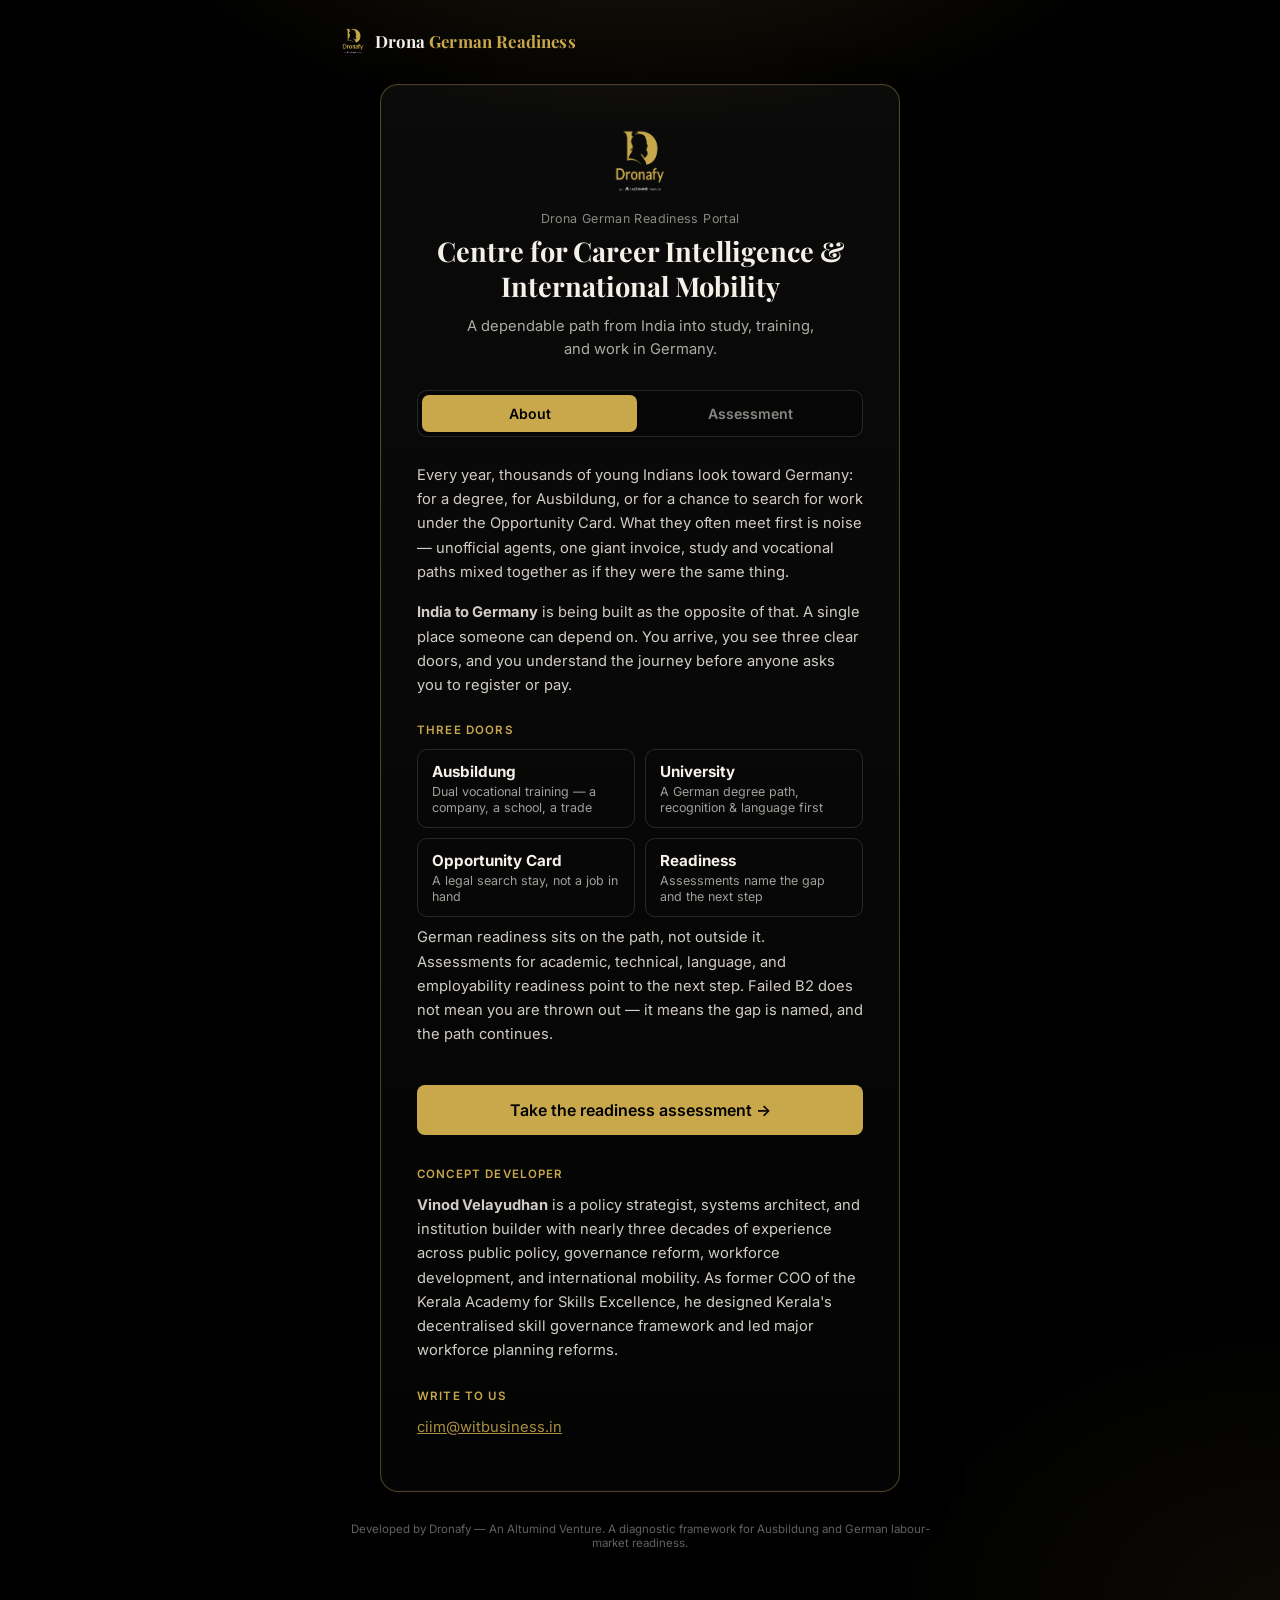
==== commit 36bcff22: "Merge About + Assessment into single home screen with tabs" ====
--- a/index.html
+++ b/index.html
@@ -1,460 +1,1597 @@
 <!DOCTYPE html>
 <html lang="en">
 <head>
-    <meta charset="utf-8">
-    <meta name="viewport" content="width=device-width, initial-scale=1">
-    <title>Centre for Career Intelligence and International Mobility · India to Germany</title>
-    <meta name="description" content="A dependable path from India into study, training, and work in Germany">
-    <meta name="theme-color" content="#0d6b38">
-    <link rel="canonical" href="https://sunnygeorge1202-eng.github.io/drona-german-readiness/">
-    <meta property="og:type" content="website">
-    <meta property="og:url" content="https://sunnygeorge1202-eng.github.io/drona-german-readiness/">
-    <meta property="og:title" content="Centre for Career Intelligence and International Mobility · India to Germany">
-    <meta property="og:description" content="A dependable path from India into study, training, and work in Germany">
-    <meta property="og:image" content="https://sunnygeorge1202-eng.github.io/drona-german-readiness/assets/og.png">
-    <meta property="og:image:width" content="1200">
-    <meta property="og:image:height" content="630">
-    <meta property="og:image:type" content="image/png">
-    <meta property="og:image:alt" content="Centre for Career Intelligence and International Mobility">
-    <meta name="twitter:card" content="summary_large_image">
-    <meta name="twitter:title" content="Centre for Career Intelligence and International Mobility · India to Germany">
-    <meta name="twitter:description" content="A dependable path from India into study, training, and work in Germany">
-    <meta name="twitter:image" content="https://sunnygeorge1202-eng.github.io/drona-german-readiness/assets/og.png">
-    <meta name="twitter:image:alt" content="Centre for Career Intelligence and International Mobility">
-    <link rel="icon" href="data:image/svg+xml,%3Csvg xmlns='http://www.w3.org/2000/svg' viewBox='0 0 64 64'%3E%3Ccircle cx='32' cy='32' r='28' fill='%230d6b38'/%3E%3C/svg%3E" type="image/svg+xml">
-    <link rel="preconnect" href="https://fonts.googleapis.com">
-    <link rel="preconnect" href="https://fonts.gstatic.com" crossorigin>
-    <link href="https://fonts.googleapis.com/css2?family=Inter:wght@400;500;600;700&display=swap" rel="stylesheet">
-    <style>
-        :root {
-            --sage: #cbd2cb;
-            --ink: #262121;
-            --green: #0d6b38;
-            --blue: #175b9c;
-            --orange: #ea763b;
-            --red: #cb3127;
-            --gold: #b0a333;
-            --sans: "Inter", system-ui, -apple-system, sans-serif;
-        }
-
-        *,
-        *::before,
-        *::after { box-sizing: border-box; }
-
-        html {
-            scroll-behavior: smooth;
-            scroll-padding-top: 4rem;
-        }
-
-        body {
-            margin: 0;
-            min-height: 100vh;
-            background: var(--sage);
-            color: var(--ink);
-            font-family: var(--sans);
-            font-size: 1.05rem;
-            line-height: 1.55;
-        }
-
-        body.nav-open { overflow: hidden; }
-
-        .skip {
-            position: absolute;
-            left: -999px;
-            top: 0;
-            background: var(--green);
-            color: #fff;
-            padding: 0.5rem 0.8rem;
-            z-index: 80;
-        }
-
-        .skip:focus { left: 1rem; top: 0.6rem; }
-
-        .sr-only {
-            position: absolute;
-            width: 1px;
-            height: 1px;
-            overflow: hidden;
-            clip: rect(0, 0, 0, 0);
-        }
-
-        .mast {
-            position: sticky;
-            top: 0;
-            z-index: 40;
-            width: 100%;
-            display: flex;
-            align-items: center;
-            justify-content: space-between;
-            gap: 1rem;
-            padding: 1rem 1.5rem;
-            background: rgba(203, 210, 203, 0.92);
-        }
-
-        .nav-toggle {
-            display: flex;
-            align-items: center;
-            justify-content: center;
-            width: 2rem;
-            height: 2rem;
-            padding: 0;
-            border: 0;
-            background: none;
-            cursor: pointer;
-        }
-
-        .nav-toggle-bars,
-        .nav-toggle-bars::before,
-        .nav-toggle-bars::after {
-            display: block;
-            width: 1.15rem;
-            height: 2px;
-            background: var(--green);
-        }
-
-        .nav-toggle-bars { position: relative; }
-
-        .nav-toggle-bars::before,
-        .nav-toggle-bars::after {
-            content: "";
-            position: absolute;
-            left: 0;
-        }
-
-        .nav-toggle-bars::before { top: -5px; }
-        .nav-toggle-bars::after { top: 5px; }
-
-        body.nav-open .nav-toggle-bars { background: transparent; }
-        body.nav-open .nav-toggle-bars::before { top: 0; transform: rotate(45deg); }
-        body.nav-open .nav-toggle-bars::after { top: 0; transform: rotate(-45deg); }
-
-        .mark {
-            color: var(--green);
-            text-decoration: none;
-            font-weight: 500;
-            font-size: 0.95rem;
-        }
-
-        .site-nav {
-            position: fixed;
-            inset: 0;
-            z-index: 30;
-            display: flex;
-            align-items: center;
-            background: var(--sage);
-            padding: 5rem 1.5rem 2rem;
-        }
-
-        .site-nav[hidden] { display: none; }
-
-        .site-nav ul {
-            list-style: none;
-            margin: 0;
-            padding: 0;
-            width: min(52rem, 100%);
-        }
-
-        .site-nav a {
-            display: inline-block;
-            padding: 0.35rem 0;
-            color: var(--green);
-            text-decoration: none;
-            font-size: clamp(2.2rem, 7vw, 4.2rem);
-            font-weight: 500;
-            line-height: 1.15;
-        }
-
-        .site-nav a:hover,
-        .site-nav a[aria-current="true"] { color: var(--gold); }
-
-        .page {
-            width: min(72rem, calc(100% - 3rem));
-            margin: 0 auto;
-            padding: 1.5rem 0 4rem;
-        }
-
-        .layout {
-            display: grid;
-            grid-template-columns: minmax(11.5rem, 0.36fr) minmax(0, 0.64fr);
-            gap: 2.2rem 2.8rem;
-            align-items: start;
-        }
-
-        .rail { padding-top: 0.4rem; }
-
-        @media (min-width: 641px) {
-            .rail {
-                position: sticky;
-                top: 4.2rem;
-            }
-        }
-
-        .kicker {
-            margin: 0 0 0.65rem;
-            font-size: 0.68rem;
-            font-weight: 500;
-            letter-spacing: 0.02em;
-        }
-
-        .kicker-orange,
-        .rail-orange .kicker { color: var(--orange); }
-        .rail-blue .kicker { color: var(--blue); }
-        .rail-red .kicker { color: var(--red); }
-        .rail-gold .kicker { color: var(--gold); }
-
-        .rail-lead {
-            margin: 0.15rem 0 0;
-            font-size: 0.95rem;
-            color: var(--ink);
-        }
-
-        .rail-block {
-            padding-top: 1.4rem;
-            margin-top: 0.4rem;
-            border-top: 3px solid currentColor;
-        }
-
-        .rail-orange { color: var(--orange); }
-        .rail-blue { color: var(--blue); }
-        .rail-red { color: var(--red); }
-        .rail-gold { color: var(--gold); }
-
-        .rail-block ul {
-            list-style: none;
-            margin: 0;
-            padding: 0;
-        }
-
-        .rail-block li + li { margin-top: 0.2rem; }
-
-        .rail-block a {
-            color: var(--ink);
-            text-decoration: none;
-            font-weight: 500;
-            font-size: 0.98rem;
-        }
-
-        .rail-block a span { color: inherit; margin-right: 0.25rem; }
-        .rail-blue a span { color: var(--blue); }
-        .rail-red a span { color: var(--red); }
-        .rail-gold a span { color: var(--gold); }
-
-        .rail-block a:hover { color: var(--green); }
-
-        .copy { font-size: clamp(1.15rem, 2vw, 1.55rem); line-height: 1.45; }
-
-        .copy-kicker {
-            padding-bottom: 0.55rem;
-            margin-bottom: 1.1rem;
-            border-bottom: 3px solid var(--orange);
-            width: min(11rem, 40%);
-        }
-
-        .copy section + section { margin-top: 1.6rem; }
-
-        .copy p { margin: 0 0 1.15rem; }
-        .copy p:last-child { margin-bottom: 0; }
-
-        .copy a { color: var(--green); }
-
-        .name {
-            color: var(--green);
-            font-weight: 700;
-        }
-
-        .contact-heading {
-            margin: 2rem 0 0.55rem;
-            color: var(--green);
-            font-size: clamp(1.35rem, 2.2vw, 1.85rem);
-            font-weight: 700;
-            line-height: 1.2;
-        }
-
-        .contact-mail {
-            font-size: clamp(1.15rem, 2vw, 1.45rem);
-            font-weight: 600;
-            text-decoration: underline;
-            text-underline-offset: 4px;
-        }
-
-        .colophon {
-            margin-top: 3.5rem;
-            max-width: 22rem;
-        }
-
-        .colophon p {
-            margin: 0;
-            font-size: 0.72rem;
-            color: var(--blue);
-        }
-
-        @media (max-width: 640px) {
-            .page { width: calc(100% - 2.2rem); }
-            .layout {
-                grid-template-columns: 1fr;
-                gap: 2.4rem;
-            }
-            .copy { order: -1; font-size: 1.2rem; }
-            .mast { padding: 0.9rem 1.1rem; }
-        }
-    </style>
+<meta charset="UTF-8">
+<meta name="viewport" content="width=device-width, initial-scale=1.0">
+<title>Drona German Readiness Assessment</title>
+<link rel="preconnect" href="https://fonts.googleapis.com">
+<link href="https://fonts.googleapis.com/css2?family=Playfair+Display:wght@600;700&family=Inter:wght@400;500;600;700&display=swap" rel="stylesheet">
+<style>
+  :root{
+    --green:#0A0A0A;
+    --green-deep:#000000;
+    --cream:#F5F0E8;
+    --gold:#C9A84C;
+    --gold-soft: rgba(201,168,76,0.18);
+    --line: rgba(245,240,232,0.14);
+    --danger:#C4674A;
+    --ok:#6FA37A;
+  }
+  *{box-sizing:border-box;}
+  html,body{margin:0;padding:0;}
+  body{
+    background: var(--green);
+    color: var(--cream);
+    font-family: 'Inter', sans-serif;
+    min-height:100vh;
+    -webkit-font-smoothing:antialiased;
+  }
+  h1,h2,h3, .display{
+    font-family:'Playfair Display', serif;
+    font-weight:700;
+    margin:0;
+  }
+  .wrap{
+    max-width: 640px;
+    margin: 0 auto;
+    padding: 28px 20px 60px;
+    min-height:100vh;
+    display:flex;
+    flex-direction:column;
+  }
+  a{color:inherit;}
+
+  /* ---------- Top bar ---------- */
+  .topbar{
+    display:flex; align-items:center; justify-content:space-between;
+    margin-bottom: 30px;
+  }
+  .brand{
+    font-family:'Playfair Display', serif;
+    font-weight:700;
+    font-size: 1.05rem;
+    letter-spacing: 0.01em;
+    display:flex;
+    align-items:center;
+    gap:9px;
+  }
+  .brand .gold{ color: var(--gold); }
+  .topbar-logo{ width: 26px; height:26px; object-fit:contain; }
+  .expiry-pill{
+    font-size: 0.72rem;
+    color: var(--cream);
+    opacity: 0.65;
+    border: 1px solid var(--line);
+    padding: 4px 10px;
+    border-radius: 20px;
+  }
+  .expiry-pill.warn{ color: var(--danger); border-color: rgba(196,103,74,0.5); opacity:1; }
+
+  /* ---------- Screens ---------- */
+  .screen{ display:none; flex:1; flex-direction:column; }
+  .screen.active{ display:flex; }
+
+  /* Login / Landing — classy dark portal */
+  body.on-landing{
+    background:
+      radial-gradient(ellipse 900px 500px at 50% -10%, rgba(201,168,76,0.16), transparent 60%),
+      radial-gradient(ellipse 700px 500px at 100% 100%, rgba(201,168,76,0.06), transparent 60%),
+      var(--green-deep);
+  }
+  #screen-home{ justify-content:center; align-items:center; text-align:center; flex:1; }
+  .login-card{
+    width:100%; max-width: 440px;
+    border: 1px solid rgba(201,168,76,0.35);
+    border-radius: 18px;
+    padding: 44px 36px 36px;
+    background: linear-gradient(180deg, rgba(245,240,232,0.045), rgba(245,240,232,0.015));
+    box-shadow: 0 30px 60px -25px rgba(0,0,0,0.6), 0 0 0 1px rgba(245,240,232,0.03) inset;
+    text-align:left;
+  }
+  .login-card.home-card{ max-width: 520px; }
+  .login-mark-logo{ display:block; width: 64px; height:64px; object-fit:contain; margin: 0 auto 18px; }
+  .login-eyebrow{ text-align:center; font-size:0.78rem; opacity:0.55; margin-bottom: 8px; letter-spacing: 0.03em; }
+  #screen-home h1{ font-size: 1.7rem; line-height:1.3; margin-bottom: 10px; text-align:center; }
+  #screen-home p.lede{ font-size:0.92rem; line-height:1.6; opacity:0.7; text-align:center; margin: 0 auto 28px; max-width: 40ch; }
+
+  .home-tabs{
+    display:flex; gap:6px; background: rgba(0,0,0,0.25); border: 1px solid var(--line);
+    border-radius: 10px; padding: 4px; margin-bottom: 26px;
+  }
+  .tab-btn{
+    flex:1; background:none; border:none; color: var(--cream); opacity:0.55;
+    font-family:'Inter',sans-serif; font-weight:600; font-size:0.88rem;
+    padding: 10px 12px; border-radius: 7px; cursor:pointer; transition: all 0.15s ease;
+  }
+  .tab-btn:hover{ opacity:0.8; }
+  .tab-btn.active{ background: var(--gold); color: var(--green-deep); opacity:1; }
+
+  .tab-panel{ display:none; }
+  .tab-panel.active{ display:block; animation: fadein 0.25s ease; }
+  @keyframes fadein{ from{ opacity:0; transform: translateY(4px); } to{ opacity:1; transform:none; } }
+
+  .about-p{ font-size:0.92rem; line-height:1.65; opacity:0.85; margin: 0 0 16px; }
+  .about-p strong{ color: var(--cream); opacity:1; }
+  .about-section-title{
+    font-size:0.72rem; text-transform:uppercase; letter-spacing:0.1em; color: var(--gold);
+    margin: 26px 0 12px; font-weight:600;
+  }
+  .about-cta{ margin: 22px 0 6px; }
+  .about-link{ color: var(--gold); text-decoration:underline; }
+
+  .divider{ height:1px; background: linear-gradient(90deg, transparent, rgba(201,168,76,0.4), transparent); margin: 26px 0 24px; }
+  .dim-list{ display:grid; grid-template-columns: 1fr 1fr; gap:10px; margin-bottom: 8px; }
+  .dim-chip{ border:1px solid var(--line); border-radius:10px; padding: 12px 14px; font-size:0.85rem; }
+  .dim-chip b{ display:block; font-size:0.95rem; margin-bottom:2px; }
+  .dim-chip span{ opacity:0.65; font-size:0.78rem; }
+
+  .field-group{ margin-bottom: 16px; }
+  label.field-label{ display:block; font-size:0.78rem; opacity:0.6; margin-bottom:7px; letter-spacing:0.01em; }
+  input[type=text], input[type=email]{
+    width:100%; background: rgba(0,0,0,0.2); border: 1px solid rgba(245,240,232,0.16);
+    border-radius: 9px; color: var(--cream); padding: 14px 15px; font-size: 0.98rem; font-family:'Inter',sans-serif;
+  }
+  input::placeholder{ color: rgba(245,240,232,0.35); }
+  input:focus{ outline:none; border-color: var(--gold); box-shadow: 0 0 0 3px rgba(201,168,76,0.15); }
+  .login-foot-note{ text-align:center; font-size:0.72rem; opacity:0.45; margin-top:22px; line-height:1.5; }
+
+  .instructions-block{ margin-bottom: 4px; }
+  .instructions-title{ font-size:0.78rem; opacity:0.6; margin-bottom: 12px; letter-spacing:0.01em; }
+  .instructions-list{ list-style:none; margin:0; padding:0; display:flex; flex-direction:column; gap:11px; }
+  .instructions-list li{ font-size: 0.85rem; line-height: 1.55; opacity: 0.8; padding-left: 18px; position:relative; }
+  .instructions-list li::before{ content:""; position:absolute; left:0; top:8px; width:5px; height:5px; border-radius:50%; background: var(--gold); }
+  .instructions-list li b{ color: var(--cream); opacity:1; font-weight:600; }
+
+  .btn{
+    display:inline-flex; align-items:center; justify-content:center;
+    background: var(--gold); color: var(--green-deep); border:none; border-radius: 8px;
+    padding: 15px 22px; font-family:'Inter',sans-serif; font-weight:600; font-size:1rem;
+    cursor:pointer; width:100%; transition: transform 0.15s ease, background 0.15s ease;
+  }
+  .btn:hover{ background:#DDB95C; }
+  .btn:active{ transform: scale(0.98); }
+  .btn.ghost{ background: transparent; color: var(--cream); border: 1px solid var(--line); }
+  .btn.ghost:hover{ background: rgba(245,240,232,0.06); }
+  .btn:disabled{ opacity:0.4; cursor:not-allowed; }
+
+  .link-row{ text-align:center; margin-top:14px; font-size:0.85rem; opacity:0.7; }
+  .link-row button.linklike{
+    background:none; border:none; color: var(--gold); font-size:0.85rem;
+    cursor:pointer; text-decoration: underline; padding:0; font-family:'Inter',sans-serif;
+  }
+
+  /* ---------- Grid Hub (question map) ---------- */
+  #screen-hub{ justify-content:flex-start; }
+  .hub-head{ margin-bottom: 22px; }
+  .hub-head h2{ font-size: 1.4rem; margin-bottom: 6px; }
+  .hub-head p{ font-size:0.85rem; opacity:0.65; margin:0; }
+  .hub-progress-shell{ height:6px; background: rgba(245,240,232,0.1); border-radius:4px; overflow:hidden; margin: 14px 0 6px; }
+  .hub-progress-fill{ height:100%; background: var(--gold); transition: width 0.4s ease; }
+  .hub-progress-label{ font-size:0.75rem; opacity:0.55; margin-bottom:24px; }
+
+  .hub-dim-block{ margin-bottom: 26px; }
+  .hub-dim-head{ display:flex; justify-content:space-between; align-items:baseline; margin-bottom:4px; }
+  .hub-dim-head b{ font-size:0.98rem; }
+  .hub-dim-head span{ font-size:0.78rem; opacity:0.55; }
+  .hub-dim-desc{ font-size:0.78rem; opacity:0.55; margin-bottom:12px; line-height:1.5; }
+  .hub-cell-grid{ display:grid; grid-template-columns: repeat(auto-fill, minmax(42px, 1fr)); gap: 8px; }
+  .hub-cell{
+    aspect-ratio: 1;
+    border-radius: 8px;
+    border: 1px solid var(--line);
+    display:flex; align-items:center; justify-content:center;
+    font-size:0.8rem; font-weight:600;
+    cursor:pointer;
+    background: rgba(245,240,232,0.04);
+    transition: border-color 0.15s ease, transform 0.1s ease;
+  }
+  .hub-cell:hover{ border-color: var(--gold); transform: translateY(-1px); }
+  .hub-cell.done{
+    background: rgba(201,168,76,0.18); border-color: var(--gold); color: var(--gold);
+    cursor: default;
+  }
+  .hub-cell.done:hover{ transform:none; }
+
+  .hub-legend{ display:flex; gap:18px; font-size:0.72rem; opacity:0.6; margin: 8px 0 28px; flex-wrap:wrap; }
+  .hub-legend .dot{ display:inline-block; width:8px; height:8px; border-radius:2px; margin-right:5px; vertical-align:middle; }
+  .hub-legend .dot.done{ background: var(--gold); }
+  .hub-legend .dot.upcoming{ background:transparent; border:1px solid var(--line); }
+
+  .hub-cta-note{ font-size:0.82rem; opacity:0.6; text-align:center; margin-bottom:12px; }
+
+  /* ---------- Question screen ---------- */
+  #screen-question{ justify-content:flex-start; padding-top: 6px;}
+  .q-meta-row{ display:flex; align-items:center; justify-content:space-between; margin-bottom: 10px; }
+  .q-meta{ font-size:0.78rem; opacity:0.55; }
+  .q-timer{
+    display:flex; align-items:center; gap:7px; font-family:'Playfair Display', serif; font-size: 0.95rem;
+    color: var(--gold); background: rgba(201,168,76,0.08); border: 1px solid rgba(201,168,76,0.3);
+    padding: 4px 11px 4px 9px; border-radius: 20px; font-variant-numeric: tabular-nums;
+  }
+  .timer-dot{ width:6px; height:6px; border-radius:50%; background: var(--gold); animation: pulse 1.6s ease-in-out infinite; }
+  @keyframes pulse{ 0%,100%{ opacity:1; } 50%{ opacity:0.35; } }
+
+  .back-to-hub{
+    background:none; border:none; color: var(--cream); opacity:0.55; font-size:0.78rem;
+    cursor:pointer; padding:0; margin-bottom:14px; text-align:left; font-family:'Inter',sans-serif;
+    text-decoration:underline;
+  }
+
+  .q-stimulus{
+    background: rgba(245,240,232,0.05); border-left: 3px solid var(--gold); padding: 14px 16px;
+    border-radius: 6px; font-size:0.92rem; line-height:1.55; margin-bottom: 20px; opacity: 0.92;
+  }
+  .q-prompt{ font-size: 1.2rem; line-height:1.45; margin-bottom: 22px; font-weight:500; }
+  .options{ display:flex; flex-direction:column; gap:10px; margin-bottom: 20px;}
+  .option{
+    text-align:left; background: rgba(245,240,232,0.04); border: 1px solid var(--line); border-radius: 10px;
+    padding: 14px 16px; font-size: 0.98rem; color: var(--cream); cursor:pointer; font-family:'Inter',sans-serif;
+    line-height:1.4; transition: border-color 0.15s ease, background 0.15s ease;
+  }
+  .option:hover{ border-color: var(--gold); background: rgba(201,168,76,0.08); }
+  .option.picked{ border-color: var(--gold); background: rgba(201,168,76,0.06); }
+  .option.selected{ border-color: var(--gold); background: var(--gold-soft); }
+  .option.selected.locked{ pointer-events:none; }
+  .option .opt-letter{ display:inline-block; width: 20px; opacity:0.5; font-size:0.85rem; }
+
+  .likert-row{ display:flex; gap:8px; margin-bottom:20px; }
+  .likert-opt{
+    flex:1; text-align:center; padding: 14px 4px 10px; border: 1px solid var(--line); border-radius: 10px;
+    cursor:pointer; font-size: 0.72rem; line-height:1.3; background: rgba(245,240,232,0.04);
+  }
+  .likert-opt .num{ display:block; font-family:'Playfair Display', serif; font-size:1.3rem; margin-bottom:4px; }
+  .likert-opt:hover{ border-color: var(--gold); }
+  .likert-opt.picked{ border-color: var(--gold); background: rgba(201,168,76,0.06); }
+  .likert-opt.selected{ border-color: var(--gold); background: var(--gold-soft); }
+
+  #submitAnswerBtn{ margin-bottom: 10px; }
+  #submitAnswerBtn:disabled{ opacity:0.35; }
+  .locked-note{ font-size:0.75rem; opacity:0.5; text-align:center; margin-top: 6px; }
+
+  .banner{
+    border:1px solid var(--gold); background: var(--gold-soft); border-radius: 10px;
+    padding: 14px 16px; font-size: 0.85rem; margin-bottom: 20px; line-height:1.5;
+  }
+
+  /* ---------- Results ---------- */
+  #screen-results{ justify-content:flex-start; }
+  .band-card{
+    text-align:center; padding: 34px 20px 30px; border: 1px solid var(--gold); border-radius: 14px;
+    background: linear-gradient(180deg, rgba(201,168,76,0.12), rgba(201,168,76,0.02)); margin-bottom: 26px;
+  }
+  .band-name{ font-family:'Playfair Display', serif; font-weight:700; font-size: 1.9rem; color: var(--gold); margin-bottom: 6px; }
+  .band-score{ font-size:0.95rem; opacity:0.75; }
+  .flag-note{
+    margin-top:14px; font-size:0.8rem; color: var(--danger); background: rgba(196,103,74,0.12);
+    border: 1px solid rgba(196,103,74,0.4); border-radius: 8px; padding: 10px 12px; text-align:left; line-height:1.5;
+  }
+
+  .heatmap{ margin-bottom: 8px; }
+  .heat-row{ margin-bottom: 16px; }
+  .heat-row-label{ display:flex; justify-content:space-between; font-size:0.85rem; opacity:0.8; margin-bottom:7px; }
+  .heat-row-label b{ font-weight:600; }
+  .heat-row-pct{ font-family:'Playfair Display', serif; color: var(--gold); font-weight:700; }
+  .heat-row-cells{ display:flex; gap:4px; }
+  .heat-cell{ flex:1; min-width:8px; height:26px; border-radius:5px; cursor:pointer; transition: transform 0.15s ease, outline 0.15s ease; }
+  .heat-cell:hover{ transform: scaleY(1.18); outline: 2px solid rgba(245,240,232,0.4); }
+  .heat-hint{ font-size:0.7rem; opacity:0.45; margin: 6px 0 14px; text-align:center; }
+  .heat-legend{ display:flex; align-items:center; gap:10px; font-size:0.7rem; opacity:0.55; margin-top:14px; margin-bottom:24px; }
+  .heat-legend-bar{ flex:1; max-width:140px; height:6px; border-radius:4px; background: linear-gradient(90deg, hsl(6,60%,38%), hsl(45,65%,58%)); }
+
+  .dcard-grid{ display:grid; grid-template-columns: 1fr 1fr; gap:12px; margin-bottom: 26px; }
+  .dcard{
+    border:1px solid var(--line); border-radius:14px; padding:18px 10px 14px;
+    text-align:center; background: rgba(245,240,232,0.03);
+  }
+  .dcard-name{ font-size:0.8rem; margin-top:8px; font-weight:600; line-height:1.3; }
+  .dcard-frac{ font-size:0.72rem; opacity:0.55; margin-top:3px; }
+
+  .stat-row{ display:flex; gap:10px; margin-bottom: 26px; }
+  .stat-tile{
+    flex:1; text-align:center; border:1px solid var(--line); border-radius:12px;
+    padding: 15px 6px; background: rgba(245,240,232,0.03);
+  }
+  .stat-value{ font-family:'Playfair Display', serif; font-size:1.25rem; color: var(--gold); font-weight:700; }
+  .stat-label{ font-size:0.66rem; opacity:0.55; margin-top:5px; line-height:1.3; }
+
+  .dim-bars{ margin-bottom: 30px; }
+  .dim-bar-row{ margin-bottom: 16px; }
+  .dim-bar-label{ display:flex; justify-content:space-between; font-size:0.85rem; margin-bottom:6px; }
+  .dim-bar-label b{ font-weight:600; }
+  .dim-bar-shell{ height:8px; background: rgba(245,240,232,0.08); border-radius:4px; overflow:hidden; }
+  .dim-bar-fill{ height:100%; background: var(--gold); border-radius:4px; }
+  .dim-bar-fill.low{ background: var(--danger); }
+  .dim-narrative{ font-size:0.78rem; opacity:0.65; margin-top:6px; line-height:1.5; }
+
+  .clusters{ margin-bottom:30px; }
+  .cluster-row{
+    display:flex; justify-content:space-between; align-items:center; padding: 12px 14px;
+    border: 1px solid var(--line); border-radius: 10px; margin-bottom: 8px; font-size:0.9rem;
+  }
+  .cluster-fit{ color: var(--gold); font-weight:600; font-family:'Playfair Display', serif; }
+
+  .section-title{ font-size:0.78rem; opacity:0.55; margin-bottom: 12px; letter-spacing: 0.01em; }
+
+  footer.foot{ text-align:center; font-size:0.72rem; opacity:0.4; margin-top: 30px; }
+
+  /* ---------- Modal (item detail drill-down) ---------- */
+  .modal-overlay{
+    display:none; position:fixed; inset:0; background: rgba(0,0,0,0.82); backdrop-filter: blur(3px);
+    z-index: 50; align-items:flex-start; justify-content:center; padding: 40px 16px; overflow-y:auto;
+  }
+  .modal-overlay.active{ display:flex; }
+  .modal-panel{
+    width:100%; max-width: 460px; background: var(--green); border: 1px solid rgba(201,168,76,0.35);
+    border-radius: 16px; padding: 26px 24px 24px; box-shadow: 0 30px 60px -20px rgba(0,0,0,0.6);
+  }
+  .modal-head{ display:flex; justify-content:space-between; align-items:flex-start; margin-bottom:14px; gap:10px; }
+  .modal-title{ font-family:'Playfair Display', serif; font-weight:700; font-size:1.1rem; }
+  .modal-close{ background:none; border:none; color: var(--cream); opacity:0.6; font-size:1rem; cursor:pointer; padding:4px; flex-shrink:0; }
+  .modal-close:hover{ opacity:1; }
+  .detail-meta{ font-size:0.75rem; opacity:0.55; margin-bottom:14px; }
+  .detail-prompt{ font-size:0.95rem; line-height:1.5; margin-bottom:16px; }
+  .detail-row{
+    display:flex; justify-content:space-between; padding:9px 0; border-top:1px solid var(--line); font-size:0.85rem;
+  }
+  .detail-row b{ font-weight:600; }
+  .detail-answer-box{
+    background: rgba(245,240,232,0.05); border-radius:8px; padding:12px 14px; margin: 4px 0 4px; font-size:0.88rem; line-height:1.5;
+  }
+  .detail-answer-box.correct{ border-left:3px solid var(--ok); }
+  .detail-answer-box.incorrect{ border-left:3px solid var(--danger); }
+
+  @media (prefers-reduced-motion: reduce){ *{ transition:none !important; } }
+</style>
 </head>
-<body class="page-home">
-    <a class="skip" href="#content">Skip to content</a>
-    <header class="mast">
-        <button class="nav-toggle" type="button" aria-expanded="false" aria-controls="site-nav">
-            <span class="sr-only">Menu</span>
-            <span class="nav-toggle-bars" aria-hidden="true"></span>
-        </button>
-        <a class="mark" href="#developer">Centre for Career Intelligence</a>
-    </header>
-    <nav id="site-nav" class="site-nav" hidden>
-        <ul>
-            <li><a href="#developer">Concept developer</a></li>
-            <li><a href="#programme">India to Germany</a></li>
-            <li><a href="#doors">Three doors</a></li>
-            <li><a href="#journey">The journey</a></li>
-            <li><a href="assessment/">Take the assessment</a></li>
-            <li><a href="#contact">Write to us</a></li>
-        </ul>
-    </nav>
-    <div class="page">
-        <main id="content">
-            <div class="layout">
-                <aside class="rail">
-                    <div class="rail-block rail-orange">
-                        <p class="kicker">The programme</p>
-                        <p class="rail-lead">A dependable path from India into study, training, and work in Germany</p>
-                    </div>
-
-                    <div class="rail-block rail-blue" id="doors-index">
-                        <p class="kicker">Three doors</p>
-                        <ul>
-                            <li><a href="#doors"><span>→</span> Ausbildung</a></li>
-                            <li><a href="#doors-university"><span>→</span> University</a></li>
-                            <li><a href="#doors-card"><span>→</span> Opportunity Card</a></li>
-                        </ul>
-                    </div>
-
-                    <div class="rail-block rail-red">
-                        <p class="kicker">The journey</p>
-                        <ul>
-                            <li><a href="#journey"><span>→</span> Arrive</a></li>
-                            <li><a href="#journey"><span>→</span> Choose</a></li>
-                            <li><a href="#journey"><span>→</span> Prepare</a></li>
-                            <li><a href="#journey"><span>→</span> Apply</a></li>
-                            <li><a href="#journey"><span>→</span> Arrive again</a></li>
-                        </ul>
-                    </div>
-
-                    <div class="rail-block rail-gold" id="assessment-index">
-                        <p class="kicker">Readiness assessment</p>
-                        <ul>
-                            <li><a href="assessment/"><span>→</span> Take the assessment</a></li>
-                        </ul>
-                    </div>
-
-                    <div class="rail-block rail-gold">
-                        <p class="kicker">Write to us</p>
-                        <ul>
-                            <li><a href="mailto:ciim@witbusiness.in"><span>→</span> ciim@witbusiness.in</a></li>
-                        </ul>
-                    </div>
-                </aside>
-
-                <div class="copy">
-                    <p class="kicker kicker-orange copy-kicker">Concept developer</p>
-                    <section id="developer">
-                        <p><strong class="name">Vinod Velayudhan</strong> is a policy strategist, systems architect, institution builder and transformational leader with nearly three decades of professional experience spanning public policy, governance reform, institutional transformation, workforce development, higher education, international workforce mobility and global partnerships. Throughout his career, he has specialised in designing integrated systems, governance frameworks and institutional ecosystems that enable governments and public institutions to respond effectively to emerging socio-economic challenges.</p>
-                        <p>As the former Chief Operating Officer of the Kerala Academy for Skills Excellence (KASE), the State Skill Development Mission and Skill Secretariat of the Government of Kerala, Mr. Velayudhan led several transformational initiatives that reshaped the State’s skill development ecosystem. He designed Kerala’s decentralised skill governance framework, established mechanisms for convergence across government departments, developed quality assurance and accreditation systems, strengthened public-private partnerships, and introduced innovative workforce planning models aimed at improving employability and institutional performance.</p>
-                        <p>Over the course of his career, he has conceptualised and led numerous strategic initiatives involving governance reform, workforce planning, investment mobilisation, institutional restructuring, international cooperation, quality assurance systems and public-private partnership models. His work has consistently focused on building institutions and governance mechanisms that remain relevant in rapidly evolving economic and technological environments.</p>
-                        <p>The Job Watch Tower is a natural extension of this philosophy. Conceived as a dynamic labour-market intelligence and workforce-planning framework, the initiative seeks to establish an integrated, technology-enabled system capable of continuously monitoring labour-market trends, emerging occupations, technological disruptions, employer demand and future workforce requirements. The framework is designed to support evidence-based policymaking, strengthen higher-education planning, enhance career guidance, improve employability, and enable government institutions to respond proactively to changing socio-economic realities.</p>
-                    </section>
-
-                    <section id="programme">
-                        <p>Every year, thousands of young Indians look toward Germany: for a degree, for Ausbildung, or for a chance to search for work under the Opportunity Card. What they often meet first is noise. Unofficial agents. One giant invoice. Study and vocational paths mixed together as if they were the same thing. Language treated as a pass-or-fail wall. Official rules scattered across sites that were never written for someone sitting in India at midnight, trying to decide what to do next.</p>
-                        <p><strong class="name">India to Germany</strong> is being built as the opposite of that. A single place someone can depend on. You arrive, you see three clear doors, and you understand the journey before anyone asks you to register or pay. A guided journey home for ambition that already exists. Not a brochure. Not a lead form dressed as advice.</p>
-                    </section>
-
-                    <section id="doors">
-                        <p>You arrive. You see three clear doors. Each door shows its stages, how long it can take, what support sits at each step, and what is free versus paid along the way.</p>
-                        <p id="doors-ausbildung"><strong class="name">Ausbildung</strong> is dual vocational training: a company, a school, a trade. Not a degree dressed up as a job, and not a shortcut around language. Fit the occupation to the person, not to a demand poster. German sits on the path — a missed B1 or B2 names a gap; it does not throw you out. A real training contract and a Berufsschule, not an unofficial “placement”.</p>
-                        <p id="doors-university"><strong class="name">University</strong> is a German degree path. Recognition, language, applications, and the wait — kept cleanly apart from vocational routes. Profile first: direct entry, Studienkolleg, or a different door. A programme, not “Germany” as one university. No admission theatre. No seat, scholarship, or visa sold as a package.</p>
-                        <p id="doors-card"><strong class="name">Opportunity Card</strong> is a legal search stay. Not a job in hand. The Chancenkarte is explained as what it is — and what it is not. Eligibility named as criteria, not as marketing. The application is permission to search, not a work contract. If you cannot fund and finish a search stay, another door may be yours.</p>
-                        <p>No visa promises. A points threshold, a language score, or a consultation is not an approval. Decisions sit with German authorities. Official figures on this path will be cited, dated, and checked.</p>
-                    </section>
-
-                    <section id="journey">
-                        <p>Who are you, and which door is yours? German readiness sits on the path, not outside it. Assessments for academic, technical, language, and employability readiness point to the next step. Failed B2 does not mean you are thrown out. It means the gap is named, and the path continues.</p>
-                        <p>Arrive in one place. Choose Ausbildung, University, or the Opportunity Card. Prepare with assessments that name the next step. Apply with the file for that door only. Arrive again under German rules — received, not dropped.</p>
-                        <p>We will not sell a decision that belongs to a German authority. The Card is a search stay, not a job waiting at the airport. Figures will be dated and checked. The platform is built to live in Europe because the people it serves will live under German rules.</p>
-                        <p id="assessment-cta"><a class="btn" href="assessment/">Take the readiness assessment →</a></p>
-                    </section>
-
-                    <section id="contact">
-                        <p>Tell us who you are and which door you are looking at. A student, a parent, a training partner, or someone you met at an event who wants the map — not a package. We will not treat a message as an application, and we will not reply with a guarantee. If a door is not yours, we would rather say so.</p>
-                        <h2 class="contact-heading">Write to us</h2>
-                        <p><a class="contact-mail" href="mailto:ciim@witbusiness.in">ciim@witbusiness.in</a></p>
-                    </section>
-                </div>
-            </div>
-        </main>
-        <footer class="colophon">
-            <p>© 2026 Centre for Career Intelligence and International Mobility. No visa promises. Official figures, when cited, will be dated and checked.</p>
-        </footer>
+<body>
+
+<div class="wrap">
+  <div class="topbar">
+    <div class="brand"><img src="" id="topbarLogo" class="topbar-logo" alt="Dronafy"> <span class="brand-text">Drona <span class="gold">German Readiness</span></span></div>
+    <div class="expiry-pill" id="expiryPill" style="display:none;"></div>
+  </div>
+
+  <!-- LANDING / LOGIN -->
+  <div class="screen active" id="screen-home">
+    <div class="login-card home-card">
+      <img src="" class="login-mark-logo" id="loginLogo1" alt="Dronafy">
+      <div class="login-eyebrow">Drona German Readiness Portal</div>
+      <h1>Centre for Career Intelligence &amp; International Mobility</h1>
+      <p class="lede">A dependable path from India into study, training, and work in Germany.</p>
+
+      <div class="home-tabs">
+        <button class="tab-btn active" id="tabBtnAbout" data-tab="about">About</button>
+        <button class="tab-btn" id="tabBtnAssessment" data-tab="assessment">Assessment</button>
+      </div>
+
+      <!-- ABOUT TAB -->
+      <div class="tab-panel active" id="tab-about">
+        <p class="about-p">Every year, thousands of young Indians look toward Germany: for a degree, for Ausbildung, or for a chance to search for work under the Opportunity Card. What they often meet first is noise — unofficial agents, one giant invoice, study and vocational paths mixed together as if they were the same thing.</p>
+        <p class="about-p"><strong>India to Germany</strong> is being built as the opposite of that. A single place someone can depend on. You arrive, you see three clear doors, and you understand the journey before anyone asks you to register or pay.</p>
+
+        <div class="about-section-title">Three doors</div>
+        <div class="dim-list">
+          <div class="dim-chip"><b>Ausbildung</b><span>Dual vocational training — a company, a school, a trade</span></div>
+          <div class="dim-chip"><b>University</b><span>A German degree path, recognition &amp; language first</span></div>
+          <div class="dim-chip"><b>Opportunity Card</b><span>A legal search stay, not a job in hand</span></div>
+          <div class="dim-chip"><b>Readiness</b><span>Assessments name the gap and the next step</span></div>
+        </div>
+
+        <p class="about-p">German readiness sits on the path, not outside it. Assessments for academic, technical, language, and employability readiness point to the next step. Failed B2 does not mean you are thrown out — it means the gap is named, and the path continues.</p>
+
+        <button class="btn about-cta" id="aboutCtaBtn">Take the readiness assessment →</button>
+
+        <div class="about-section-title">Concept developer</div>
+        <p class="about-p"><strong>Vinod Velayudhan</strong> is a policy strategist, systems architect, and institution builder with nearly three decades of experience across public policy, governance reform, workforce development, and international mobility. As former COO of the Kerala Academy for Skills Excellence, he designed Kerala's decentralised skill governance framework and led major workforce planning reforms.</p>
+
+        <div class="about-section-title">Write to us</div>
+        <p class="about-p"><a class="about-link" href="mailto:ciim@witbusiness.in">ciim@witbusiness.in</a></p>
+      </div>
+
+      <!-- ASSESSMENT TAB -->
+      <div class="tab-panel" id="tab-assessment">
+        <div class="dim-list">
+          <div class="dim-chip"><b>Academic</b><span>Learning &amp; cognitive foundation</span></div>
+          <div class="dim-chip"><b>Occupational</b><span>Aptitude &amp; trade fit</span></div>
+          <div class="dim-chip"><b>Germany Readiness</b><span>Language, culture, life, law</span></div>
+          <div class="dim-chip"><b>Employability</b><span>Work habits &amp; behaviour</span></div>
+        </div>
+
+        <div class="divider"></div>
+
+        <div class="instructions-block">
+          <div class="instructions-title">Before you begin</div>
+          <ul class="instructions-list">
+            <li><b>Question map.</b> After you begin, you'll see every question laid out in a map. Answer them in any order you like.</li>
+            <li><b>No going back.</b> Once you submit an answer, it's final — you can't return to change it.</li>
+            <li><b>Timed, not rushed.</b> Each question shows a running timer so we can see how long you take — there's no countdown or cutoff.</li>
+            <li><b>Save &amp; resume.</b> Your progress saves after every question. Close the tab any time and resume later with your email — your session stays open for 14 days.</li>
+            <li><b>Length.</b> This sample section takes roughly 12–15 minutes.</li>
+            <li><b>Result.</b> Once every question is answered, you'll see your readiness band and a downloadable report immediately.</li>
+          </ul>
+        </div>
+
+        <div class="divider"></div>
+
+        <div class="field-group">
+          <label class="field-label" for="nameInput">FULL NAME</label>
+          <input type="text" id="nameInput" placeholder="As it should appear on your report" autocomplete="name">
+        </div>
+        <div class="field-group">
+          <label class="field-label" for="emailInput">EMAIL</label>
+          <input type="email" id="emailInput" placeholder="you@example.com" autocomplete="email">
+        </div>
+
+        <button class="btn" id="startBtn">Begin Assessment</button>
+        <div class="link-row">Already started? <button class="linklike" id="resumeLink">Resume with your email</button></div>
+        <div class="login-foot-note">Your progress is saved automatically as you go.<br>Sessions remain open for 14 days.</div>
+      </div>
     </div>
-    <script>
-        (() => {
-            const toggle = document.querySelector('.nav-toggle');
-            const nav = document.querySelector('#site-nav');
-
-            const closeNav = () => {
-                document.body.classList.remove('nav-open');
-                toggle?.setAttribute('aria-expanded', 'false');
-                if (nav) nav.hidden = true;
-            };
-
-            const openNav = () => {
-                document.body.classList.add('nav-open');
-                toggle?.setAttribute('aria-expanded', 'true');
-                if (nav) nav.hidden = false;
-            };
-
-            toggle?.addEventListener('click', () => {
-                if (document.body.classList.contains('nav-open')) closeNav();
-                else openNav();
-            });
-
-            document.addEventListener('keydown', (event) => {
-                if (event.key === 'Escape') closeNav();
-            });
-
-            nav?.querySelectorAll('a').forEach((link) => {
-                link.addEventListener('click', closeNav);
-            });
-
-            const sections = ['developer', 'programme', 'doors', 'journey', 'contact']
-                .map((id) => document.getElementById(id))
-                .filter(Boolean);
-            const navMap = new Map(
-                Array.from(document.querySelectorAll('.site-nav a')).map((a) => [a.getAttribute('href'), a])
-            );
-
-            const markCurrent = () => {
-                const y = window.scrollY + 80;
-                let current = 'developer';
-                sections.forEach((section) => {
-                    if (section.offsetTop <= y) current = section.id;
-                });
-                navMap.forEach((anchor, href) => {
-                    if (href === `#${current}`) anchor.setAttribute('aria-current', 'true');
-                    else anchor.removeAttribute('aria-current');
-                });
-            };
-
-            markCurrent();
-            window.addEventListener('scroll', markCurrent, { passive: true });
-        })();
-    </script>
+  </div>
+
+  <!-- RESUME ENTRY -->
+  <div class="screen" id="screen-resume">
+    <div class="login-card">
+      <img src="" class="login-mark-logo" id="loginLogo2" alt="Dronafy">
+      <div class="login-eyebrow">Drona German Readiness Portal</div>
+      <h1 style="font-size:1.4rem;">Resume your assessment</h1>
+      <p class="lede">Enter the email you used when you started. If your session is still active, we'll take you back to your question map.</p>
+      <div class="field-group">
+        <label class="field-label" for="resumeEmailInput">EMAIL</label>
+        <input type="email" id="resumeEmailInput" placeholder="you@example.com">
+      </div>
+      <button class="btn" id="resumeSubmitBtn">Find my session</button>
+      <div class="link-row"><button class="linklike" id="backToLandingBtn">Back</button></div>
+      <div id="resumeError" style="color:var(--danger); font-size:0.85rem; margin-top:14px; display:none;"></div>
+    </div>
+  </div>
+
+  <!-- GRID HUB (question map) -->
+  <div class="screen" id="screen-hub">
+    <div class="hub-head">
+      <h2>Your Question Map</h2>
+      <p>Click any question to answer it. Answered questions are locked and shown in gold.</p>
+      <div class="hub-progress-shell"><div class="hub-progress-fill" id="hubProgressFill" style="width:0%;"></div></div>
+      <div class="hub-progress-label" id="hubProgressLabel">0 of 26 answered</div>
+    </div>
+    <div id="hubGrid"></div>
+    <div class="hub-legend">
+      <span><i class="dot done"></i> Answered</span>
+      <span><i class="dot upcoming"></i> Not yet answered</span>
+    </div>
+    <div class="hub-cta-note" id="hubCtaNote">Answer every question to unlock your result.</div>
+    <button class="btn" id="viewResultsBtn" disabled>View My Results</button>
+  </div>
+
+  <!-- QUESTION -->
+  <div class="screen" id="screen-question">
+    <button class="back-to-hub" id="backToHubBtn">← Back to question map</button>
+    <div class="q-meta-row">
+      <div class="q-meta" id="qMeta">Academic Readiness — Learning Ability</div>
+      <div class="q-timer" id="qTimer"><span class="timer-dot"></span>00:00</div>
+    </div>
+    <div class="q-stimulus" id="qStimulus" style="display:none;"></div>
+    <div class="q-prompt" id="qPrompt"></div>
+    <div class="options" id="qOptions"></div>
+    <div class="likert-row" id="qLikert" style="display:none;"></div>
+    <button class="btn" id="submitAnswerBtn" disabled>Submit Answer</button>
+    <div class="locked-note">Once submitted, an answer is final — there's no going back.</div>
+  </div>
+
+  <!-- RESULTS -->
+  <div class="screen" id="screen-results">
+    <div class="section-title">Your result</div>
+    <div class="band-card">
+      <div class="band-name" id="bandName">Ready with Support</div>
+      <div class="band-score" id="bandScore">73 / 100</div>
+      <div class="flag-note" id="flagNote" style="display:none;"></div>
+    </div>
+
+    <div class="section-title">By dimension — click any cell for detail</div>
+    <div class="radar-wrap" id="heatmapWrap"></div>
+    <div class="heat-hint">Tap or click a colored cell to see that question's detail</div>
+
+    <div class="section-title">Trade clusters that fit your profile</div>
+    <div class="clusters" id="clusterList"></div>
+
+    <button class="btn" id="downloadReportBtn">Download Full Report</button>
+    <button class="btn ghost" id="restartBtn" style="margin-top:10px;">Start a new assessment</button>
+  </div>
+
+  <footer class="foot">Developed by Dronafy — An Altumind Venture. A diagnostic framework for Ausbildung and German labour-market readiness.</footer>
+</div>
+
+<!-- ITEM DETAIL MODAL (heatmap drill-down) -->
+<div class="modal-overlay" id="detailModal">
+  <div class="modal-panel">
+    <div class="modal-head">
+      <div>
+        <div class="modal-title" id="detailTitle">Question detail</div>
+        <div class="detail-meta" id="detailMeta">Academic Readiness — Learning Ability</div>
+      </div>
+      <button class="modal-close" id="detailCloseBtn">✕</button>
+    </div>
+    <div class="detail-prompt" id="detailPrompt"></div>
+    <div id="detailAnswerBox"></div>
+    <div class="detail-row"><span>Score</span><b id="detailScore">—</b></div>
+    <div class="detail-row"><span>Time spent</span><b id="detailTime">—</b></div>
+  </div>
+</div>
+
+<script>
+/* =========================================================
+   Drona German Readiness Assessment — Representative Build
+   Navigation model: grid hub. Every question is reachable
+   from the question map in any order; once submitted, an
+   answer is locked. Persistence: localStorage (demo). The
+   production build syncs each answer to Apps Script/Sheets
+   via GET for true cross-device resume.
+   ========================================================= */
+
+const EXPIRY_DAYS = 14;
+
+const LOGO_DATA_URI = "[data-uri]";
+
+const DIMENSIONS = [
+  {
+    id: "academic",
+    name: "Academic Readiness",
+    desc: "A few questions on how you learn, understand new ideas, and study.",
+    estimate: "About 4 minutes",
+    maxScore: 20,
+    items: [
+      {
+        id: "ac1", sub: "Learning Ability", type: "mcq", weight: 2,
+        stimulus: "In German workplaces, the 'Meister' system means a senior craftsperson supervises apprentices and signs off on completed work before it is considered finished. An apprentice cannot mark their own work as complete.",
+        prompt: "An apprentice finishes wiring a panel and believes it's correct. What should they do next?",
+        options: [
+          "Move on to the next task",
+          "Ask the Meister to inspect and sign off",
+          "Ask a fellow apprentice to check it",
+          "Mark it complete and note it in the logbook"
+        ],
+        correct: 1
+      },
+      {
+        id: "ac2", sub: "Learning Ability", type: "mcq", weight: 2,
+        prompt: "A trainee nurse completes a wound dressing. Using the same 'sign-off' principle from before, what should happen before it's considered done?",
+        options: [
+          "The nurse documents it herself",
+          "A supervising Pflegefachkraft reviews it",
+          "The patient confirms it",
+          "Nothing further is needed"
+        ],
+        correct: 1
+      },
+      {
+        id: "ac3", sub: "Cognitive Ability", type: "mcq", weight: 2,
+        prompt: "A training allowance is €950 a month. Rent takes 28% of it. How much remains after rent?",
+        options: ["€612", "€684", "€722", "€850"],
+        correct: 1
+      },
+      {
+        id: "ac4", sub: "Cognitive Ability", type: "mcq", weight: 2,
+        prompt: "What comes next in this sequence: 2, 6, 12, 20, 30, ?",
+        options: ["36", "40", "42", "44"],
+        correct: 2
+      },
+      {
+        id: "ac5", sub: "Academic Foundation", type: "mcq", weight: 2,
+        prompt: "Water boils at a lower temperature at high altitude. Why?",
+        options: [
+          "Air is colder at altitude",
+          "Air pressure is lower, so less energy is needed to boil",
+          "There is less oxygen in the air",
+          "Water is purer at altitude"
+        ],
+        correct: 1
+      },
+      {
+        id: "ac6", sub: "Learning Discipline", type: "mcq", weight: 2,
+        prompt: "You have an exam in one week and are struggling to understand one topic. What is the BEST first step?",
+        options: [
+          "Skip that topic and focus on what you already know",
+          "Ask a teacher or peer to explain it differently",
+          "Re-read the same notes repeatedly until it makes sense",
+          "Wait and hope it's not heavily tested"
+        ],
+        correct: 1
+      },
+      {
+        id: "ac7", sub: "Study Skills", type: "likert", weight: 2,
+        prompt: "After watching a training video once, I can usually summarize its key points.",
+        scale: ["Strongly disagree","Disagree","Neutral","Agree","Strongly agree"]
+      }
+    ]
+  },
+  {
+    id: "occupational",
+    name: "Technical & Occupational Aptitude",
+    desc: "Questions on how you think about mechanical, spatial, and practical problems — and what kind of work environment fits you.",
+    estimate: "About 4 minutes",
+    maxScore: 20,
+    items: [
+      {
+        id: "oc1", sub: "Mechanical Aptitude", type: "mcq", weight: 2,
+        prompt: "Two connected gears: Gear A has 10 teeth and turns clockwise. Gear B has 20 teeth. Which way does Gear B turn, and how does its speed compare to Gear A?",
+        options: [
+          "Clockwise, faster than A",
+          "Counter-clockwise, slower than A",
+          "Clockwise, same speed as A",
+          "Counter-clockwise, faster than A"
+        ],
+        correct: 1
+      },
+      {
+        id: "oc2", sub: "Observation Aptitude", type: "mcq", weight: 2,
+        prompt: "A technician checks two versions of the same wiring diagram, one from last week and one from today. Three connections are labeled differently between the two. What should the technician do first?",
+        options: [
+          "Assume today's version is correct and proceed",
+          "Flag the discrepancy before proceeding",
+          "Use whichever version is more recent without checking",
+          "Ignore it since it's probably a formatting issue"
+        ],
+        correct: 1
+      },
+      {
+        id: "oc3", sub: "Occupational Interest", type: "forced-choice", weight: 3,
+        prompt: "Which would you rather spend a workday doing?",
+        options: [
+          "Fixing a mechanical fault on a factory floor",
+          "Helping a patient understand their care plan"
+        ]
+      },
+      {
+        id: "oc4", sub: "Occupational Interest", type: "forced-choice", weight: 3,
+        prompt: "Which would you rather spend a workday doing?",
+        options: [
+          "Organising schedules and paperwork in an office",
+          "Working outdoors with plants or land"
+        ]
+      },
+      {
+        id: "oc5", sub: "Spatial Aptitude", type: "mcq", weight: 2,
+        prompt: "A flat cross-shaped piece of paper is folded along its lines to form a closed shape. What shape does it form?",
+        options: ["A pyramid", "A cube", "A cylinder", "A cone"],
+        correct: 1
+      }
+    ]
+  },
+  {
+    id: "germany",
+    name: "Germany Readiness",
+    desc: "Questions on German language, culture, daily life, and the legal and financial basics of living in Germany.",
+    estimate: "About 5 minutes",
+    maxScore: 35,
+    items: [
+      {
+        id: "gr1", sub: "Workplace German", type: "mcq", weight: 3,
+        prompt: "You receive this message from your employer: \"Bitte melden Sie sich krank vor 9 Uhr.\" What should you do?",
+        options: [
+          "Come to work by 9am regardless",
+          "Call in sick before 9am",
+          "Send a doctor's note by post",
+          "Nothing — this is just a reminder"
+        ],
+        correct: 1
+      },
+      {
+        id: "gr2", sub: "Cultural Readiness", type: "mcq", weight: 3,
+        prompt: "Your German colleague tells you directly that your work has an error, without softening the message. Your first reaction is closest to:",
+        options: [
+          "They are being rude to me",
+          "This is direct, task-focused feedback — normal here",
+          "I should stop asking them for help",
+          "I should report this to a supervisor"
+        ],
+        correct: 1
+      },
+      {
+        id: "gr3", sub: "Workplace Readiness", type: "mcq", weight: 3,
+        prompt: "If you're sick and can't come to work in Germany, what must you typically give your employer within a few days?",
+        options: [
+          "A verbal explanation only",
+          "A doctor's certificate (Arbeitsunfähigkeitsbescheinigung)",
+          "Nothing, if it's a single day",
+          "A police report"
+        ],
+        correct: 1
+      },
+      {
+        id: "gr4", sub: "Daily Life Readiness", type: "mcq", weight: 3,
+        prompt: "What is \"Anmeldung\", and roughly when should it be done after moving to a new German address?",
+        options: [
+          "A gym membership; within 30 days",
+          "Address registration; usually within 14 days",
+          "A phone contract; within a week",
+          "A bank account; within 90 days"
+        ],
+        correct: 1
+      },
+      {
+        id: "gr5", sub: "Legal & Administrative", type: "mcq", weight: 3,
+        prompt: "What is a Tax ID (Steuer-ID) used for?",
+        options: [
+          "Only for people who own a business",
+          "Identifying you for tax and payroll purposes — everyone needs one",
+          "Only needed if you plan to leave Germany",
+          "It replaces your passport for travel"
+        ],
+        correct: 1
+      },
+      {
+        id: "gr6", sub: "Financial Readiness", type: "mcq", weight: 3,
+        prompt: "Your training allowance (Ausbildungsvergütung) is €950/month. A shared room in your target city averages €400/month. Roughly what % of your income goes to rent?",
+        options: ["28%", "35%", "42%", "50%"],
+        correct: 2
+      },
+      {
+        id: "gr7", sub: "Financial Readiness", type: "likert", weight: 3,
+        prompt: "I have a clear monthly budget plan for my first 6 months in Germany.",
+        scale: ["Strongly disagree","Disagree","Neutral","Agree","Strongly agree"]
+      },
+      {
+        id: "gr8", sub: "Psychological Readiness", type: "likert", weight: 3,
+        prompt: "When I feel overwhelmed, I know at least one specific person or service I would reach out to.",
+        scale: ["Strongly disagree","Disagree","Neutral","Agree","Strongly agree"]
+      },
+      {
+        id: "gr9", sub: "Psychological Readiness", type: "likert", weight: 3, reverse: true,
+        prompt: "I rarely feel anxious about big life changes.",
+        scale: ["Strongly disagree","Disagree","Neutral","Agree","Strongly agree"]
+      }
+    ]
+  },
+  {
+    id: "employability",
+    name: "Employability Readiness",
+    desc: "How you handle mistakes, teamwork, feedback, and everyday professional situations.",
+    estimate: "About 4 minutes",
+    maxScore: 25,
+    items: [
+      {
+        id: "em1", sub: "Professional Behaviour", type: "mcq", weight: 3,
+        prompt: "You made an error that affected a colleague's work. What do you do?",
+        options: [
+          "Say nothing unless asked",
+          "Immediately inform them and help fix it",
+          "Fix it quietly yourself before anyone notices",
+          "Explain that it wasn't really your fault"
+        ],
+        correct: 1
+      },
+      {
+        id: "em2", sub: "Communication", type: "mcq", weight: 3,
+        prompt: "A customer is frustrated and speaking quickly. Your best first move is to:",
+        options: [
+          "Interrupt to correct them",
+          "Let them finish, then summarize what you heard",
+          "Refer them elsewhere immediately",
+          "Stay silent until they stop"
+        ],
+        correct: 1
+      },
+      {
+        id: "em3", sub: "Self-Management", type: "likert", weight: 3,
+        prompt: "I usually plan my work for the day before I start.",
+        scale: ["Strongly disagree","Disagree","Neutral","Agree","Strongly agree"]
+      },
+      {
+        id: "em4", sub: "Learning Agility", type: "mcq", weight: 3,
+        prompt: "When you receive critical feedback, your first reaction is usually to:",
+        options: [
+          "Feel discouraged and avoid the topic",
+          "Consider it and think about how to apply it",
+          "Explain why the feedback isn't quite fair",
+          "Ignore it if you disagree"
+        ],
+        correct: 1
+      },
+      {
+        id: "em5", sub: "Digital Employability", type: "mcq", weight: 3,
+        prompt: "Which is the safest practice for a work email?",
+        options: [
+          "Click links from unknown senders to check them",
+          "Verify the sender before clicking any link",
+          "Share your password if IT asks by email",
+          "Forward suspicious emails to friends"
+        ],
+        correct: 1
+      }
+    ]
+  }
+];
+
+// Cluster fit sample matrix (illustrative — full build uses calibrated 13x15 matrix)
+const CLUSTER_WEIGHTS = {
+  "Engineering & Industrial Technology": { mechanical: 0.9, spatial: 0.6, interestFactory: 0.7 },
+  "Construction & Craft Trades": { mechanical: 0.6, spatial: 0.85, interestFactory: 0.5 },
+  "Business & Administration": { mechanical: 0.1, spatial: 0.2, interestFactory: 0.1 }
+};
+
+const BANDS = [
+  { min: 80, name: "Ready", },
+  { min: 65, name: "Ready with Support" },
+  { min: 50, name: "Conditional — Targeted Preparation Needed" },
+  { min: 0,  name: "Not Yet Ready" }
+];
+
+const GERMANY_FLOOR_PCT = 0.60; // 60% of the Germany Readiness dimension
+
+// ---------- State ----------
+let state = {
+  name: "",
+  email: "",
+  startedAt: null,
+  currentDim: null,
+  currentItem: null,
+  responses: {}, // itemId -> { raw, score, dimId, timeSpent }
+  complete: false
+};
+
+const flatItems = [];
+DIMENSIONS.forEach((d, di) => d.items.forEach((it, ii) => flatItems.push({ dimIndex: di, itemIndex: ii, dimId: d.id, item: it })));
+
+// ---------- Persistence (localStorage demo layer) ----------
+function storageKey(email){ return "drona_grr_session_" + email.trim().toLowerCase(); }
+
+function saveState(){
+  if(!state.email) return;
+  localStorage.setItem(storageKey(state.email), JSON.stringify(state));
+  // Production hook: sync this payload to Apps Script/Sheets here via GET,
+  // e.g. fetch(`${SCRIPT_URL}?action=save&email=${encodeURIComponent(state.email)}&payload=${encodeURIComponent(JSON.stringify(state))}`)
+}
+
+function loadState(email){
+  const raw = localStorage.getItem(storageKey(email));
+  if(!raw) return null;
+  try { return JSON.parse(raw); } catch(e){ return null; }
+}
+
+function daysRemaining(){
+  if(!state.startedAt) return EXPIRY_DAYS;
+  const elapsed = (Date.now() - state.startedAt) / (1000*60*60*24);
+  return Math.max(0, Math.ceil(EXPIRY_DAYS - elapsed));
+}
+function isExpired(){ return daysRemaining() <= 0; }
+
+// ---------- Navigation ----------
+const screens = {};
+document.querySelectorAll(".screen").forEach(s => screens[s.id] = s);
+function showScreen(id){
+  Object.values(screens).forEach(s => s.classList.remove("active"));
+  screens[id].classList.add("active");
+  document.body.classList.toggle("on-landing", id === "screen-home" || id === "screen-resume");
+  if(id !== "screen-question"){ clearInterval(timerInterval); }
+}
+
+function updateExpiryPill(){
+  const pill = document.getElementById("expiryPill");
+  if(!state.startedAt){ pill.style.display = "none"; return; }
+  const d = daysRemaining();
+  pill.style.display = "inline-block";
+  pill.textContent = d <= 0 ? "Session expired" : `${d} day${d===1?'':'s'} left`;
+  pill.classList.toggle("warn", d <= 3);
+}
+
+// ---------- Landing ----------
+// ---------- Home tabs (About / Assessment) ----------
+function switchTab(name){
+  document.querySelectorAll(".tab-btn").forEach(b => b.classList.toggle("active", b.dataset.tab === name));
+  document.getElementById("tab-about").classList.toggle("active", name === "about");
+  document.getElementById("tab-assessment").classList.toggle("active", name === "assessment");
+}
+document.getElementById("tabBtnAbout").addEventListener("click", () => switchTab("about"));
+document.getElementById("tabBtnAssessment").addEventListener("click", () => switchTab("assessment"));
+document.getElementById("aboutCtaBtn").addEventListener("click", () => switchTab("assessment"));
+
+function validateEntry(){
+  const name = document.getElementById("nameInput").value.trim();
+  const email = document.getElementById("emailInput").value.trim();
+  if(!name || !email || !email.includes("@")){
+    alert("Please enter your name and a valid email to begin.");
+    return null;
+  }
+  return { name, email };
+}
+
+document.getElementById("startBtn").addEventListener("click", () => {
+  const entry = validateEntry();
+  if(!entry) return;
+  state.name = entry.name;
+  state.email = entry.email;
+  state.startedAt = Date.now();
+  state.currentDim = null;
+  state.currentItem = null;
+  state.responses = {};
+  state.complete = false;
+  saveState();
+  updateExpiryPill();
+  renderHub();
+  showScreen("screen-hub");
+});
+
+document.getElementById("resumeLink").addEventListener("click", () => showScreen("screen-resume"));
+document.getElementById("backToLandingBtn").addEventListener("click", () => { showScreen("screen-home"); switchTab("assessment"); });
+
+document.getElementById("resumeSubmitBtn").addEventListener("click", () => {
+  const email = document.getElementById("resumeEmailInput").value.trim();
+  const errorEl = document.getElementById("resumeError");
+  errorEl.style.display = "none";
+  const saved = loadState(email);
+  if(!saved){
+    errorEl.textContent = "We couldn't find a session for that email. Check the spelling, or start a new assessment.";
+    errorEl.style.display = "block";
+    return;
+  }
+  state = saved;
+  if(isExpired()){
+    errorEl.textContent = `This session expired ${EXPIRY_DAYS} days after it started. Please start a new assessment.`;
+    errorEl.style.display = "block";
+    return;
+  }
+  updateExpiryPill();
+  if(state.complete){
+    renderResults();
+    showScreen("screen-results");
+    return;
+  }
+  resumeBannerPending = true;
+  renderHub();
+  showScreen("screen-hub");
+});
+
+// ---------- Grid Hub ----------
+let resumeBannerPending = false;
+
+function renderHub(){
+  const done = Object.keys(state.responses).length;
+  const total = flatItems.length;
+  document.getElementById("hubProgressFill").style.width = Math.round((done/total)*100) + "%";
+  document.getElementById("hubProgressLabel").textContent = `${done} of ${total} answered`;
+  updateExpiryPill();
+
+  const grid = document.getElementById("hubGrid");
+  grid.innerHTML = "";
+
+  DIMENSIONS.forEach((d, di) => {
+    const dimDone = d.items.filter(it => state.responses[it.id]).length;
+    const block = document.createElement("div");
+    block.className = "hub-dim-block";
+
+    const head = document.createElement("div");
+    head.className = "hub-dim-head";
+    head.innerHTML = `<b>${d.name}</b><span>${dimDone}/${d.items.length}</span>`;
+    block.appendChild(head);
+
+    const desc = document.createElement("div");
+    desc.className = "hub-dim-desc";
+    desc.textContent = d.desc;
+    block.appendChild(desc);
+
+    const cellGrid = document.createElement("div");
+    cellGrid.className = "hub-cell-grid";
+    d.items.forEach((it, ii) => {
+      const cell = document.createElement("div");
+      const isDone = !!state.responses[it.id];
+      cell.className = "hub-cell" + (isDone ? " done" : "");
+      cell.textContent = isDone ? "✓" : String(ii+1);
+      cell.title = isDone ? "Already answered — locked" : `${d.name} — ${it.sub}`;
+      if(!isDone){
+        cell.addEventListener("click", () => openQuestion(di, ii));
+      }
+      cellGrid.appendChild(cell);
+    });
+    block.appendChild(cellGrid);
+    grid.appendChild(block);
+  });
+
+  const allDone = done === total;
+  const viewBtn = document.getElementById("viewResultsBtn");
+  viewBtn.disabled = !allDone;
+  document.getElementById("hubCtaNote").textContent = allDone
+    ? "All questions answered — your result is ready."
+    : `Answer every question to unlock your result (${total - done} remaining).`;
+
+  if(resumeBannerPending && !allDone){
+    const banner = document.createElement("div");
+    banner.className = "banner";
+    banner.textContent = `Welcome back, ${state.name.split(" ")[0]}. Pick up wherever you left off.`;
+    document.getElementById("screen-hub").insertBefore(banner, document.getElementById("hubGrid"));
+    resumeBannerPending = false;
+    setTimeout(() => banner.remove(), 4500);
+  }
+}
+
+document.getElementById("viewResultsBtn").addEventListener("click", () => {
+  if(Object.keys(state.responses).length < flatItems.length) return;
+  finishAssessment();
+});
+
+document.getElementById("backToHubBtn").addEventListener("click", () => {
+  clearInterval(timerInterval);
+  renderHub();
+  showScreen("screen-hub");
+});
+
+// ---------- Per-question timer ----------
+let questionStartedAt = null;
+let timerInterval = null;
+
+function startQuestionTimer(){
+  clearInterval(timerInterval);
+  questionStartedAt = Date.now();
+  updateTimerDisplay();
+  timerInterval = setInterval(updateTimerDisplay, 1000);
+}
+function stopQuestionTimer(){
+  clearInterval(timerInterval);
+  if(!questionStartedAt) return 0;
+  return Math.round((Date.now() - questionStartedAt) / 1000);
+}
+function updateTimerDisplay(){
+  if(!questionStartedAt) return;
+  const secs = Math.floor((Date.now() - questionStartedAt) / 1000);
+  const m = String(Math.floor(secs/60)).padStart(2,"0");
+  const s = String(secs%60).padStart(2,"0");
+  const el = document.getElementById("qTimer");
+  if(el) el.innerHTML = `<span class="timer-dot"></span>${m}:${s}`;
+}
+
+// ---------- Question rendering ----------
+let pendingSelection = null;
+
+function openQuestion(dimIndex, itemIndex){
+  state.currentDim = dimIndex;
+  state.currentItem = itemIndex;
+  renderQuestion();
+}
+
+function renderQuestion(){
+  const d = DIMENSIONS[state.currentDim];
+  const item = d.items[state.currentItem];
+
+  document.getElementById("qMeta").textContent = `${d.name} — ${item.sub}`;
+
+  const stimEl = document.getElementById("qStimulus");
+  if(item.stimulus){ stimEl.style.display = "block"; stimEl.textContent = item.stimulus; }
+  else { stimEl.style.display = "none"; }
+
+  document.getElementById("qPrompt").textContent = item.prompt;
+
+  const optWrap = document.getElementById("qOptions");
+  const likertWrap = document.getElementById("qLikert");
+  optWrap.innerHTML = "";
+  likertWrap.innerHTML = "";
+
+  pendingSelection = null;
+  const submitBtn = document.getElementById("submitAnswerBtn");
+  submitBtn.disabled = true;
+
+  function selectOption(idx, el, container){
+    Array.from(container.children).forEach(c => c.classList.remove("picked"));
+    el.classList.add("picked");
+    pendingSelection = idx;
+    submitBtn.disabled = false;
+  }
+
+  if(item.type === "mcq" || item.type === "forced-choice"){
+    likertWrap.style.display = "none";
+    optWrap.style.display = "flex";
+    const letters = ["A","B","C","D"];
+    item.options.forEach((opt, idx) => {
+      const btn = document.createElement("button");
+      btn.className = "option";
+      btn.innerHTML = `<span class="opt-letter">${letters[idx]}</span>${opt}`;
+      btn.addEventListener("click", () => selectOption(idx, btn, optWrap));
+      optWrap.appendChild(btn);
+    });
+  } else if(item.type === "likert"){
+    optWrap.style.display = "none";
+    likertWrap.style.display = "flex";
+    item.scale.forEach((label, idx) => {
+      const div = document.createElement("div");
+      div.className = "likert-opt";
+      div.innerHTML = `<span class="num">${idx+1}</span>${label}`;
+      div.addEventListener("click", () => selectOption(idx, div, likertWrap));
+      likertWrap.appendChild(div);
+    });
+  }
+
+  showScreen("screen-question");
+  startQuestionTimer();
+}
+
+document.getElementById("submitAnswerBtn").addEventListener("click", () => {
+  if(pendingSelection === null) return;
+  const d = DIMENSIONS[state.currentDim];
+  const item = d.items[state.currentItem];
+  const container = (item.type === "likert") ? document.getElementById("qLikert") : document.getElementById("qOptions");
+
+  Array.from(container.children).forEach((c, idx) => {
+    c.style.pointerEvents = "none";
+    if(idx === pendingSelection) c.classList.add("selected", "locked");
+  });
+  document.getElementById("submitAnswerBtn").disabled = true;
+
+  const timeSpent = stopQuestionTimer();
+
+  let score = 0;
+  if(item.type === "mcq"){
+    score = (pendingSelection === item.correct) ? item.weight : 0;
+  } else if(item.type === "likert"){
+    let v = pendingSelection;
+    if(item.reverse) v = 4 - v;
+    score = (v/4) * item.weight;
+  } else if(item.type === "forced-choice"){
+    score = item.weight;
+  }
+
+  state.responses[item.id] = { raw: pendingSelection, score: score, dimId: d.id, timeSpent: timeSpent };
+  saveState();
+
+  setTimeout(() => {
+    const done = Object.keys(state.responses).length;
+    if(done >= flatItems.length){
+      finishAssessment();
+    } else {
+      renderHub();
+      showScreen("screen-hub");
+    }
+  }, 420);
+});
+
+// ---------- Scoring & Results ----------
+function computeDimensionScores(){
+  const out = {};
+  DIMENSIONS.forEach(d => {
+    let earned = 0, possible = 0;
+    d.items.forEach(it => {
+      possible += it.weight;
+      const r = state.responses[it.id];
+      if(r) earned += r.score;
+    });
+    const scaled = possible > 0 ? (earned/possible) * d.maxScore : 0;
+    out[d.id] = { earned: scaled, max: d.maxScore, pct: possible>0 ? earned/possible : 0 };
+  });
+  return out;
+}
+
+function heatColor(pct){
+  const p = Math.max(0, Math.min(1, pct));
+  const hue = 6 + (45-6)*p;
+  const light = 34 + 22*p;
+  return `hsl(${hue.toFixed(0)}, 60%, ${light.toFixed(0)}%)`;
+}
+
+function qualLabel(pct){
+  if(pct >= 80) return { label: "Strong", color: "#C9A84C" };
+  if(pct >= 60) return { label: "Solid", color: "#C9A84C" };
+  if(pct >= 40) return { label: "Developing", color: "#D98A4A" };
+  return { label: "Needs Attention", color: "#C4674A" };
+}
+
+function buildDimensionCardsHTML(dimScores){
+  const R = 32, C = 2 * Math.PI * R;
+  const cards = DIMENSIONS.map(d => {
+    const s = dimScores[d.id];
+    const pct = Math.round((s.earned/s.max)*100);
+    const q = qualLabel(pct);
+    const dash = (pct/100) * C;
+    return `<div class="dcard">
+      <svg viewBox="0 0 76 76" width="76" height="76">
+        <circle cx="38" cy="38" r="${R}" fill="none" stroke="rgba(245,240,232,0.1)" stroke-width="7"/>
+        <circle cx="38" cy="38" r="${R}" fill="none" stroke="${q.color}" stroke-width="7" stroke-linecap="round"
+          stroke-dasharray="${dash.toFixed(1)} ${C.toFixed(1)}" transform="rotate(-90 38 38)"/>
+        <text x="38" y="35" text-anchor="middle" font-family="Georgia, serif" font-size="17" font-weight="700" fill="#F5F0E8">${pct}%</text>
+        <text x="38" y="48" text-anchor="middle" font-family="Arial, sans-serif" font-size="7.5" fill="${q.color}">${q.label}</text>
+      </svg>
+      <div class="dcard-name">${d.name}</div>
+      <div class="dcard-frac">${Math.round(s.earned)} / ${s.max}</div>
+    </div>`;
+  }).join("");
+  return `<div class="dcard-grid">${cards}</div>`;
+}
+
+function computeTimeStats(){
+  const entries = Object.entries(state.responses).map(([id, r]) => {
+    const flat = flatItems.find(f => f.item.id === id);
+    return { id, r, item: flat.item, dimId: flat.dimId, dimIndex: flat.dimIndex };
+  });
+  const totalTime = entries.reduce((a,e) => a + (e.r.timeSpent||0), 0);
+  const avg = entries.length ? totalTime/entries.length : 0;
+
+  const mcqs = entries.filter(e => e.item.type === "mcq");
+  const correctCount = mcqs.filter(e => e.r.raw === e.item.correct).length;
+  const accuracy = mcqs.length ? Math.round((correctCount/mcqs.length)*100) : null;
+
+  const sorted = [...entries].sort((a,b) => (a.r.timeSpent||0) - (b.r.timeSpent||0));
+  const fastest = sorted[0];
+  const slowest = sorted[sorted.length-1];
+
+  const timeByDim = {};
+  DIMENSIONS.forEach(d => timeByDim[d.id] = 0);
+  entries.forEach(e => timeByDim[e.dimId] += (e.r.timeSpent||0));
+
+  let full = 0, partial = 0, none = 0;
+  entries.forEach(e => {
+    const pct = e.r.score / e.item.weight;
+    if(pct >= 0.99) full++; else if(pct <= 0.01) none++; else partial++;
+  });
+
+  return { totalTime, avg, accuracy, mcqCount: mcqs.length, correctCount, fastest, slowest, timeByDim, full, partial, none, count: entries.length };
+}
+
+function buildQuickStatsHTML(stats){
+  const totalMin = Math.floor(stats.totalTime/60), totalSec = stats.totalTime%60;
+  const avgSec = Math.round(stats.avg);
+  const accStr = stats.accuracy !== null ? stats.accuracy + "%" : "—";
+  return `<div class="stat-row">
+    <div class="stat-tile"><div class="stat-value">${totalMin}m ${totalSec}s</div><div class="stat-label">Total time</div></div>
+    <div class="stat-tile"><div class="stat-value">${avgSec}s</div><div class="stat-label">Avg / question</div></div>
+    <div class="stat-tile"><div class="stat-value">${accStr}</div><div class="stat-label">Objective accuracy</div></div>
+  </div>`;
+}
+
+function buildHeatmapHTML(dimScores, interactive){
+  const rows = DIMENSIONS.map((d, di) => {
+    const cells = d.items.map((it, ii) => {
+      const r = state.responses[it.id];
+      const pct = r ? Math.max(0, Math.min(1, r.score/it.weight)) : 0;
+      const color = heatColor(pct);
+      const pctLabel = Math.round(pct*100);
+      const clickAttr = interactive ? ` onclick="openItemDetail(${di},${ii})"` : "";
+      return `<div class="heat-cell" title="${it.sub} — ${pctLabel}%" style="background:${color};"${clickAttr}></div>`;
+    }).join("");
+    const dimPct = Math.round((dimScores[d.id].earned/dimScores[d.id].max)*100);
+    return `<div class="heat-row">
+      <div class="heat-row-label"><b>${d.name}</b><span class="heat-row-pct">${dimPct}%</span></div>
+      <div class="heat-row-cells">${cells}</div>
+    </div>`;
+  }).join("");
+
+  return `<div class="heatmap">
+    ${rows}
+    <div class="heat-legend"><span>Needs attention</span><div class="heat-legend-bar"></div><span>Strong</span></div>
+  </div>`;
+}
+
+// ---------- Heatmap drill-down ----------
+function openItemDetail(dimIndex, itemIndex){
+  const d = DIMENSIONS[dimIndex];
+  const item = d.items[itemIndex];
+  const r = state.responses[item.id];
+  if(!r) return;
+
+  document.getElementById("detailTitle").textContent = item.sub;
+  document.getElementById("detailMeta").textContent = `${d.name} — Question ${itemIndex+1} of ${d.items.length}`;
+  document.getElementById("detailPrompt").textContent = item.prompt;
+
+  const box = document.getElementById("detailAnswerBox");
+  let boxHTML = "";
+  if(item.type === "mcq"){
+    const isCorrect = r.raw === item.correct;
+    boxHTML = `<div class="detail-answer-box ${isCorrect ? 'correct' : 'incorrect'}">
+      <b>Candidate's answer:</b> ${item.options[r.raw]}<br>
+      <b>Correct answer:</b> ${item.options[item.correct]}<br>
+      <span style="opacity:0.7;">${isCorrect ? '✓ Correct' : '✗ Incorrect'}</span>
+    </div>`;
+  } else if(item.type === "likert"){
+    boxHTML = `<div class="detail-answer-box">
+      <b>Response:</b> ${item.scale[r.raw]} (${r.raw+1} of ${item.scale.length})
+    </div>`;
+  } else if(item.type === "forced-choice"){
+    boxHTML = `<div class="detail-answer-box">
+      <b>Preferred option:</b> ${item.options[r.raw]}
+    </div>`;
+  }
+  box.innerHTML = boxHTML;
+
+  document.getElementById("detailScore").textContent = `${r.score.toFixed(1)} / ${item.weight}`;
+  const mins = Math.floor((r.timeSpent||0)/60), secs = (r.timeSpent||0)%60;
+  document.getElementById("detailTime").textContent = `${mins}m ${secs}s`;
+
+  document.getElementById("detailModal").classList.add("active");
+}
+document.getElementById("detailCloseBtn").addEventListener("click", () => {
+  document.getElementById("detailModal").classList.remove("active");
+});
+document.getElementById("detailModal").addEventListener("click", (e) => {
+  if(e.target.id === "detailModal") e.currentTarget.classList.remove("active");
+});
+
+function finishAssessment(){
+  state.complete = true;
+  saveState();
+  renderResults();
+  showScreen("screen-results");
+}
+
+function renderResults(){
+  const dimScores = computeDimensionScores();
+  let total = 0;
+  DIMENSIONS.forEach(d => total += dimScores[d.id].earned);
+  total = Math.round(total);
+
+  let band = BANDS.find(b => total >= b.min);
+  let flagged = false;
+  const germanyPct = dimScores["germany"].pct;
+  if(germanyPct < GERMANY_FLOOR_PCT){
+    flagged = true;
+    const capIndex = BANDS.findIndex(b => b.name === "Ready with Support");
+    const currentIndex = BANDS.findIndex(b => b.name === band.name);
+    if(currentIndex < capIndex) band = BANDS[capIndex];
+  }
+
+  document.getElementById("bandName").textContent = band.name;
+  document.getElementById("bandScore").textContent = `${total} / 100`;
+
+  const flagEl = document.getElementById("flagNote");
+  if(flagged){
+    flagEl.style.display = "block";
+    flagEl.textContent = "Germany Readiness Gap: your score in this dimension is below the recommended threshold. We recommend a focused Germany Readiness module — covering legal, financial, and daily-life preparation — before proceeding, regardless of your overall score.";
+  } else {
+    flagEl.style.display = "none";
+  }
+
+  document.getElementById("heatmapWrap").innerHTML = buildHeatmapHTML(dimScores, true);
+
+  const clusterEl = document.getElementById("clusterList");
+  clusterEl.innerHTML = "";
+  const mechScore = state.responses["oc1"] ? state.responses["oc1"].score/2 : 0.5;
+  const spatialScore = state.responses["oc5"] ? state.responses["oc5"].score/2 : 0.5;
+  const results = Object.entries(CLUSTER_WEIGHTS).map(([name, w]) => {
+    const fit = Math.round(((mechScore*w.mechanical) + (spatialScore*w.spatial)) / (w.mechanical+w.spatial) * 100);
+    return { name, fit };
+  }).sort((a,b) => b.fit - a.fit);
+
+  results.forEach(r => {
+    const row = document.createElement("div");
+    row.className = "cluster-row";
+    row.innerHTML = `<span>${r.name}</span><span class="cluster-fit">${r.fit}%</span>`;
+    clusterEl.appendChild(row);
+  });
+}
+
+document.getElementById("restartBtn").addEventListener("click", () => { location.reload(); });
+
+// ---------- Report generation ----------
+function buildReportHTML(){
+  const dimScores = computeDimensionScores();
+  let total = 0;
+  DIMENSIONS.forEach(d => total += dimScores[d.id].earned);
+  total = Math.round(total);
+
+  let band = BANDS.find(b => total >= b.min);
+  const germanyPct = dimScores["germany"].pct;
+  const flagged = germanyPct < GERMANY_FLOOR_PCT;
+  if(flagged){
+    const capIndex = BANDS.findIndex(b => b.name === "Ready with Support");
+    const currentIndex = BANDS.findIndex(b => b.name === band.name);
+    if(currentIndex < capIndex) band = BANDS[capIndex];
+  }
+
+  let totalTime = 0;
+  Object.values(state.responses).forEach(r => totalTime += (r.timeSpent||0));
+  const totalMin = Math.floor(totalTime/60);
+  const totalSec = totalTime%60;
+
+  const dateStr = new Date().toLocaleDateString('en-GB', { day:'numeric', month:'long', year:'numeric' });
+
+  const dimRows = DIMENSIONS.map(d => {
+    const s = dimScores[d.id];
+    const pct = Math.round((s.earned/s.max)*100);
+    return `
+      <tr>
+        <td style="padding:12px 0; font-weight:600; color:#F5F0E8;">${d.name}</td>
+        <td style="padding:12px 0; text-align:right; color:#F5F0E8;">${Math.round(s.earned)} / ${s.max}</td>
+        <td style="padding:12px 16px; width:140px;">
+          <div style="height:7px; background:rgba(245,240,232,0.12); border-radius:4px; overflow:hidden;">
+            <div style="height:100%; width:${pct}%; background:${pct<60?'#C4674A':'#C9A84C'};"></div>
+          </div>
+        </td>
+        <td style="padding:12px 0; text-align:right; color:rgba(245,240,232,0.5); font-size:0.85rem;">${pct}%</td>
+      </tr>`;
+  }).join("");
+
+  const itemRows = flatItems.map(f => {
+    const r = state.responses[f.item.id];
+    if(!r) return "";
+    const mins = Math.floor((r.timeSpent||0)/60);
+    const secs = (r.timeSpent||0)%60;
+    return `<tr>
+      <td style="padding:7px 0; font-size:0.82rem; color:rgba(245,240,232,0.65);">${f.item.sub}</td>
+      <td style="padding:7px 0; font-size:0.82rem; text-align:right; color:rgba(245,240,232,0.65);">${mins}:${String(secs).padStart(2,'0')}</td>
+      <td style="padding:7px 0; font-size:0.82rem; text-align:right; color:rgba(245,240,232,0.65);">${r.score.toFixed(1)} / ${f.item.weight}</td>
+    </tr>`;
+  }).join("");
+
+  const clusterEl = document.getElementById("clusterList");
+  const clusterRowsHTML = clusterEl.innerHTML
+    .replace(/class="cluster-row"/g, 'style="display:flex;justify-content:space-between;padding:10px 14px;border:1px solid rgba(245,240,232,0.14);border-radius:8px;margin-bottom:8px;font-size:0.9rem;color:#F5F0E8;"')
+    .replace(/class="cluster-fit"/g,'style="color:#C9A84C;font-weight:700;font-family:Georgia,serif;"');
+
+  const heatmapReportHTML = buildHeatmapHTML(dimScores, false)
+    .replace(/class="heatmap"/g, 'style="margin-bottom:8px;"')
+    .replace(/class="heat-row"/g, 'style="margin-bottom:16px;"')
+    .replace(/class="heat-row-label"/g, 'style="display:flex;justify-content:space-between;font-size:0.85rem;margin-bottom:7px;font-family:Arial,sans-serif;color:#F5F0E8;"')
+    .replace(/class="heat-row-pct"/g, 'style="font-family:Georgia,serif;color:#C9A84C;font-weight:700;"')
+    .replace(/class="heat-row-cells"/g, 'style="display:flex;gap:4px;"')
+    .replace(/class="heat-cell"/g, 'style="height:26px;border-radius:5px;flex:1;min-width:8px;"')
+    .replace(/class="heat-legend"/g, 'style="display:flex;align-items:center;gap:10px;font-size:0.7rem;opacity:0.55;margin-top:14px;margin-bottom:8px;font-family:Arial,sans-serif;color:#F5F0E8;"')
+    .replace(/class="heat-legend-bar"/g, 'style="flex:1;max-width:140px;height:6px;border-radius:4px;background:linear-gradient(90deg, hsl(6,60%,38%), hsl(45,65%,58%));"');
+
+  return `
+<!DOCTYPE html>
+<html><head><meta charset="UTF-8">
+<title>Drona German Readiness Report — ${state.name}</title>
+<link rel="preconnect" href="https://fonts.googleapis.com">
+<link href="https://fonts.googleapis.com/css2?family=Playfair+Display:wght@600;700&family=Inter:wght@400;500;600&display=swap" rel="stylesheet">
+<style>
+  @media print{
+    .no-print{ display:none !important; }
+    body{ padding:26px !important; background:#0A0A0A !important; -webkit-print-color-adjust:exact; print-color-adjust:exact; }
+    .sheet{ box-shadow:none !important; }
+  }
+  *{ box-sizing:border-box; }
+  body{
+    font-family: Georgia, 'Times New Roman', serif;
+    color: #F5F0E8;
+    margin: 0;
+    padding: 36px 16px 60px;
+    background: #0A0A0A;
+  }
+  .sheet{
+    max-width: 720px;
+    margin: 0 auto;
+    border: 1px solid rgba(201,168,76,0.55);
+    border-radius: 4px;
+    padding: 3px;
+  }
+  .sheet-inner{
+    border: 1px solid rgba(201,168,76,0.22);
+    border-radius: 3px;
+    padding: 48px 46px 44px;
+  }
+  .report-header{ text-align:center; margin-bottom: 34px; }
+  .report-header img{ width:44px; height:44px; object-fit:contain; margin-bottom:14px; }
+  .report-eyebrow{
+    font-family:'Inter', Arial, sans-serif; font-size:0.68rem; letter-spacing:0.16em; text-transform:uppercase;
+    color: rgba(245,240,232,0.5); margin-bottom:10px;
+  }
+  .report-header h1{
+    font-family:'Playfair Display', Georgia, serif; font-weight:700; font-size:1.7rem; margin:0 0 8px; color:#F5F0E8;
+  }
+  .report-header .sub{ font-family:'Inter', Arial, sans-serif; font-size:0.8rem; color:#C9A84C; letter-spacing:0.03em; }
+  .gold-rule{
+    height:1px; margin: 26px 0; border:none;
+    background: linear-gradient(90deg, transparent, rgba(201,168,76,0.6), transparent);
+  }
+
+  .meta-strip{
+    display:flex; font-family:'Inter', Arial, sans-serif; margin-bottom: 8px;
+  }
+  .meta-strip div{ flex:1; text-align:center; padding: 0 10px; }
+  .meta-strip div + div{ border-left: 1px solid rgba(245,240,232,0.14); }
+  .meta-strip span{ display:block; font-size:0.64rem; text-transform:uppercase; letter-spacing:0.08em; color:rgba(245,240,232,0.45); margin-bottom:6px; }
+  .meta-strip b{ font-family: Georgia, serif; font-size:0.98rem; color:#F5F0E8; font-weight:normal; }
+
+  .band-seal{
+    text-align:center; padding: 32px 20px 28px; margin: 34px 0;
+    border-top: 1px solid rgba(201,168,76,0.5); border-bottom: 1px solid rgba(201,168,76,0.5);
+  }
+  .band-seal .eyebrow{ font-family:'Inter', Arial, sans-serif; font-size:0.66rem; letter-spacing:0.14em; text-transform:uppercase; color:rgba(245,240,232,0.5); margin-bottom:10px; }
+  .band-seal .name{ font-family:'Playfair Display', Georgia, serif; font-weight:700; font-size:2rem; color:#C9A84C; margin-bottom:8px; }
+  .band-seal .score{ font-family:'Inter', Arial, sans-serif; font-size:0.85rem; color:rgba(245,240,232,0.7); letter-spacing:0.02em; }
+  .flag{
+    margin-top:18px; text-align:left; font-family:'Inter', Arial, sans-serif; font-size:0.8rem;
+    background:rgba(196,103,74,0.13); border:1px solid rgba(196,103,74,0.4); color:#E0A18E;
+    padding:13px 15px; border-radius:6px; line-height:1.55;
+  }
+
+  h2.section{
+    font-family:'Inter', Arial, sans-serif; font-weight:600; font-size:0.72rem; letter-spacing:0.14em; text-transform:uppercase;
+    color:#C9A84C; margin: 40px 0 16px; padding-bottom:0; border:none;
+  }
+  table{ width:100%; border-collapse:collapse; }
+  .dim-table td{ padding: 13px 0; border-bottom: 1px solid rgba(245,240,232,0.08); }
+  .item-table th{
+    text-align:left; font-family:'Inter', Arial, sans-serif; font-size:0.66rem; text-transform:uppercase;
+    letter-spacing:0.06em; color:rgba(245,240,232,0.4); padding-bottom:8px; border-bottom:1px solid rgba(245,240,232,0.16);
+  }
+  .item-table td{ border-bottom: 1px solid rgba(245,240,232,0.06); }
+
+  .cluster-panel{ margin-bottom: 6px; }
+
+  .heatmap-panel{
+    background: rgba(245,240,232,0.025); border:1px solid rgba(245,240,232,0.1); border-radius:8px;
+    padding: 22px 20px 16px; margin-bottom: 6px;
+  }
+
+  .report-footer{ margin-top: 46px; text-align:center; }
+  .report-footer img{ width:20px; height:20px; object-fit:contain; opacity:0.6; margin-bottom:10px; }
+  .report-footer .conf{ font-family:'Inter', Arial, sans-serif; font-size:0.7rem; color:rgba(245,240,232,0.4); line-height:1.6; }
+  .report-footer .refcode{ font-family:'Inter', Arial, sans-serif; font-size:0.62rem; color:rgba(245,240,232,0.28); letter-spacing:0.06em; margin-top:10px; }
+
+  .print-btn{
+    display:block; margin: 0 auto 22px; font-family:'Inter', Arial, sans-serif; background:#C9A84C; color:#0A0A0A;
+    border:none; border-radius:8px; padding:12px 22px; font-size:0.85rem; cursor:pointer; font-weight:600;
+  }
+</style>
+</head>
+<body>
+  <button class="print-btn no-print" onclick="window.print()">🖨 Print / Save as PDF</button>
+
+  <div class="sheet"><div class="sheet-inner">
+
+    <div class="report-header">
+      <img src="${LOGO_DATA_URI}" alt="Dronafy">
+      <div class="report-eyebrow">Confidential Assessment Report</div>
+      <h1>Drona German Readiness Report</h1>
+      <div class="sub">Dronafy · An Altumind Venture</div>
+    </div>
+
+    <div class="meta-strip">
+      <div><span>Candidate</span><b>${state.name}</b></div>
+      <div><span>Email</span><b>${state.email}</b></div>
+      <div><span>Date</span><b>${dateStr}</b></div>
+    </div>
+
+    <div class="band-seal">
+      <div class="eyebrow">Overall Readiness</div>
+      <div class="name">${band.name}</div>
+      <div class="score">${total} out of 100</div>
+      ${flagged ? `<div class="flag"><b>Germany Readiness Gap flagged.</b> Score in this dimension fell below the recommended threshold. A focused Germany Readiness module — legal, financial, and daily-life preparation — is recommended before proceeding, regardless of overall score.</div>` : ""}
+    </div>
+
+    <h2 class="section">Readiness Heatmap</h2>
+    <div class="heatmap-panel">${heatmapReportHTML}</div>
+
+    <h2 class="section">Dimension Breakdown</h2>
+    <table class="dim-table">${dimRows}</table>
+
+    <h2 class="section">Suggested Trade Clusters</h2>
+    <div class="cluster-panel">${clusterRowsHTML}</div>
+
+    <h2 class="section">Item-Level Detail</h2>
+    <table class="item-table">
+      <tr><th>Sub-competency</th><th style="text-align:right;">Time spent</th><th style="text-align:right;">Score</th></tr>
+      ${itemRows}
+    </table>
+
+    <hr class="gold-rule">
+    <div class="report-footer">
+      <img src="${LOGO_DATA_URI}" alt="Dronafy">
+      <div class="conf">Confidential — for the named candidate and authorised evaluators only.<br>Dronafy — An Altumind Venture</div>
+      <div class="refcode">REF · DGR-${(state.startedAt || Date.now()).toString(36).toUpperCase()}</div>
+    </div>
+
+  </div></div>
+</body></html>`;
+}
+
+document.getElementById("downloadReportBtn").addEventListener("click", () => {
+  const html = buildReportHTML();
+  const blob = new Blob([html], { type: "text/html" });
+  const url = URL.createObjectURL(blob);
+  const safeName = (state.name || "candidate").trim().replace(/[^a-z0-9]+/gi, "_");
+  const a = document.createElement("a");
+  a.href = url;
+  a.download = `Drona_German_Readiness_Report_${safeName}.html`;
+  document.body.appendChild(a);
+  a.click();
+  a.remove();
+  window.open(url, "_blank");
+});
+
+// ---------- Init ----------
+(function init(){
+  document.body.classList.add("on-landing");
+  ["topbarLogo","loginLogo1","loginLogo2"].forEach(id => {
+    const el = document.getElementById(id);
+    if(el) el.src = LOGO_DATA_URI;
+  });
+})();
+</script>
 </body>
 </html>
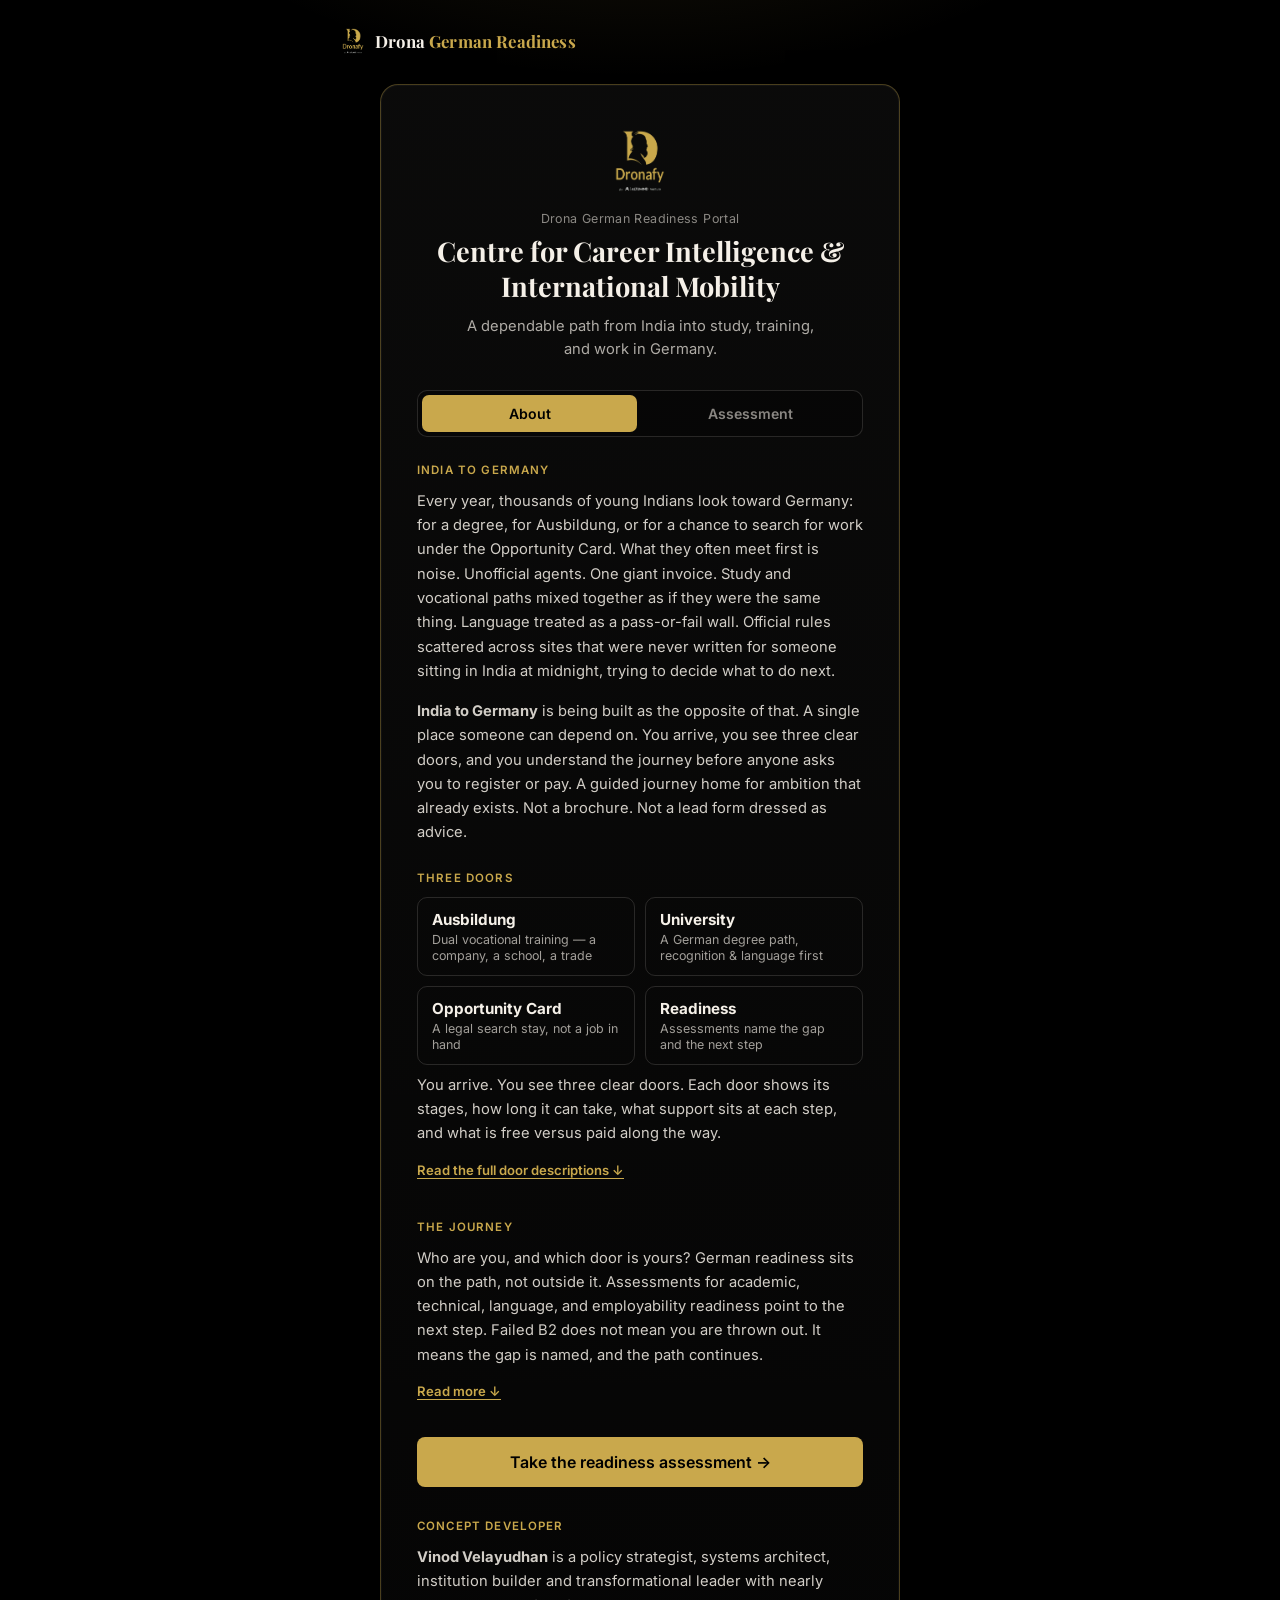
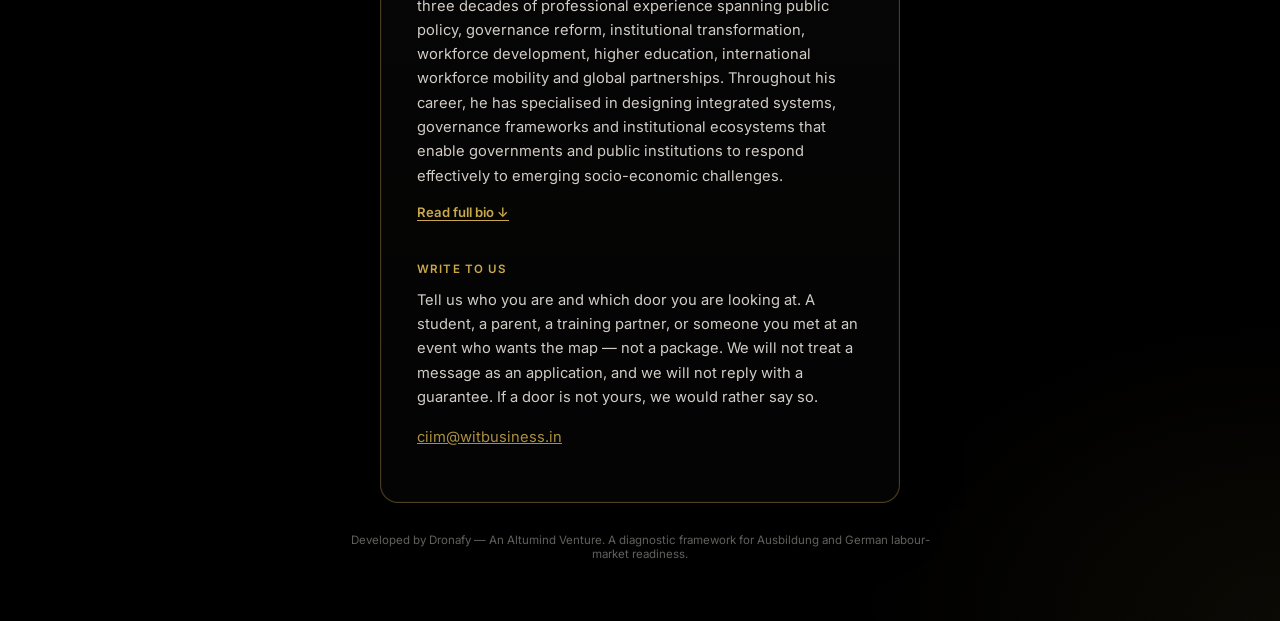
==== commit 9e9a7f09: "Restore full About content with expand/collapse toggles" ====
--- a/index.html
+++ b/index.html
@@ -119,6 +119,15 @@
   .about-cta{ margin: 22px 0 6px; }
   .about-link{ color: var(--gold); text-decoration:underline; }
 
+  .expand-toggle{
+    background:none; border:none; color: var(--gold); font-family:'Inter',sans-serif;
+    font-size:0.82rem; font-weight:600; cursor:pointer; padding:0 0 16px; text-decoration:underline;
+    text-underline-offset:3px; display:block;
+  }
+  .expand-toggle:hover{ opacity:0.8; }
+  .expand-content{ display:none; }
+  .expand-content.open{ display:block; animation: fadein 0.25s ease; }
+
   .divider{ height:1px; background: linear-gradient(90deg, transparent, rgba(201,168,76,0.4), transparent); margin: 26px 0 24px; }
   .dim-list{ display:grid; grid-template-columns: 1fr 1fr; gap:10px; margin-bottom: 8px; }
   .dim-chip{ border:1px solid var(--line); border-radius:10px; padding: 12px 14px; font-size:0.85rem; }
@@ -366,8 +375,10 @@
 
       <!-- ABOUT TAB -->
       <div class="tab-panel active" id="tab-about">
-        <p class="about-p">Every year, thousands of young Indians look toward Germany: for a degree, for Ausbildung, or for a chance to search for work under the Opportunity Card. What they often meet first is noise — unofficial agents, one giant invoice, study and vocational paths mixed together as if they were the same thing.</p>
-        <p class="about-p"><strong>India to Germany</strong> is being built as the opposite of that. A single place someone can depend on. You arrive, you see three clear doors, and you understand the journey before anyone asks you to register or pay.</p>
+
+        <div class="about-section-title">India to Germany</div>
+        <p class="about-p">Every year, thousands of young Indians look toward Germany: for a degree, for Ausbildung, or for a chance to search for work under the Opportunity Card. What they often meet first is noise. Unofficial agents. One giant invoice. Study and vocational paths mixed together as if they were the same thing. Language treated as a pass-or-fail wall. Official rules scattered across sites that were never written for someone sitting in India at midnight, trying to decide what to do next.</p>
+        <p class="about-p"><strong>India to Germany</strong> is being built as the opposite of that. A single place someone can depend on. You arrive, you see three clear doors, and you understand the journey before anyone asks you to register or pay. A guided journey home for ambition that already exists. Not a brochure. Not a lead form dressed as advice.</p>
 
         <div class="about-section-title">Three doors</div>
         <div class="dim-list">
@@ -376,15 +387,36 @@
           <div class="dim-chip"><b>Opportunity Card</b><span>A legal search stay, not a job in hand</span></div>
           <div class="dim-chip"><b>Readiness</b><span>Assessments name the gap and the next step</span></div>
         </div>
-
-        <p class="about-p">German readiness sits on the path, not outside it. Assessments for academic, technical, language, and employability readiness point to the next step. Failed B2 does not mean you are thrown out — it means the gap is named, and the path continues.</p>
+        <p class="about-p">You arrive. You see three clear doors. Each door shows its stages, how long it can take, what support sits at each step, and what is free versus paid along the way.</p>
+        <button class="expand-toggle" id="toggleDoors" data-target="expandDoors">Read the full door descriptions ↓</button>
+        <div class="expand-content" id="expandDoors">
+          <p class="about-p"><strong>Ausbildung</strong> is dual vocational training: a company, a school, a trade. Not a degree dressed up as a job, and not a shortcut around language. Fit the occupation to the person, not to a demand poster. German sits on the path — a missed B1 or B2 names a gap; it does not throw you out. A real training contract and a Berufsschule, not an unofficial "placement".</p>
+          <p class="about-p"><strong>University</strong> is a German degree path. Recognition, language, applications, and the wait — kept cleanly apart from vocational routes. Profile first: direct entry, Studienkolleg, or a different door. A programme, not "Germany" as one university. No admission theatre. No seat, scholarship, or visa sold as a package.</p>
+          <p class="about-p"><strong>Opportunity Card</strong> is a legal search stay. Not a job in hand. The Chancenkarte is explained as what it is — and what it is not. Eligibility named as criteria, not as marketing. The application is permission to search, not a work contract. If you cannot fund and finish a search stay, another door may be yours.</p>
+          <p class="about-p">No visa promises. A points threshold, a language score, or a consultation is not an approval. Decisions sit with German authorities. Official figures on this path will be cited, dated, and checked.</p>
+        </div>
+
+        <div class="about-section-title">The journey</div>
+        <p class="about-p">Who are you, and which door is yours? German readiness sits on the path, not outside it. Assessments for academic, technical, language, and employability readiness point to the next step. Failed B2 does not mean you are thrown out. It means the gap is named, and the path continues.</p>
+        <button class="expand-toggle" id="toggleJourney" data-target="expandJourney">Read more ↓</button>
+        <div class="expand-content" id="expandJourney">
+          <p class="about-p">Arrive in one place. Choose Ausbildung, University, or the Opportunity Card. Prepare with assessments that name the next step. Apply with the file for that door only. Arrive again under German rules — received, not dropped.</p>
+          <p class="about-p">We will not sell a decision that belongs to a German authority. The Card is a search stay, not a job waiting at the airport. Figures will be dated and checked. The platform is built to live in Europe because the people it serves will live under German rules.</p>
+        </div>
 
         <button class="btn about-cta" id="aboutCtaBtn">Take the readiness assessment →</button>
 
         <div class="about-section-title">Concept developer</div>
-        <p class="about-p"><strong>Vinod Velayudhan</strong> is a policy strategist, systems architect, and institution builder with nearly three decades of experience across public policy, governance reform, workforce development, and international mobility. As former COO of the Kerala Academy for Skills Excellence, he designed Kerala's decentralised skill governance framework and led major workforce planning reforms.</p>
+        <p class="about-p"><strong>Vinod Velayudhan</strong> is a policy strategist, systems architect, institution builder and transformational leader with nearly three decades of professional experience spanning public policy, governance reform, institutional transformation, workforce development, higher education, international workforce mobility and global partnerships. Throughout his career, he has specialised in designing integrated systems, governance frameworks and institutional ecosystems that enable governments and public institutions to respond effectively to emerging socio-economic challenges.</p>
+        <button class="expand-toggle" id="toggleBio" data-target="expandBio">Read full bio ↓</button>
+        <div class="expand-content" id="expandBio">
+          <p class="about-p">As the former Chief Operating Officer of the Kerala Academy for Skills Excellence (KASE), the State Skill Development Mission and Skill Secretariat of the Government of Kerala, Mr. Velayudhan led several transformational initiatives that reshaped the State's skill development ecosystem. He designed Kerala's decentralised skill governance framework, established mechanisms for convergence across government departments, developed quality assurance and accreditation systems, strengthened public-private partnerships, and introduced innovative workforce planning models aimed at improving employability and institutional performance.</p>
+          <p class="about-p">Over the course of his career, he has conceptualised and led numerous strategic initiatives involving governance reform, workforce planning, investment mobilisation, institutional restructuring, international cooperation, quality assurance systems and public-private partnership models. His work has consistently focused on building institutions and governance mechanisms that remain relevant in rapidly evolving economic and technological environments.</p>
+          <p class="about-p">The Job Watch Tower is a natural extension of this philosophy. Conceived as a dynamic labour-market intelligence and workforce-planning framework, the initiative seeks to establish an integrated, technology-enabled system capable of continuously monitoring labour-market trends, emerging occupations, technological disruptions, employer demand and future workforce requirements. The framework is designed to support evidence-based policymaking, strengthen higher-education planning, enhance career guidance, improve employability, and enable government institutions to respond proactively to changing socio-economic realities.</p>
+        </div>
 
         <div class="about-section-title">Write to us</div>
+        <p class="about-p">Tell us who you are and which door you are looking at. A student, a parent, a training partner, or someone you met at an event who wants the map — not a package. We will not treat a message as an application, and we will not reply with a guarantee. If a door is not yours, we would rather say so.</p>
         <p class="about-p"><a class="about-link" href="mailto:ciim@witbusiness.in">ciim@witbusiness.in</a></p>
       </div>
 
@@ -884,6 +916,16 @@
 document.getElementById("tabBtnAbout").addEventListener("click", () => switchTab("about"));
 document.getElementById("tabBtnAssessment").addEventListener("click", () => switchTab("assessment"));
 document.getElementById("aboutCtaBtn").addEventListener("click", () => switchTab("assessment"));
+
+// ---------- About section expand/collapse ----------
+document.querySelectorAll(".expand-toggle").forEach(btn => {
+  btn.dataset.closedLabel = btn.textContent;
+  btn.addEventListener("click", () => {
+    const target = document.getElementById(btn.dataset.target);
+    const isOpen = target.classList.toggle("open");
+    btn.textContent = isOpen ? "Show less ↑" : btn.dataset.closedLabel;
+  });
+});
 
 function validateEntry(){
   const name = document.getElementById("nameInput").value.trim();
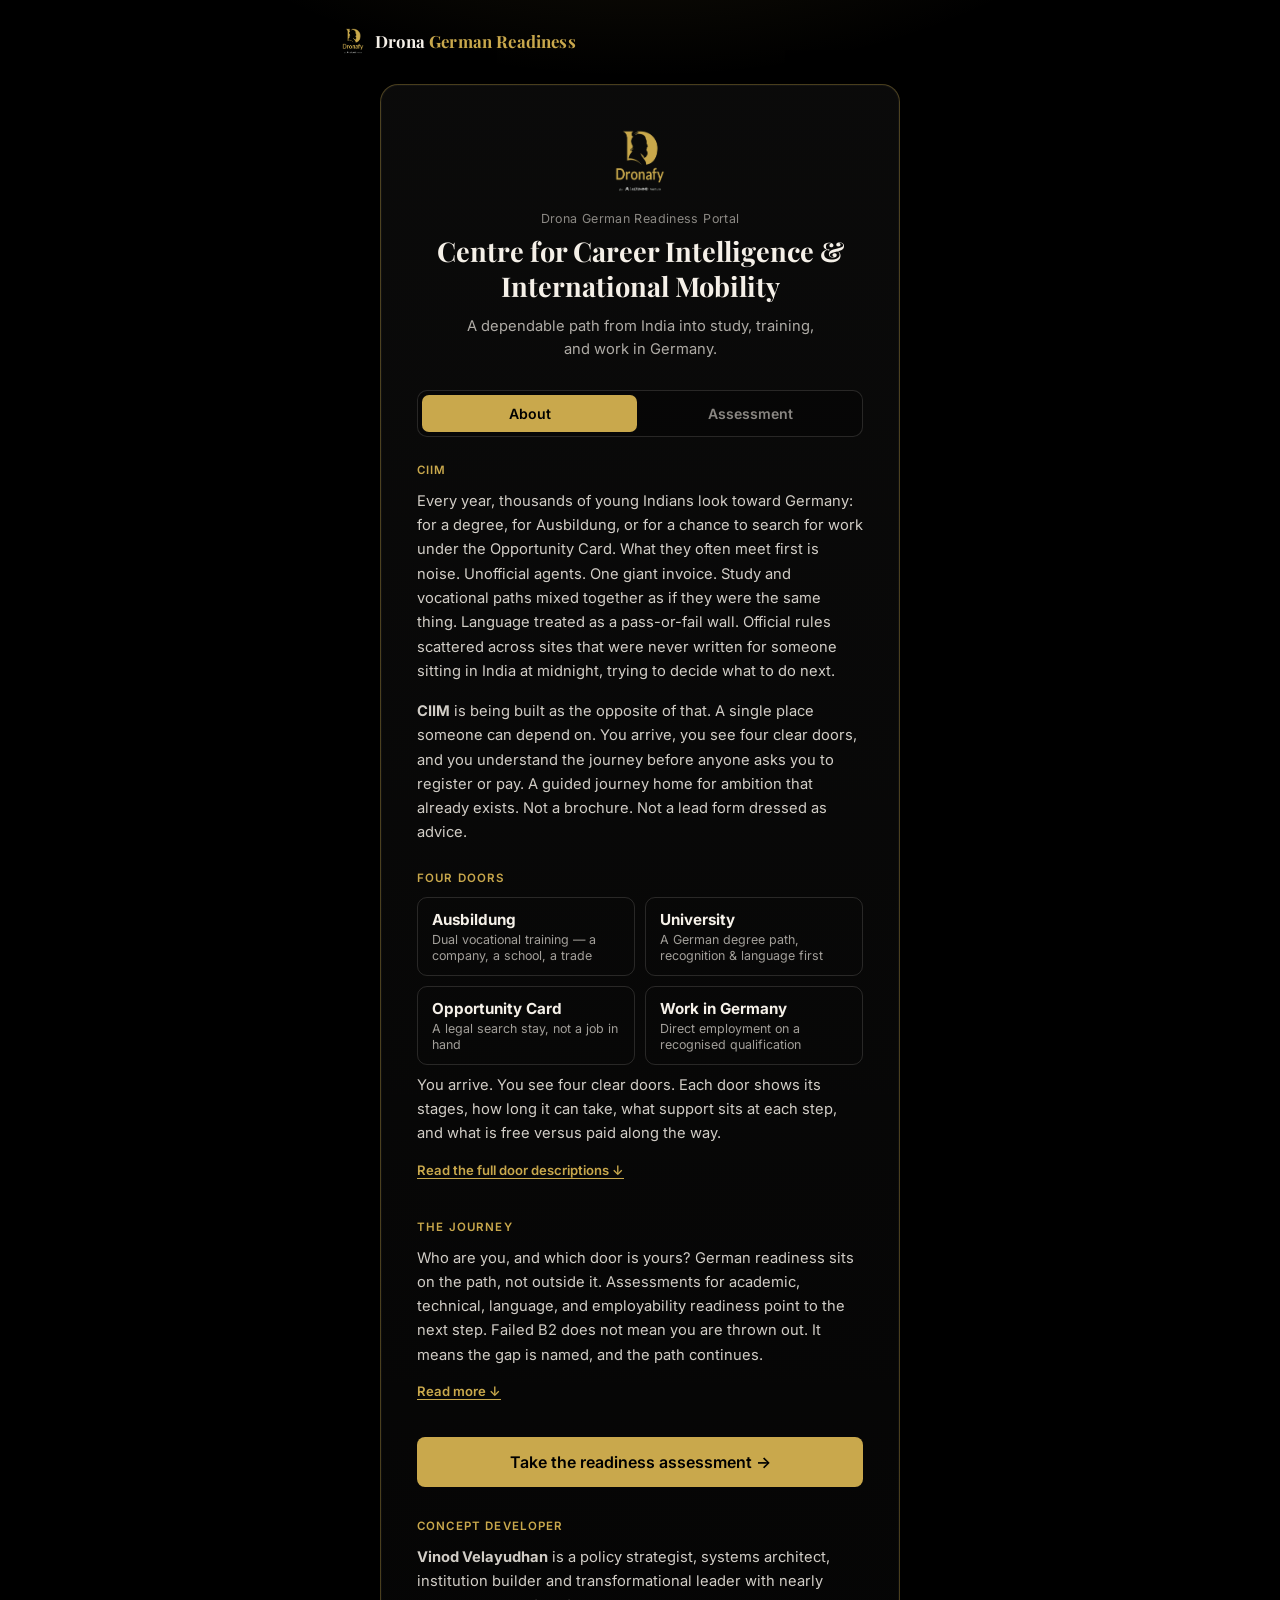
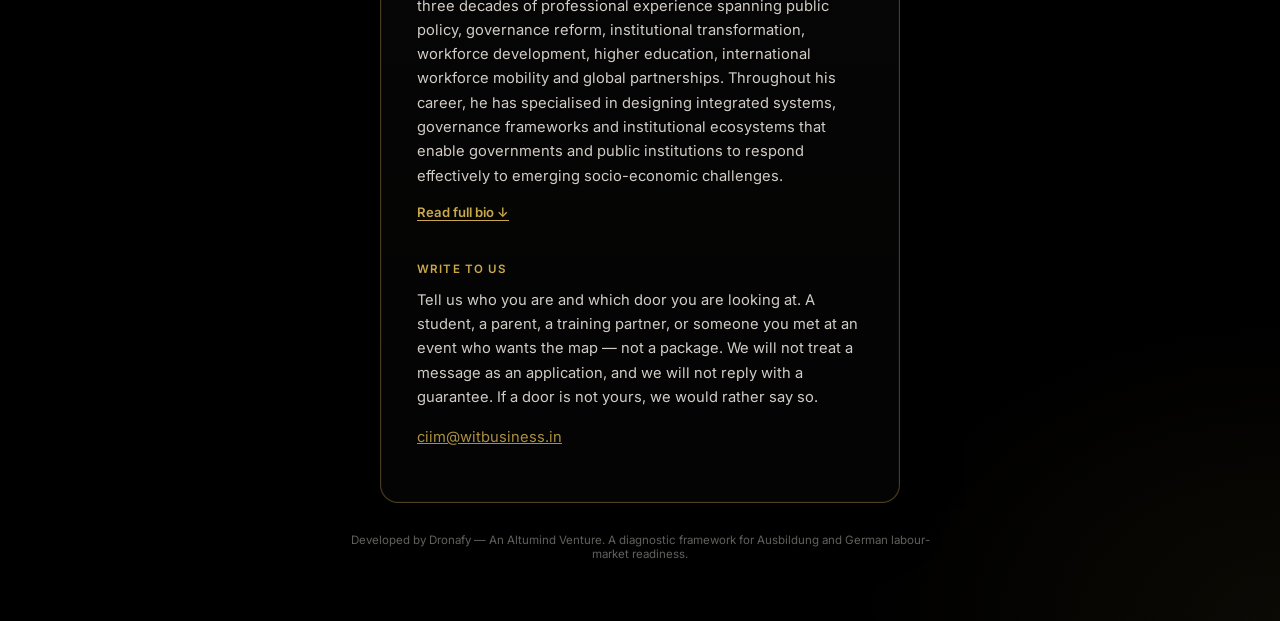
==== commit 8b87f52b: "About tab: rebrand to CIIM, add fourth door (Work in Germany)" ====
--- a/index.html
+++ b/index.html
@@ -376,23 +376,24 @@
       <!-- ABOUT TAB -->
       <div class="tab-panel active" id="tab-about">
 
-        <div class="about-section-title">India to Germany</div>
+        <div class="about-section-title">CIIM</div>
         <p class="about-p">Every year, thousands of young Indians look toward Germany: for a degree, for Ausbildung, or for a chance to search for work under the Opportunity Card. What they often meet first is noise. Unofficial agents. One giant invoice. Study and vocational paths mixed together as if they were the same thing. Language treated as a pass-or-fail wall. Official rules scattered across sites that were never written for someone sitting in India at midnight, trying to decide what to do next.</p>
-        <p class="about-p"><strong>India to Germany</strong> is being built as the opposite of that. A single place someone can depend on. You arrive, you see three clear doors, and you understand the journey before anyone asks you to register or pay. A guided journey home for ambition that already exists. Not a brochure. Not a lead form dressed as advice.</p>
-
-        <div class="about-section-title">Three doors</div>
+        <p class="about-p"><strong>CIIM</strong> is being built as the opposite of that. A single place someone can depend on. You arrive, you see four clear doors, and you understand the journey before anyone asks you to register or pay. A guided journey home for ambition that already exists. Not a brochure. Not a lead form dressed as advice.</p>
+
+        <div class="about-section-title">Four doors</div>
         <div class="dim-list">
           <div class="dim-chip"><b>Ausbildung</b><span>Dual vocational training — a company, a school, a trade</span></div>
           <div class="dim-chip"><b>University</b><span>A German degree path, recognition &amp; language first</span></div>
           <div class="dim-chip"><b>Opportunity Card</b><span>A legal search stay, not a job in hand</span></div>
-          <div class="dim-chip"><b>Readiness</b><span>Assessments name the gap and the next step</span></div>
+          <div class="dim-chip"><b>Work in Germany</b><span>Direct employment on a recognised qualification</span></div>
         </div>
-        <p class="about-p">You arrive. You see three clear doors. Each door shows its stages, how long it can take, what support sits at each step, and what is free versus paid along the way.</p>
+        <p class="about-p">You arrive. You see four clear doors. Each door shows its stages, how long it can take, what support sits at each step, and what is free versus paid along the way.</p>
         <button class="expand-toggle" id="toggleDoors" data-target="expandDoors">Read the full door descriptions ↓</button>
         <div class="expand-content" id="expandDoors">
           <p class="about-p"><strong>Ausbildung</strong> is dual vocational training: a company, a school, a trade. Not a degree dressed up as a job, and not a shortcut around language. Fit the occupation to the person, not to a demand poster. German sits on the path — a missed B1 or B2 names a gap; it does not throw you out. A real training contract and a Berufsschule, not an unofficial "placement".</p>
           <p class="about-p"><strong>University</strong> is a German degree path. Recognition, language, applications, and the wait — kept cleanly apart from vocational routes. Profile first: direct entry, Studienkolleg, or a different door. A programme, not "Germany" as one university. No admission theatre. No seat, scholarship, or visa sold as a package.</p>
           <p class="about-p"><strong>Opportunity Card</strong> is a legal search stay. Not a job in hand. The Chancenkarte is explained as what it is — and what it is not. Eligibility named as criteria, not as marketing. The application is permission to search, not a work contract. If you cannot fund and finish a search stay, another door may be yours.</p>
+          <p class="about-p"><strong>Work in Germany</strong> is direct employment for those who already hold a qualification and experience that Germany recognises. Not a search stay, and not training from the ground up. The skilled-worker route needs a job offer, a recognised qualification, and often a language level — named clearly, not glossed over. If the qualification isn't yet recognised, that gap is named too, not hidden until arrival.</p>
           <p class="about-p">No visa promises. A points threshold, a language score, or a consultation is not an approval. Decisions sit with German authorities. Official figures on this path will be cited, dated, and checked.</p>
         </div>
 
@@ -400,7 +401,7 @@
         <p class="about-p">Who are you, and which door is yours? German readiness sits on the path, not outside it. Assessments for academic, technical, language, and employability readiness point to the next step. Failed B2 does not mean you are thrown out. It means the gap is named, and the path continues.</p>
         <button class="expand-toggle" id="toggleJourney" data-target="expandJourney">Read more ↓</button>
         <div class="expand-content" id="expandJourney">
-          <p class="about-p">Arrive in one place. Choose Ausbildung, University, or the Opportunity Card. Prepare with assessments that name the next step. Apply with the file for that door only. Arrive again under German rules — received, not dropped.</p>
+          <p class="about-p">Arrive in one place. Choose Ausbildung, University, the Opportunity Card, or Work in Germany. Prepare with assessments that name the next step. Apply with the file for that door only. Arrive again under German rules — received, not dropped.</p>
           <p class="about-p">We will not sell a decision that belongs to a German authority. The Card is a search stay, not a job waiting at the airport. Figures will be dated and checked. The platform is built to live in Europe because the people it serves will live under German rules.</p>
         </div>
 
@@ -438,7 +439,7 @@
             <li><b>No going back.</b> Once you submit an answer, it's final — you can't return to change it.</li>
             <li><b>Timed, not rushed.</b> Each question shows a running timer so we can see how long you take — there's no countdown or cutoff.</li>
             <li><b>Save &amp; resume.</b> Your progress saves after every question. Close the tab any time and resume later with your email — your session stays open for 14 days.</li>
-            <li><b>Length.</b> This sample section takes roughly 12–15 minutes.</li>
+            <li><b>Length.</b> This full instrument takes roughly 35–40 minutes across all four sections.</li>
             <li><b>Result.</b> Once every question is answered, you'll see your readiness band and a downloadable report immediately.</li>
           </ul>
         </div>
@@ -568,277 +569,498 @@
   {
     id: "academic",
     name: "Academic Readiness",
-    desc: "A few questions on how you learn, understand new ideas, and study.",
-    estimate: "About 4 minutes",
+    desc: "Learning ability, cognitive reasoning, academic foundation, learning discipline, and study skills.",
+    estimate: "About 8 minutes",
     maxScore: 20,
     items: [
       {
-        id: "ac1", sub: "Learning Ability", type: "mcq", weight: 2,
+        id: "ac-learn1", sub: "Learning Ability — Interpretation", type: "mcq", weight: 2,
         stimulus: "In German workplaces, the 'Meister' system means a senior craftsperson supervises apprentices and signs off on completed work before it is considered finished. An apprentice cannot mark their own work as complete.",
-        prompt: "An apprentice finishes wiring a panel and believes it's correct. What should they do next?",
-        options: [
-          "Move on to the next task",
-          "Ask the Meister to inspect and sign off",
-          "Ask a fellow apprentice to check it",
-          "Mark it complete and note it in the logbook"
-        ],
-        correct: 1
-      },
-      {
-        id: "ac2", sub: "Learning Ability", type: "mcq", weight: 2,
-        prompt: "A trainee nurse completes a wound dressing. Using the same 'sign-off' principle from before, what should happen before it's considered done?",
-        options: [
-          "The nurse documents it herself",
-          "A supervising Pflegefachkraft reviews it",
-          "The patient confirms it",
-          "Nothing further is needed"
-        ],
-        correct: 1
-      },
-      {
-        id: "ac3", sub: "Cognitive Ability", type: "mcq", weight: 2,
+        prompt: "Who has final authority to confirm an apprentice's task is complete?",
+        options: ["The apprentice, once satisfied", "The Meister", "Any colleague present", "The HR department"],
+        correct: 1
+      },
+      {
+        id: "ac-learn2", sub: "Learning Ability — Transfer", type: "mcq", weight: 2,
+        prompt: "Using the same 'sign-off' principle from before, a trainee nurse completes a wound dressing. What should happen before it's considered done?",
+        options: ["The nurse documents it herself", "A supervising Pflegefachkraft reviews it", "The patient confirms it", "Nothing further is needed"],
+        correct: 1
+      },
+      {
+        id: "ac-learn3", sub: "Learning Ability — Retention", type: "mcq", weight: 2,
+        stimulus: "A supervisor lists the four steps for reporting a workplace near-miss: (1) make the area safe, (2) inform your supervisor, (3) fill the incident form, (4) attend the follow-up review.",
+        prompt: "Based on the sequence above, what is the correct SECOND step after making the area safe?",
+        options: ["Fill the incident form", "Inform your supervisor", "Attend the follow-up review", "Leave the area immediately"],
+        correct: 1
+      },
+      {
+        id: "ac-cog-verbal", sub: "Cognitive Ability — Verbal", type: "mcq", weight: 2,
+        stimulus: "\"Apprentices must complete a logbook entry after every shift. Entries missing for more than three consecutive days must be reported to the training coordinator, who will follow up with the apprentice directly.\"",
+        prompt: "According to the passage, who follows up if logbook entries are missing?",
+        options: ["The apprentice's colleague", "The training coordinator", "The Meister only", "No one — it is optional"],
+        correct: 1
+      },
+      {
+        id: "ac-cog-numerical", sub: "Cognitive Ability — Numerical", type: "mcq", weight: 2,
         prompt: "A training allowance is €950 a month. Rent takes 28% of it. How much remains after rent?",
         options: ["€612", "€684", "€722", "€850"],
         correct: 1
       },
       {
-        id: "ac4", sub: "Cognitive Ability", type: "mcq", weight: 2,
+        id: "ac-cog-logical", sub: "Cognitive Ability — Logical", type: "mcq", weight: 2,
         prompt: "What comes next in this sequence: 2, 6, 12, 20, 30, ?",
         options: ["36", "40", "42", "44"],
         correct: 2
       },
       {
-        id: "ac5", sub: "Academic Foundation", type: "mcq", weight: 2,
+        id: "ac-cog-abstract", sub: "Cognitive Ability — Abstract", type: "mcq", weight: 2,
+        prompt: "Hammer is to Nail as Screwdriver is to ___?",
+        options: ["Wrench", "Screw", "Drill", "Wood"],
+        correct: 1
+      },
+      {
+        id: "ac-cog-infoproc", sub: "Cognitive Ability — Information Processing", type: "mcq", weight: 2,
+        stimulus: "\"Batch 7 ran for 70 minutes; Batch 4 needed 7 repairs; Batch 7 was checked twice more before batch 12 started.\"",
+        prompt: "How many times does the number 7 appear in the passage above?",
+        options: ["2", "3", "4", "5"],
+        correct: 1
+      },
+      {
+        id: "ac-found-literacy", sub: "Academic Foundation — Literacy", type: "mcq", weight: 2,
+        stimulus: "\"All apprentices must wear the assigned safety gear at all times on the workshop floor. Exceptions require written approval from the site supervisor.\"",
+        prompt: "Which of the following is NOT stated in the passage?",
+        options: ["Safety gear is required on the workshop floor", "Exceptions need written approval", "Safety gear is optional after 6pm", "Approval comes from the site supervisor"],
+        correct: 2
+      },
+      {
+        id: "ac-found-numeracy", sub: "Academic Foundation — Numeracy", type: "mcq", weight: 2,
+        prompt: "Convert 2.5 kg to grams.",
+        options: ["25 g", "250 g", "2,500 g", "25,000 g"],
+        correct: 2
+      },
+      {
+        id: "ac-found-science", sub: "Academic Foundation — Science", type: "mcq", weight: 2,
         prompt: "Water boils at a lower temperature at high altitude. Why?",
-        options: [
-          "Air is colder at altitude",
-          "Air pressure is lower, so less energy is needed to boil",
-          "There is less oxygen in the air",
-          "Water is purer at altitude"
-        ],
-        correct: 1
-      },
-      {
-        id: "ac6", sub: "Learning Discipline", type: "mcq", weight: 2,
+        options: ["Air is colder at altitude", "Air pressure is lower, so less energy is needed to boil", "There is less oxygen in the air", "Water is purer at altitude"],
+        correct: 1
+      },
+      {
+        id: "ac-discipline1", sub: "Learning Discipline — Persistence", type: "mcq", weight: 2,
         prompt: "You have an exam in one week and are struggling to understand one topic. What is the BEST first step?",
-        options: [
-          "Skip that topic and focus on what you already know",
-          "Ask a teacher or peer to explain it differently",
-          "Re-read the same notes repeatedly until it makes sense",
-          "Wait and hope it's not heavily tested"
-        ],
-        correct: 1
-      },
-      {
-        id: "ac7", sub: "Study Skills", type: "likert", weight: 2,
+        options: ["Skip that topic and focus on what you already know", "Ask a teacher or peer to explain it differently", "Re-read the same notes repeatedly until it makes sense", "Wait and hope it's not heavily tested"],
+        correct: 1
+      },
+      {
+        id: "ac-discipline2", sub: "Learning Discipline — Time Management", type: "mcq", weight: 2,
+        prompt: "You have three assignments due this week with different deadlines. What's the best approach?",
+        options: ["Work on whichever feels easiest first", "Plan backwards from each deadline and prioritise accordingly", "Start all three at once", "Wait until the day before each is due"],
+        correct: 1
+      },
+      {
+        id: "ac-study1", sub: "Study Skills — Information Absorption", type: "likert", weight: 2,
         prompt: "After watching a training video once, I can usually summarize its key points.",
         scale: ["Strongly disagree","Disagree","Neutral","Agree","Strongly agree"]
+      },
+      {
+        id: "ac-study2", sub: "Study Skills — Examination Readiness", type: "mcq", weight: 2,
+        prompt: "You're given a written manual with no diagrams for a new task. What's the best approach?",
+        options: ["Skim it once and start immediately", "Read it carefully, note unclear points, and ask before starting", "Ignore it and learn by trial and error", "Wait for someone to explain it verbally instead"],
+        correct: 1
       }
     ]
   },
   {
     id: "occupational",
     name: "Technical & Occupational Aptitude",
-    desc: "Questions on how you think about mechanical, spatial, and practical problems — and what kind of work environment fits you.",
-    estimate: "About 4 minutes",
+    desc: "Thirteen fundamental aptitudes, plus occupational interest and work-style preferences that map to trade clusters.",
+    estimate: "About 10 minutes",
     maxScore: 20,
     items: [
       {
-        id: "oc1", sub: "Mechanical Aptitude", type: "mcq", weight: 2,
-        prompt: "Two connected gears: Gear A has 10 teeth and turns clockwise. Gear B has 20 teeth. Which way does Gear B turn, and how does its speed compare to Gear A?",
-        options: [
-          "Clockwise, faster than A",
-          "Counter-clockwise, slower than A",
-          "Clockwise, same speed as A",
-          "Counter-clockwise, faster than A"
-        ],
-        correct: 1
-      },
-      {
-        id: "oc2", sub: "Observation Aptitude", type: "mcq", weight: 2,
-        prompt: "A technician checks two versions of the same wiring diagram, one from last week and one from today. Three connections are labeled differently between the two. What should the technician do first?",
-        options: [
-          "Assume today's version is correct and proceed",
-          "Flag the discrepancy before proceeding",
-          "Use whichever version is more recent without checking",
-          "Ignore it since it's probably a formatting issue"
-        ],
-        correct: 1
-      },
-      {
-        id: "oc3", sub: "Occupational Interest", type: "forced-choice", weight: 3,
-        prompt: "Which would you rather spend a workday doing?",
-        options: [
-          "Fixing a mechanical fault on a factory floor",
-          "Helping a patient understand their care plan"
-        ]
-      },
-      {
-        id: "oc4", sub: "Occupational Interest", type: "forced-choice", weight: 3,
-        prompt: "Which would you rather spend a workday doing?",
-        options: [
-          "Organising schedules and paperwork in an office",
-          "Working outdoors with plants or land"
-        ]
-      },
-      {
-        id: "oc5", sub: "Spatial Aptitude", type: "mcq", weight: 2,
+        id: "fa-verbal", sub: "Verbal Aptitude", type: "mcq", weight: 2,
+        stimulus: "\"The supervisor asked the apprentice to substitute the damaged part before the inspection.\"",
+        prompt: "'Substitute' in this sentence most nearly means:",
+        options: ["Repair", "Replace", "Remove", "Report"],
+        correct: 1
+      },
+      {
+        id: "fa-numerical", sub: "Numerical Aptitude", type: "mcq", weight: 2,
+        prompt: "A shift lasts 8 hours with a 30-minute break. How many hours are actually worked?",
+        options: ["7 hours", "7.5 hours", "8 hours", "8.5 hours"],
+        correct: 1
+      },
+      {
+        id: "fa-abstract", sub: "Abstract Reasoning", type: "mcq", weight: 2,
+        prompt: "What comes next in this shape sequence: Triangle (3 sides), Square (4 sides), Pentagon (5 sides), Hexagon (6 sides), ?",
+        options: ["Octagon (8 sides)", "Heptagon (7 sides)", "Circle", "Hexagon again"],
+        correct: 1
+      },
+      {
+        id: "fa-spatial", sub: "Spatial Aptitude", type: "mcq", weight: 2,
         prompt: "A flat cross-shaped piece of paper is folded along its lines to form a closed shape. What shape does it form?",
         options: ["A pyramid", "A cube", "A cylinder", "A cone"],
         correct: 1
+      },
+      {
+        id: "fa-mechanical", sub: "Mechanical Aptitude", type: "mcq", weight: 2,
+        prompt: "Two connected gears: Gear A has 10 teeth and turns clockwise. Gear B has 20 teeth. Which way does Gear B turn, and how does its speed compare to Gear A?",
+        options: ["Clockwise, faster than A", "Counter-clockwise, slower than A", "Clockwise, same speed as A", "Counter-clockwise, faster than A"],
+        correct: 1
+      },
+      {
+        id: "fa-technical", sub: "Technical Aptitude", type: "mcq", weight: 2,
+        prompt: "In a simple electrical circuit, if the switch is opened, what happens to the current?",
+        options: ["It increases", "It stops flowing", "It reverses direction", "It stays the same"],
+        correct: 1
+      },
+      {
+        id: "fa-observation", sub: "Observation Aptitude", type: "mcq", weight: 2,
+        prompt: "A technician checks two versions of the same wiring diagram, one from last week and one from today. Three connections are labeled differently between the two. What should the technician do first?",
+        options: ["Assume today's version is correct and proceed", "Flag the discrepancy before proceeding", "Use whichever version is more recent without checking", "Ignore it since it's probably a formatting issue"],
+        correct: 1
+      },
+      {
+        id: "fa-memory", sub: "Memory Aptitude", type: "mcq", weight: 2,
+        stimulus: "Tool list: Wrench, Chisel, File, Calliper, Mallet.",
+        prompt: "Which of the following was NOT in the tool list above?",
+        options: ["Chisel", "Calliper", "Screwdriver", "Mallet"],
+        correct: 2
+      },
+      {
+        id: "fa-manual", sub: "Manual Dexterity", type: "likert", weight: 2,
+        prompt: "I am confident working with my hands on precise, detailed tasks (e.g. small parts, fine adjustments).",
+        scale: ["Strongly disagree","Disagree","Neutral","Agree","Strongly agree"]
+      },
+      {
+        id: "fa-social", sub: "Social Aptitude", type: "mcq", weight: 2,
+        prompt: "A new team member is struggling to understand instructions in a language they're still learning. What's the best response?",
+        options: ["Repeat the same instruction louder", "Rephrase simply, and check understanding", "Let them figure it out themselves", "Report them to a supervisor"],
+        correct: 1
+      },
+      {
+        id: "fa-service", sub: "Service Aptitude", type: "mcq", weight: 2,
+        prompt: "A customer or patient seems frustrated but hasn't said why. What's the best first move?",
+        options: ["Wait for them to complain formally", "Ask directly how you can help", "Ignore it and continue your task", "Refer them elsewhere immediately"],
+        correct: 1
+      },
+      {
+        id: "fa-organisational", sub: "Organisational Aptitude", type: "mcq", weight: 2,
+        prompt: "You have three tasks due today with different deadlines. What's the best approach?",
+        options: ["Do them in the order they were assigned", "Plan by deadline and urgency, then execute", "Do the easiest one first", "Ask someone else to decide for you"],
+        correct: 1
+      },
+      {
+        id: "fa-creative", sub: "Creative Aptitude", type: "likert", weight: 2,
+        prompt: "I often think of more than one way to solve a practical problem.",
+        scale: ["Strongly disagree","Disagree","Neutral","Agree","Strongly agree"]
+      },
+      {
+        id: "oi-people-machines", sub: "Occupational Interest — Working With", type: "forced-choice", weight: 2,
+        prompt: "Which would you rather spend a workday doing?",
+        options: ["Fixing a mechanical fault on a factory floor", "Helping a patient understand their care plan"]
+      },
+      {
+        id: "oi-data-nature", sub: "Occupational Interest — Working With", type: "forced-choice", weight: 2,
+        prompt: "Which would you rather spend a workday doing?",
+        options: ["Organising schedules and paperwork in an office", "Working outdoors with plants or land"]
+      },
+      {
+        id: "oi-materials-tech", sub: "Occupational Interest — Working With", type: "forced-choice", weight: 2,
+        prompt: "Which would you rather spend a workday doing?",
+        options: ["Shaping and building with raw materials", "Working with computers and software systems"]
+      },
+      {
+        id: "oi-creative-structured", sub: "Occupational Interest — Working With", type: "forced-choice", weight: 2,
+        prompt: "Which would you rather spend a workday doing?",
+        options: ["Designing or creating something new", "Following a fixed, precise procedure exactly"]
+      },
+      {
+        id: "oi-env-hospital-factory", sub: "Occupational Interest — Work Environment", type: "forced-choice", weight: 2,
+        prompt: "Which work environment appeals to you more?",
+        options: ["A hospital or care setting", "A factory or workshop floor"]
+      },
+      {
+        id: "oi-env-office-outdoor", sub: "Occupational Interest — Work Environment", type: "forced-choice", weight: 2,
+        prompt: "Which work environment appeals to you more?",
+        options: ["An office", "Outdoors"]
+      },
+      {
+        id: "oi-env-lab-retail", sub: "Occupational Interest — Work Environment", type: "forced-choice", weight: 2,
+        prompt: "Which work environment appeals to you more?",
+        options: ["A laboratory", "A retail or customer-facing setting"]
+      },
+      {
+        id: "oi-style-team-independent", sub: "Occupational Interest — Work Style", type: "forced-choice", weight: 2,
+        prompt: "Which describes your preferred way of working?",
+        options: ["Team-based, working closely with others", "Independent, working mostly on your own"]
+      },
+      {
+        id: "oi-style-structured-dynamic", sub: "Occupational Interest — Work Style", type: "forced-choice", weight: 2,
+        prompt: "Which describes your preferred way of working?",
+        options: ["Structured, with a predictable routine", "Dynamic, with tasks that change day to day"]
+      },
+      {
+        id: "oi-style-customer-technical", sub: "Occupational Interest — Work Style", type: "forced-choice", weight: 2,
+        prompt: "Which describes your preferred way of working?",
+        options: ["Customer-facing, interacting with people regularly", "Technical problem-solving, mostly with systems or machines"]
       }
     ]
   },
   {
     id: "germany",
     name: "Germany Readiness",
-    desc: "Questions on German language, culture, daily life, and the legal and financial basics of living in Germany.",
-    estimate: "About 5 minutes",
+    desc: "Language, cultural adaptability, workplace norms, daily life, legal and administrative knowledge, financial readiness, and psychological preparedness.",
+    estimate: "About 11 minutes",
     maxScore: 35,
     items: [
       {
-        id: "gr1", sub: "Workplace German", type: "mcq", weight: 3,
+        id: "gr-lang1", sub: "Workplace German", type: "mcq", weight: 3,
         prompt: "You receive this message from your employer: \"Bitte melden Sie sich krank vor 9 Uhr.\" What should you do?",
-        options: [
-          "Come to work by 9am regardless",
-          "Call in sick before 9am",
-          "Send a doctor's note by post",
-          "Nothing — this is just a reminder"
-        ],
-        correct: 1
-      },
-      {
-        id: "gr2", sub: "Cultural Readiness", type: "mcq", weight: 3,
+        options: ["Come to work by 9am regardless", "Call in sick before 9am", "Send a doctor's note by post", "Nothing — this is just a reminder"],
+        correct: 1
+      },
+      {
+        id: "gr-lang2", sub: "Functional German", type: "mcq", weight: 3,
+        prompt: "A receptionist asks: \"Sind Sie gesetzlich oder privat versichert?\" What are they asking?",
+        options: ["Whether you have public or private health insurance", "Whether you have a residence permit", "Whether you are employed", "Whether you speak German"],
+        correct: 0
+      },
+      {
+        id: "gr-lang3", sub: "German Language Readiness", type: "likert", weight: 3,
+        prompt: "I can follow a spoken safety briefing in German without needing it repeated.",
+        scale: ["Strongly disagree","Disagree","Neutral","Agree","Strongly agree"]
+      },
+      {
+        id: "gr-cult1", sub: "Cultural Readiness", type: "mcq", weight: 3,
         prompt: "Your German colleague tells you directly that your work has an error, without softening the message. Your first reaction is closest to:",
-        options: [
-          "They are being rude to me",
-          "This is direct, task-focused feedback — normal here",
-          "I should stop asking them for help",
-          "I should report this to a supervisor"
-        ],
-        correct: 1
-      },
-      {
-        id: "gr3", sub: "Workplace Readiness", type: "mcq", weight: 3,
+        options: ["They are being rude to me", "This is direct, task-focused feedback — normal here", "I should stop asking them for help", "I should report this to a supervisor"],
+        correct: 1
+      },
+      {
+        id: "gr-cult2", sub: "German Values", type: "mcq", weight: 3,
+        prompt: "Your German colleagues consistently arrive a few minutes before shift start, not exactly on time. What does this most likely reflect?",
+        options: ["A workplace rule requiring early arrival", "A professional norm of valuing punctuality with margin", "A misunderstanding of the schedule", "Nothing significant"],
+        correct: 1
+      },
+      {
+        id: "gr-cult3", sub: "Cultural Adaptability", type: "likert", weight: 3,
+        prompt: "I am comfortable working alongside colleagues who hold very different religious or cultural practices from my own.",
+        scale: ["Strongly disagree","Disagree","Neutral","Agree","Strongly agree"]
+      },
+      {
+        id: "gr-work1", sub: "German Workplace Readiness", type: "mcq", weight: 3,
         prompt: "If you're sick and can't come to work in Germany, what must you typically give your employer within a few days?",
-        options: [
-          "A verbal explanation only",
-          "A doctor's certificate (Arbeitsunfähigkeitsbescheinigung)",
-          "Nothing, if it's a single day",
-          "A police report"
-        ],
-        correct: 1
-      },
-      {
-        id: "gr4", sub: "Daily Life Readiness", type: "mcq", weight: 3,
+        options: ["A verbal explanation only", "A doctor's certificate (Arbeitsunfähigkeitsbescheinigung)", "Nothing, if it's a single day", "A police report"],
+        correct: 1
+      },
+      {
+        id: "gr-work2", sub: "Apprentice Rights", type: "mcq", weight: 3,
+        prompt: "Under a German Ausbildung contract, who is primarily responsible for ensuring you receive structured training rather than being used only as general labour?",
+        options: ["The apprentice must arrange this themselves", "The training company, regulated by law", "No one — it depends entirely on the employer", "The apprentice's family"],
+        correct: 1
+      },
+      {
+        id: "gr-work3", sub: "Workplace Hierarchy", type: "mcq", weight: 3,
+        prompt: "Your Meister gives an instruction that differs from what a senior colleague told you yesterday. What should you do?",
+        options: ["Follow whichever instruction came first", "Follow the Meister's instruction, or ask for clarification if unsure", "Do both at once", "Ignore both and decide yourself"],
+        correct: 1
+      },
+      {
+        id: "gr-life1", sub: "Daily Life Readiness", type: "mcq", weight: 3,
         prompt: "What is \"Anmeldung\", and roughly when should it be done after moving to a new German address?",
-        options: [
-          "A gym membership; within 30 days",
-          "Address registration; usually within 14 days",
-          "A phone contract; within a week",
-          "A bank account; within 90 days"
-        ],
-        correct: 1
-      },
-      {
-        id: "gr5", sub: "Legal & Administrative", type: "mcq", weight: 3,
+        options: ["A gym membership; within 30 days", "Address registration; usually within 14 days", "A phone contract; within a week", "A bank account; within 90 days"],
+        correct: 1
+      },
+      {
+        id: "gr-life2", sub: "Waste Segregation", type: "mcq", weight: 3,
+        prompt: "Which bin is used for food and kitchen waste in a standard German household system?",
+        options: ["Biotonne (organic waste bin)", "Gelber Sack (yellow bag)", "Restmüll (general waste)", "Altpapier (paper bin)"],
+        correct: 0
+      },
+      {
+        id: "gr-life3", sub: "Transportation", type: "mcq", weight: 3,
+        prompt: "You need to travel by regional train in Germany. What is the most common way to purchase and validate a ticket today?",
+        options: ["Buy on the platform only, no app needed", "Use a rail or transit app for digital ticketing", "Tickets are free for apprentices", "Pay the conductor in cash only"],
+        correct: 1
+      },
+      {
+        id: "gr-legal1", sub: "Legal & Administrative Readiness", type: "mcq", weight: 3,
         prompt: "What is a Tax ID (Steuer-ID) used for?",
-        options: [
-          "Only for people who own a business",
-          "Identifying you for tax and payroll purposes — everyone needs one",
-          "Only needed if you plan to leave Germany",
-          "It replaces your passport for travel"
-        ],
-        correct: 1
-      },
-      {
-        id: "gr6", sub: "Financial Readiness", type: "mcq", weight: 3,
+        options: ["Only for people who own a business", "Identifying you for tax and payroll purposes — everyone needs one", "Only needed if you plan to leave Germany", "It replaces your passport for travel"],
+        correct: 1
+      },
+      {
+        id: "gr-legal2", sub: "Health Insurance", type: "mcq", weight: 3,
+        prompt: "In Germany, health insurance for an apprentice is typically:",
+        options: ["Optional", "Mandatory, often arranged via the training company", "Only needed for serious illness", "Provided free with no registration"],
+        correct: 1
+      },
+      {
+        id: "gr-legal3", sub: "Residence Permit", type: "mcq", weight: 3,
+        prompt: "As a non-EU apprentice, which document allows you to legally stay in Germany for the duration of your Ausbildung?",
+        options: ["A tourist visa", "A residence permit tied to the training purpose (Aufenthaltstitel)", "No document is needed for the first year", "A work contract alone is sufficient"],
+        correct: 1
+      },
+      {
+        id: "gr-fin1", sub: "Financial Readiness", type: "mcq", weight: 3,
         prompt: "Your training allowance (Ausbildungsvergütung) is €950/month. A shared room in your target city averages €400/month. Roughly what % of your income goes to rent?",
         options: ["28%", "35%", "42%", "50%"],
         correct: 2
       },
       {
-        id: "gr7", sub: "Financial Readiness", type: "likert", weight: 3,
+        id: "gr-fin2", sub: "Budgeting", type: "likert", weight: 3,
         prompt: "I have a clear monthly budget plan for my first 6 months in Germany.",
         scale: ["Strongly disagree","Disagree","Neutral","Agree","Strongly agree"]
       },
       {
-        id: "gr8", sub: "Psychological Readiness", type: "likert", weight: 3,
+        id: "gr-fin3", sub: "Ausbildungsvergütung Awareness", type: "mcq", weight: 3,
+        prompt: "Which best describes how the training allowance (Ausbildungsvergütung) usually changes over a 3-year Ausbildung?",
+        options: ["It increases each year", "It stays flat throughout", "It decreases each year", "It is paid only in the final year"],
+        correct: 0
+      },
+      {
+        id: "gr-psych1", sub: "Support-Seeking Behaviour", type: "likert", weight: 3,
         prompt: "When I feel overwhelmed, I know at least one specific person or service I would reach out to.",
         scale: ["Strongly disagree","Disagree","Neutral","Agree","Strongly agree"]
       },
       {
-        id: "gr9", sub: "Psychological Readiness", type: "likert", weight: 3, reverse: true,
+        id: "gr-psych2", sub: "Emotional Resilience", type: "likert", weight: 3, reverse: true,
         prompt: "I rarely feel anxious about big life changes.",
         scale: ["Strongly disagree","Disagree","Neutral","Agree","Strongly agree"]
+      },
+      {
+        id: "gr-psych3", sub: "Independence", type: "likert", weight: 3,
+        prompt: "I am comfortable making everyday decisions (housing, budgeting, healthcare) without checking with my family first.",
+        scale: ["Strongly disagree","Disagree","Neutral","Agree","Strongly agree"]
+      },
+      {
+        id: "gr-psych4", sub: "Motivation & Migration Readiness", type: "mcq", weight: 3,
+        prompt: "After 3 months in Germany, you are homesick and finding the language difficult. What is the most constructive next step?",
+        options: ["Seek support from a mentor or peer group and continue", "Decide to give up and go home", "Isolate yourself and push through alone silently", "Ignore the feelings and hope they pass"],
+        correct: 0
       }
     ]
   },
   {
     id: "employability",
     name: "Employability Readiness",
-    desc: "How you handle mistakes, teamwork, feedback, and everyday professional situations.",
-    estimate: "About 4 minutes",
+    desc: "Professional behaviour, communication, teamwork, self-management, problem solving, learning agility, digital skills, and career management.",
+    estimate: "About 9 minutes",
     maxScore: 25,
     items: [
       {
-        id: "em1", sub: "Professional Behaviour", type: "mcq", weight: 3,
+        id: "em-prof1", sub: "Professional Behaviour — Accountability", type: "mcq", weight: 3,
         prompt: "You made an error that affected a colleague's work. What do you do?",
-        options: [
-          "Say nothing unless asked",
-          "Immediately inform them and help fix it",
-          "Fix it quietly yourself before anyone notices",
-          "Explain that it wasn't really your fault"
-        ],
-        correct: 1
-      },
-      {
-        id: "em2", sub: "Communication", type: "mcq", weight: 3,
+        options: ["Say nothing unless asked", "Immediately inform them and help fix it", "Fix it quietly yourself before anyone notices", "Explain that it wasn't really your fault"],
+        correct: 1
+      },
+      {
+        id: "em-prof2", sub: "Professional Behaviour — Reliability", type: "likert", weight: 3,
+        prompt: "I complete tasks I've committed to, even when no one is checking.",
+        scale: ["Strongly disagree","Disagree","Neutral","Agree","Strongly agree"]
+      },
+      {
+        id: "em-prof3", sub: "Professional Behaviour — Integrity", type: "mcq", weight: 3,
+        prompt: "You accidentally see a colleague's confidential file left open. What's the appropriate action?",
+        options: ["Read it since it's already open", "Don't read further, close it, and mention the exposure to a supervisor", "Discuss what you saw with coworkers", "Take a photo in case it's useful later"],
+        correct: 1
+      },
+      {
+        id: "em-comm1", sub: "Communication Skills", type: "mcq", weight: 3,
         prompt: "A customer is frustrated and speaking quickly. Your best first move is to:",
-        options: [
-          "Interrupt to correct them",
-          "Let them finish, then summarize what you heard",
-          "Refer them elsewhere immediately",
-          "Stay silent until they stop"
-        ],
-        correct: 1
-      },
-      {
-        id: "em3", sub: "Self-Management", type: "likert", weight: 3,
+        options: ["Interrupt to correct them", "Let them finish, then summarize what you heard", "Refer them elsewhere immediately", "Stay silent until they stop"],
+        correct: 1
+      },
+      {
+        id: "em-comm2", sub: "Written Communication", type: "likert", weight: 3,
+        prompt: "When reporting a problem at work, I write clear, specific messages rather than vague ones.",
+        scale: ["Strongly disagree","Disagree","Neutral","Agree","Strongly agree"]
+      },
+      {
+        id: "em-team1", sub: "Teamwork — Conflict Management", type: "mcq", weight: 3,
+        prompt: "A teammate disagrees with your approach to a task. What's the most constructive response?",
+        options: ["Discuss it and find a middle ground", "Insist that you're right", "Avoid the conversation entirely", "Go over their head immediately"],
+        correct: 0
+      },
+      {
+        id: "em-team2", sub: "Teamwork — Cooperation", type: "likert", weight: 3,
+        prompt: "I proactively share information that could help my teammates do their job better.",
+        scale: ["Strongly disagree","Disagree","Neutral","Agree","Strongly agree"]
+      },
+      {
+        id: "em-self1", sub: "Self-Management — Time", type: "likert", weight: 3,
         prompt: "I usually plan my work for the day before I start.",
         scale: ["Strongly disagree","Disagree","Neutral","Agree","Strongly agree"]
       },
       {
-        id: "em4", sub: "Learning Agility", type: "mcq", weight: 3,
+        id: "em-self2", sub: "Self-Management — Stress", type: "mcq", weight: 3,
+        prompt: "You have two urgent deadlines on the same day. What's the best first step?",
+        options: ["Prioritise and communicate about the timeline", "Panic and rush both at once", "Ignore one silently", "Ask someone else to handle it without discussion"],
+        correct: 0
+      },
+      {
+        id: "em-prob1", sub: "Problem Solving — Root Cause", type: "mcq", weight: 3,
+        prompt: "A machine keeps stopping unexpectedly. Two colleagues suggest different quick fixes without checking why it's happening. What's the best approach?",
+        options: ["Investigate the root cause before fixing", "Apply both fixes at once", "Pick whichever fix is faster", "Ignore it until it stops completely"],
+        correct: 0
+      },
+      {
+        id: "em-prob2", sub: "Problem Solving — Decision Making", type: "mcq", weight: 3,
+        prompt: "You must choose between two suppliers for a time-sensitive task: one cheaper but slower, one pricier but reliable. What matters most in this decision?",
+        options: ["Weighing cost against the cost of delay for this specific situation", "Always choosing the cheaper option", "Always choosing the faster option", "Deciding at random"],
+        correct: 0
+      },
+      {
+        id: "em-learn1", sub: "Learning Agility — Coachability", type: "mcq", weight: 3,
         prompt: "When you receive critical feedback, your first reaction is usually to:",
-        options: [
-          "Feel discouraged and avoid the topic",
-          "Consider it and think about how to apply it",
-          "Explain why the feedback isn't quite fair",
-          "Ignore it if you disagree"
-        ],
-        correct: 1
-      },
-      {
-        id: "em5", sub: "Digital Employability", type: "mcq", weight: 3,
+        options: ["Feel discouraged and avoid the topic", "Consider it and think about how to apply it", "Explain why the feedback isn't quite fair", "Ignore it if you disagree"],
+        correct: 1
+      },
+      {
+        id: "em-learn2", sub: "Learning Agility — Curiosity", type: "likert", weight: 3,
+        prompt: "I ask questions to understand how something works, even if it's not required for my task.",
+        scale: ["Strongly disagree","Disagree","Neutral","Agree","Strongly agree"]
+      },
+      {
+        id: "em-dig1", sub: "Digital Employability — Communication Tools", type: "mcq", weight: 3,
         prompt: "Which is the safest practice for a work email?",
-        options: [
-          "Click links from unknown senders to check them",
-          "Verify the sender before clicking any link",
-          "Share your password if IT asks by email",
-          "Forward suspicious emails to friends"
-        ],
-        correct: 1
+        options: ["Click links from unknown senders to check them", "Verify the sender before clicking any link", "Share your password if IT asks by email", "Forward suspicious emails to friends"],
+        correct: 1
+      },
+      {
+        id: "em-dig2", sub: "Digital Employability — Information Management", type: "mcq", weight: 3,
+        prompt: "You need to find a document you saved last month among hundreds of files. What habit would have made this easiest?",
+        options: ["A consistent folder structure and naming convention", "Saving everything to the desktop", "Emailing yourself copies of everything", "Not saving files at all"],
+        correct: 0
+      },
+      {
+        id: "em-career1", sub: "Career Management — Job Search Skills", type: "mcq", weight: 3,
+        prompt: "Which of these best describes a well-structured CV bullet point?",
+        options: ["A vague general statement about being hardworking", "A specific result or responsibility with a concrete detail", "A long paragraph covering the whole job", "Just a job title with no detail"],
+        correct: 1
+      },
+      {
+        id: "em-career2", sub: "Career Management — Career Awareness", type: "likert", weight: 3,
+        prompt: "I have a general sense of what skills I want to build over the next 1–2 years.",
+        scale: ["Strongly disagree","Disagree","Neutral","Agree","Strongly agree"]
       }
     ]
   }
 ];
 
-// Cluster fit sample matrix (illustrative — full build uses calibrated 13x15 matrix)
+// Cluster fit matrix — key aptitudes per cluster as named in the framework document,
+// mapped to the 13 fundamental-aptitude items (fa-*). A representative 8 of the
+// document's 15 occupational clusters, spanning care, technical, analytical, and
+// creative profiles.
 const CLUSTER_WEIGHTS = {
-  "Engineering & Industrial Technology": { mechanical: 0.9, spatial: 0.6, interestFactory: 0.7 },
-  "Construction & Craft Trades": { mechanical: 0.6, spatial: 0.85, interestFactory: 0.5 },
-  "Business & Administration": { mechanical: 0.1, spatial: 0.2, interestFactory: 0.1 }
+  "Healthcare & Care Services": { service: 0.9, social: 0.7, observation: 0.6 },
+  "Engineering & Industrial Technology": { mechanical: 0.9, spatial: 0.6, technical: 0.7 },
+  "Construction & Craft Trades": { spatial: 0.85, manual: 0.7, mechanical: 0.6 },
+  "IT & Digital Technologies": { abstract: 0.9, numerical: 0.7, verbal: 0.5 },
+  "Business & Administration": { organisational: 0.9, numerical: 0.7, verbal: 0.5 },
+  "Retail & Sales": { service: 0.8, social: 0.8, verbal: 0.6 },
+  "Laboratory & Scientific Occupations": { observation: 0.9, numerical: 0.6, abstract: 0.6 },
+  "Creative & Media Occupations": { creative: 0.9, spatial: 0.6 }
 };
 
 const BANDS = [
@@ -1184,6 +1406,21 @@
 });
 
 // ---------- Scoring & Results ----------
+function computeClusterFits(){
+  return Object.entries(CLUSTER_WEIGHTS).map(([name, weights]) => {
+    let weightedSum = 0, weightTotal = 0;
+    Object.entries(weights).forEach(([aptitude, w]) => {
+      const itemId = "fa-" + aptitude;
+      const r = state.responses[itemId];
+      const score = r ? r.score / 2 : 0.5; // fa-* items are weight 2; fallback to neutral if unanswered
+      weightedSum += score * w;
+      weightTotal += w;
+    });
+    const fit = weightTotal > 0 ? Math.round((weightedSum / weightTotal) * 100) : 0;
+    return { name, fit };
+  }).sort((a, b) => b.fit - a.fit);
+}
+
 function computeDimensionScores(){
   const out = {};
   DIMENSIONS.forEach(d => {
@@ -1380,12 +1617,7 @@
 
   const clusterEl = document.getElementById("clusterList");
   clusterEl.innerHTML = "";
-  const mechScore = state.responses["oc1"] ? state.responses["oc1"].score/2 : 0.5;
-  const spatialScore = state.responses["oc5"] ? state.responses["oc5"].score/2 : 0.5;
-  const results = Object.entries(CLUSTER_WEIGHTS).map(([name, w]) => {
-    const fit = Math.round(((mechScore*w.mechanical) + (spatialScore*w.spatial)) / (w.mechanical+w.spatial) * 100);
-    return { name, fit };
-  }).sort((a,b) => b.fit - a.fit);
+  const results = computeClusterFits().slice(0, 5);
 
   results.forEach(r => {
     const row = document.createElement("div");
